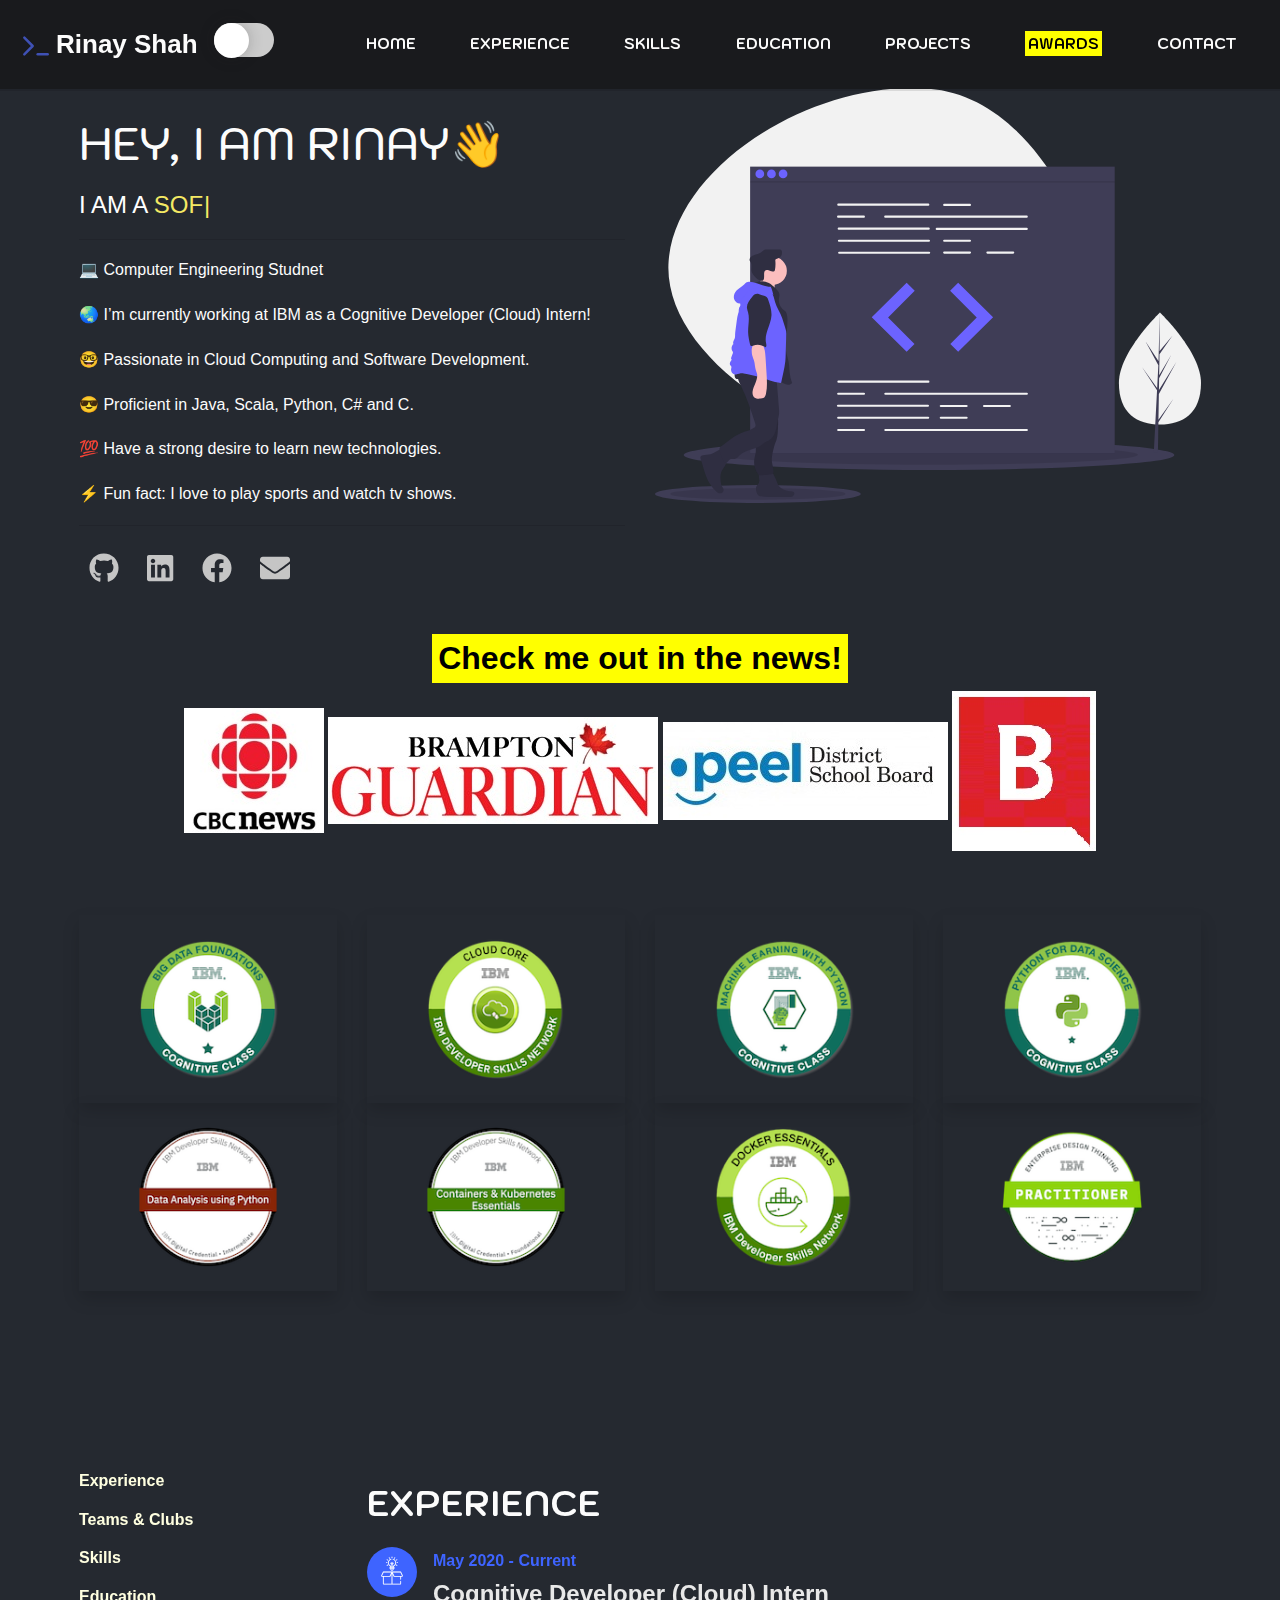
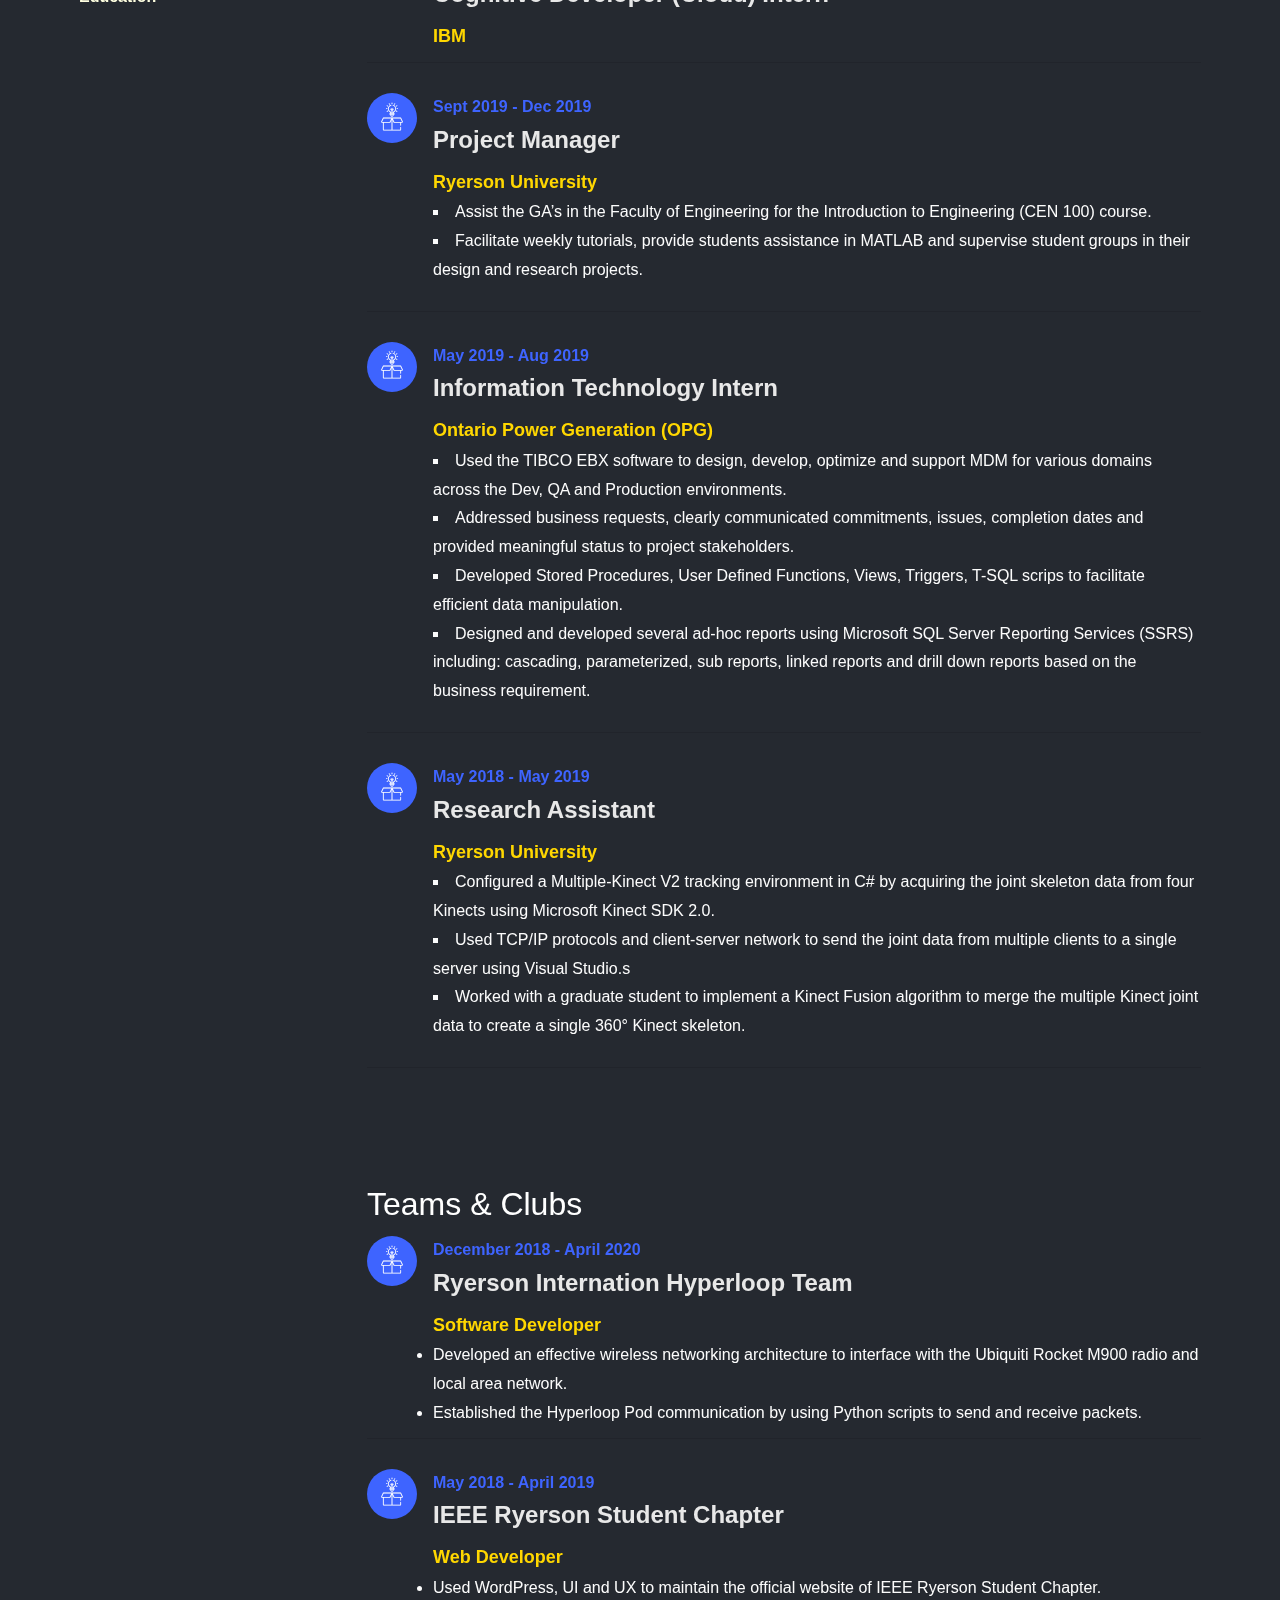
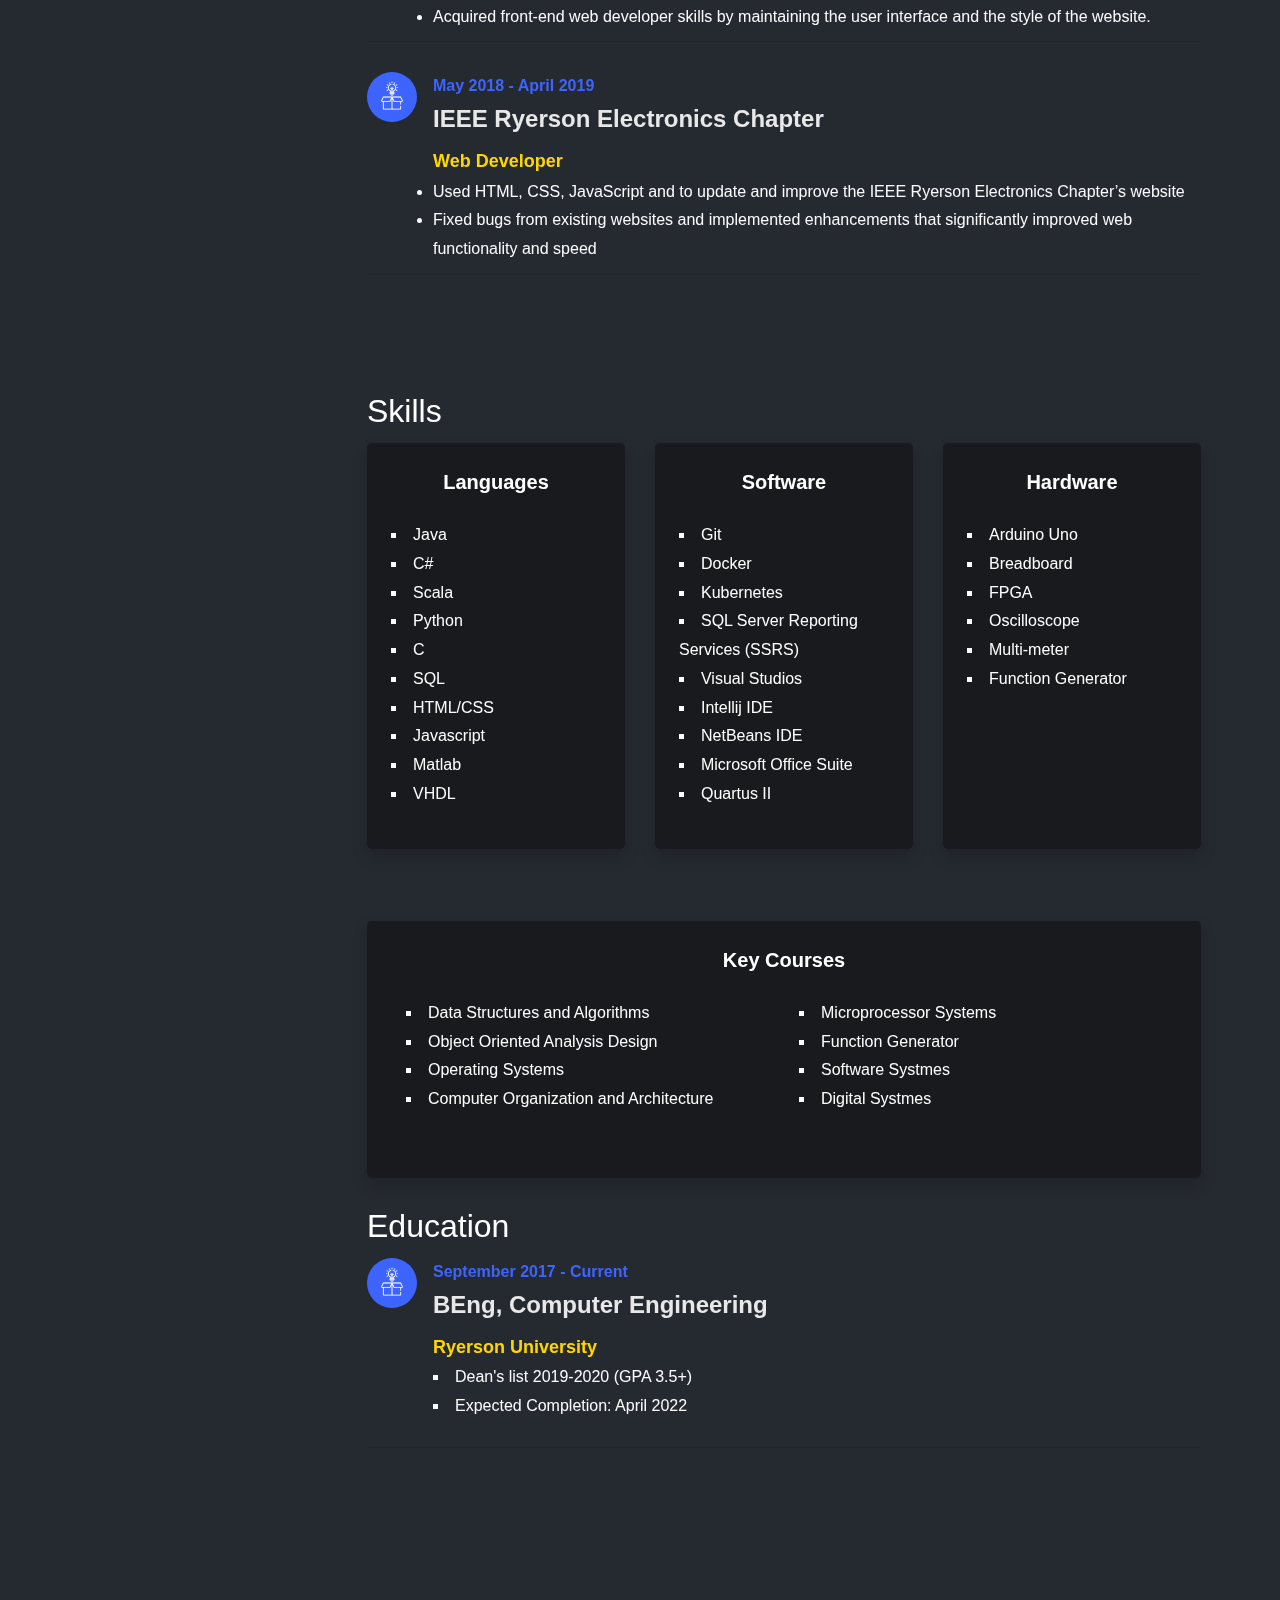
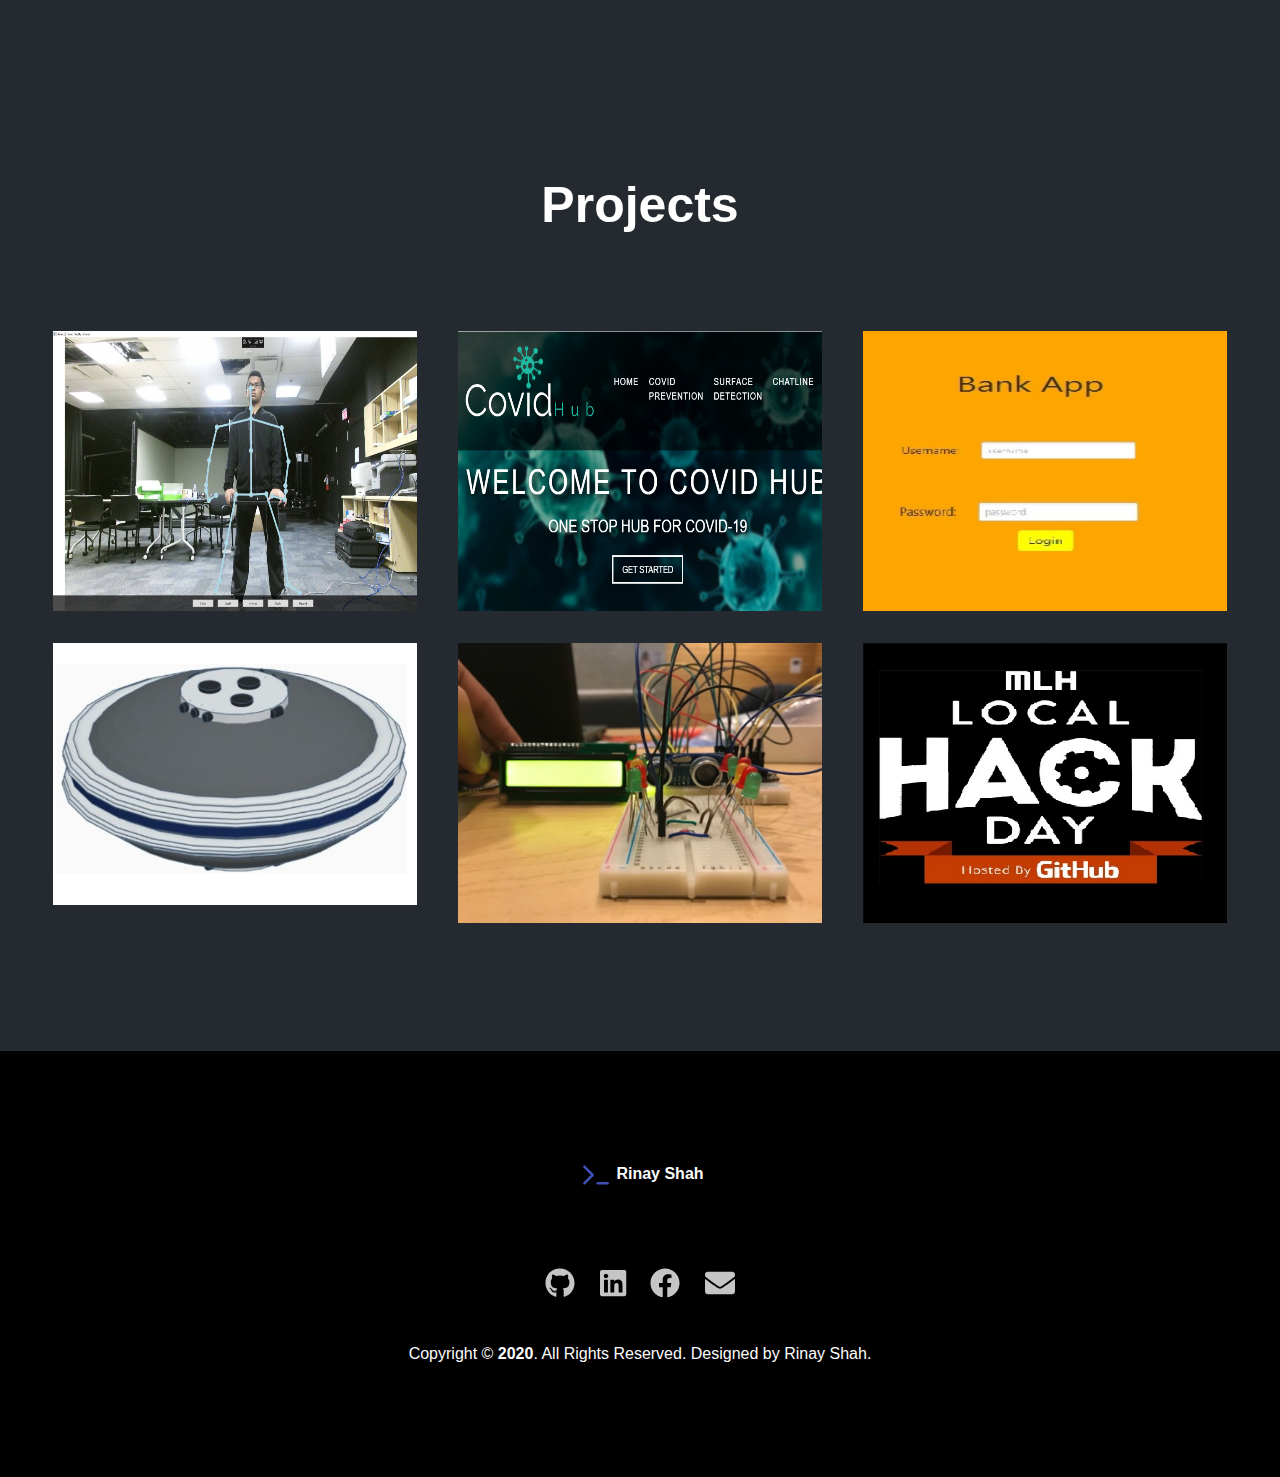
==== index.html @ b10c015f "Updated icon" ====
<!DOCTYPE html>
<html lang="en" data-theme="dark">

<head>
    <meta charset="UTF-8">
    <meta name="viewport" content="width=device-width, initial-scale=1.0">
    <meta http-equiv="X-UA-Compatible" content="ie=edge">
    <meta property="og:title" content="Rinay Shah"/>
    <meta property="og:type" content="website"/>
    <meta property="og:url" content="https://www.rinayshah.me"/>
    <meta property="og:description"
        content="a webpage to showcase my experience, education, skill-set, projects, certificates, achievements and recommendations." />
    <meta name="robots" content="index, follow">
    <link href="images/r-icon.jpg" rel="icon">
  	<link href="images/r-icon.jpg" rel="apple-touch-icon">
    <link rel="apple-touch-icon" sizes="180x180" href="/apple-touch-icon.png">
    <link rel="icon" type="image/png" sizes="32x32" href="/favicon-32x32.png">
    <link rel="icon" type="image/png" sizes="16x16" href="/favicon-16x16.png">
<!--   For opening with light theme <meta name="theme-color" content="#fff" /> -->
    <link rel="canonical" href="https://rinayshah.me" />
    <title>Rinay Shah | Full-Stack Developer</title>

    <link href="https://fonts.googleapis.com/css?family=Poppins:100,200,300,400,500,600,700,800,900" rel="stylesheet">

    <link rel="stylesheet" href="css/open-iconic-bootstrap.min.css">
    <link rel="stylesheet" href="css/animate.css">
    
    <link rel="stylesheet" href="css/owl.carousel.min.css">
    <link rel="stylesheet" href="css/owl.theme.default.min.css">
    <link rel="stylesheet" href="css/magnific-popup.css">

    <link rel="stylesheet" href="css/aos.css">

    <link rel="stylesheet" href="css/ionicons.min.css">
    
    <link rel="stylesheet" href="css/flaticon.css">
    <link rel="stylesheet" href="css/icomoon.css">
	<link rel="stylesheet" href="css/style.css">
    <link rel="stylesheet" href="./css/variables.css">
    <link rel="stylesheet" href="./css/global.css">
    <link href="https://fonts.googleapis.com/css2?family=Kodchasan&display=swap" rel="stylesheet">
    <link rel="manifest" href="./manifest.json">

    <!--  Bootstrap css file  -->
    <link rel="stylesheet" href="./css/bootstrap.min.css">

    <!--  font awesome icons  -->
    <link rel="stylesheet" href="./css/all.min.css">

    <!--  Magnific Popup css file  -->
    <link rel="stylesheet" href="./dependencies/magnific-popup/dist/magnific-popup.css">

    <!--  Owl-carousel css file  -->
    <link rel="stylesheet" href="./dependencies/owl-carousel/css/owl.carousel.min.css">
    <link rel="stylesheet" href="./dependencies/owl-carousel/css/owl.theme.default.min.css">

    <!--  custom css file  -->
    <link rel="stylesheet" href="./css/style.css">

    <!--  Responsive css file  -->
    <link rel="stylesheet" href="./css/responsive.css">

</head>

<body id="body">

    <!--  ======================= Start Header Area ============================== -->
    <header class="header_area">
        <div class="main-menu">
            <nav class="navbar navbar-expand-lg navbar-light fixed-top" id="top-nav-fixed">
                <a class="navbar-brand" href="#"><svg xmlns="http://www.w3.org/2000/svg"
                        class="icon icon-tabler icon-tabler-prompt" width="40" height="40" viewBox="0 0 24 24"
                        stroke-width="1.5" stroke="#3F51B5" fill="none" stroke-linecap="round" stroke-linejoin="round">
                        <path stroke="none" d="M0 0h24v24H0z" />
                        <polyline points="5 7 10 12 5 17" />
                        <line x1="13" y1="17" x2="19" y2="17" />
                    </svg><b>Rinay Shah</b>
                </a>
                <label id="switch" class="switch">
                    <input type="checkbox" onchange="toggleTheme()" id="slider">
                    <span class="slider round"></span>
                </label>
                <button class="navbar-toggler" type="button" data-toggle="collapse" data-target="#navbarNav"
                    aria-controls="navbarNav" aria-expanded="false" aria-label="Toggle navigation">
                    <span><i class="fas fa-stream"></i></span>
                </button>
                <div class="collapse navbar-collapse" id="navbarNav">
                    <div class="mr-auto"></div>
                    <ul class="navbar-nav">
                        <li class="nav-item">
                            <a class="nav-link" href="index.html">Home<span class="sr-only">(current)</span></a>
                        </li>
                        <li class="nav-item">
                            <a class="nav-link" href="#experience">Experience</a>
                        </li>
                        <li class="nav-item">
                            <a class="nav-link" href="#skills">Skills</a>
                        </li>
                        <li class="nav-item">
                            <a class="nav-link" href="#education">Education</a>
                        </li>
                        <li class="nav-item">
                            <a class="nav-link" href=#projects>Projects</a>
                        </li>
                        <li class="nav-item">
                            <a class="nav-link" href="awards.html"><mark>Awards</mark></a>
                        </li>
                        <li class="nav-item">
                            <a class="nav-link" href=#contact>Contact</a>
                        </li>

                    </ul>
                </div>
            </nav>
        </div>
    </header>
    <!--  ======================= End Header Area ============================== -->

    <!--  ======================= Start Main Area ================================ -->
    <main class="site-main">

        <!--  ======================= Start Banner Area =======================  -->
        <section class="site-banner">
            <div class="container">
                <div class="row">
                    <div class="col-lg-6 col-md-12 site-title">
                        <h3 class="title-text text-uppercase">Hey, I am Rinay👋</h3>
                        <h4 class="firstsubheading text-uppercase">I am a <span id="subheading"></span></h4>
                        <hr>
                        <p>💻 Computer Engineering Studnet</p>
                        <p>🌏 I’m currently working at IBM as a Cognitive Developer (Cloud) Intern!</p>
                        <p>🤓 Passionate in Cloud Computing and Software Development.</p>
                        <p>😎 Proficient in Java, Scala, Python, C# and C.</p>
                        <p>💯 Have a strong desire to learn new technologies.</p>
                        <p>⚡ Fun fact: I love to play sports and watch tv shows.</p>
                        <hr>
                        <div class="social">
                            <a target="_blank" href="https://github.com/RinayShah" class="social-link"><i
                                    class="fab fa-github"></i></a>
                            <a target="_blank" href="https://linkedin.com/in/rinays" class="social-link"><i
                                    class="fab fa-linkedin"></i></a>
                            <a target="_blank" href="https://www.facebook.com/rinay.shah" class="social-link"><i
                            class="fab fa-facebook"></i></a>
                            <a href="mailto:rinay.shah@ryerson.ca" class="social-link"><i class="fas fa-envelope"></i></a>
                        </div>
                    </div>
                    <div class="col-lg-6 col-md-12 banner-image">
                        <img src="./img/banner/1.svg" alt="banner-img" class="img-fluid" id="banner-img">
                    </div>
                </div>
            </div>
        </section>
        <!--  ======================= End Banner Area =======================  -->
        <div class="container">
			<div class="row">
				<div class="col-md-12 section-heading text-center"><br>	 
 					<div class="example">
        				<h2><b><mark>Check me out in the news!</mark></b></h2>

		        		<a target="_blank" href = "http://www.cbc.ca/news/canada/toronto/brampton-students-nasa-prize-international-competition-1.4052581/"><img class="image3" src = "images/cbc.jpg" alt = "CBC logo"></a>
     
				        <a target="_blank" href = "https://www.bramptonguardian.com/news-story/7223843-nasa-contest-recognizes-peel-students-for-space-settlement-design/"><img class="image1" src = "images/brampton.jpg" alt = "Brampton Guardian Logo"></a>
				            
				        <a target="_blank" href = "http://www.peelschools.org/media/spotlightonschools/Pages/Article.aspx?art-id=1781"><img class="image1"src = "images/peel.jpg" alt = "PDSB Logo"></a>

				        <a target="_blank" href = "http://bramptonist.com/these-5-brampton-students-wowed-nasa-with-their-plan-for-life-on-mars"><img class="image3" src = "images/bramptonist.jpg" alt = "Bramptonist Logo"></a>
				</div>
			</div>
	    </div>
    </div>

	<section class="ftco-section ftco-partner">
    	<div class="container">
    		<div class="row">
    			<div class="col-md-6 col-lg-3 d-flex">
					<div class="align-self-stretch box text-center p-4 shadow">
						<div class="col-sm">
							<a href="https://www.youracclaim.com/badges/f782a8fe-8372-4849-9ef6-ecb562131b00/public_url" target="_blank" class="partner"><img src="images/big-data-foundations-level-1.png" class="img-fluid" alt="Badges"></a>
						</div>
					</div>
				</div>
				<div class="col-md-6 col-lg-3 d-flex">
					<div class="align-self-stretch box text-center p-4 shadow">
						<div class="col-sm">
							<a href="https://www.youracclaim.com/badges/4c18fce6-b76f-4ec9-83bf-2f51ef9496bc/public_url" target="_blank" class="partner"><img src="images/cloud-core.png" class="img-fluid" alt="Badges"></a>
						</div>
					</div>
				</div>
				<div class="col-md-6 col-lg-3 d-flex">
					<div class="align-self-stretch box text-center p-4 shadow">
						<div class="col-sm">
							<a href="https://www.youracclaim.com/badges/dfa21fad-3d8a-49be-958b-3258be73b6ac/public_url" target="_blank" class="partner"><img src="images/machine-learning-with-python-level-1.png" class="img-fluid" alt="Badges"></a>
						</div>
					</div>
				</div>
				<div class="col-md-6 col-lg-3 d-flex">
					<div class="align-self-stretch box text-center p-4 shadow">
						<div class="col-sm">
							<a href="https://www.youracclaim.com/badges/dcd28390-c896-41f4-b255-2e0af64c3dbb/public_url" target="_blank" class="partner"><img src="images/python-for-data-science.png" class="img-fluid" alt="Badges"></a>
						</div>
					</div>
				</div>
				<div class="col-md-6 col-lg-3 d-flex">
					<div class="align-self-stretch box text-center p-4 shadow">
						<div class="col-sm">
							<a href="https://www.youracclaim.com/badges/6821e049-db65-4532-b28b-351f3e967e31/public_url" target="_blank" class="partner"><img src="images/data-analysis-using-python.png" class="img-fluid" alt="Badges"></a>
						</div>
					</div>
				</div>
				<div class="col-md-6 col-lg-3 d-flex">
					<div class="align-self-stretch box text-center p-4 shadow">
						<div class="col-sm">
							<a href="https://www.youracclaim.com/badges/36823f54-6fdb-4195-bca6-9e6713c1b42c/public_url" target="_blank" class="partner"><img src="images/containers-kubernetes-essentials.png" class="img-fluid" alt="Badges"></a>
						</div>
					</div>
				</div>
				<div class="col-md-6 col-lg-3 d-flex">
					<div class="align-self-stretch box text-center p-4 shadow">
						<div class="col-sm">
							<a href="https://www.youracclaim.com/badges/e62bae27-a827-4bf4-9927-773d96131cea/public_url" target="_blank" class="partner"><img src="images/docker-essentials-a-developer-introduction.png" class="img-fluid" alt="Badges"></a>
						</div>
					</div>
				</div>
				<div class="col-md-6 col-lg-3 d-flex">
					<div class="align-self-stretch box text-center p-4 shadow">
						<div class="col-sm">
							<a href="https://www.youracclaim.com/badges/8b967875-7072-4afd-a7fd-e7fe89c90eb4/public_url" target="_blank" class="partner"><img src="images/enterprise-design-thinking-practitioner.png" class="img-fluid" alt="Badges"></a>
						</div>
					</div>
				</div>
    		</div>
    	</div>
    </section>
<section class="ftco-section ftco-no-pb " id="experience">
		<div class="container">
			<div class="row">
				<div class="col-md-3">
					<nav id="navi">
						<ul>
							<li><a href="#page-1">Experience</a></li>
							<li><a href="#page-2">Teams & Clubs</a></li>
							<li><a href="#skills">Skills</a></li>
							<li><a href="#education">Education</a></li>
						</ul>
					</nav>
				</div>
				<div class="col-md-9">
					<div id="page-1" class="page one">
						<h3 class="text-uppercase title-text" style="font-size: 35px;">Experience</h3>
						<div class="resume-wrap d-flex">
							<div class="icon d-flex align-items-center justify-content-center">
								<span class="flaticon-ideas"></span>
							</div>
							<div class="text pl-3">
								<span class="date">May 2020 - Current</span>
								<h2 class="positiontwo">Cognitive Developer (Cloud) Intern</h2>
								<span class="position">IBM</span>
							</div>
						</div>
						<div class="resume-wrap d-flex">
							<div class="icon d-flex align-items-center justify-content-center">
								<span class="flaticon-ideas"></span>
							</div>
							<div class="text pl-3">
								<span class="date">Sept 2019 - Dec 2019</span>
								<h2 class="positiontwo">Project Manager</h2>
								<span class="position">Ryerson University</span>
								<ul>
									<li>Assist the GA’s in the Faculty of Engineering for the Introduction to Engineering
										(CEN 100) course.</li>
									<li>Facilitate weekly tutorials, provide students assistance in MATLAB and supervise
										student groups in their design and research projects.</li>
								</ul>
							</div>
						</div>
						<div class="resume-wrap d-flex">
							<div class="icon d-flex align-items-center justify-content-center">
								<span class="flaticon-ideas"></span>
							</div>
							<div class="text pl-3">
								<span class="date">May 2019 - Aug 2019</span>
								<h2 class="positiontwo">Information Technology Intern</h2>
								<span class="position">Ontario Power Generation (OPG)</span>
								<ul>
									<li>Used the TIBCO EBX software to design, develop, optimize and support MDM for
										various domains across the Dev, QA and Production environments.</li>
									<li>Addressed business requests, clearly communicated commitments, issues,
										completion dates and provided meaningful status to project stakeholders.</li>
									<li>Developed Stored Procedures, User Defined Functions, Views, Triggers, T-SQL
										scrips to facilitate efficient data manipulation.</li>
									<li>Designed and developed several ad-hoc reports using Microsoft SQL Server Reporting
										Services (SSRS) including: cascading, parameterized, sub reports, linked reports and
										drill down reports based on the business requirement.</li>
								</ul>
							</div>
						</div>
						<div class="resume-wrap d-flex">
							<div class="icon d-flex align-items-center justify-content-center">
								<span class="flaticon-ideas"></span>
							</div>
							<div class="text pl-3">
								<span class="date">May 2018 - May 2019</span>
								<h2 class="positiontwo">Research Assistant</h2>
								<span class="position">Ryerson University</span>
								<ul>
									<li>Configured a Multiple-Kinect V2 tracking environment in C# by acquiring the joint
										skeleton data from four Kinects using Microsoft Kinect SDK 2.0.</li>
									<li>Used TCP/IP protocols and client-server network to send the joint data from
										multiple clients to a single server using Visual Studio.s</li>
									<li>Worked with a graduate student to implement a Kinect Fusion algorithm to merge
										the multiple Kinect joint data to create a single 360° Kinect skeleton.</li>
								</ul>
							</div>
						</div>
					</div>
					<div id="page-2" class="page two">
						<h2 class="positionthree">Teams & Clubs</h2>
						<div class="resume-wrap d-flex">
							<div class="icon d-flex align-items-center justify-content-center">
								<span class="flaticon-ideas"></span>
							</div>
							<div class="text pl-3">
								<span class="date">December 2018 - April 2020</span>
								<h2 class="positiontwo">Ryerson Internation Hyperloop Team</h2>
								<span class="position">Software Developer</span>
								<li>Developed an effective wireless networking architecture to interface with the
								Ubiquiti Rocket M900 radio and local area network.</li>
								<li>Established the Hyperloop Pod communication by using Python scripts to send and
								receive packets.</li>

							</div>
						</div>
						<div class="resume-wrap d-flex">
							<div class="icon d-flex align-items-center justify-content-center">
								<span class="flaticon-ideas"></span>
							</div>
							<div class="text pl-3">
								<span class="date">May 2018 - April 2019</span>
								<h2 class="positiontwo">IEEE Ryerson Student Chapter</h2>
								<span class="position">Web Developer</span>
								<li>Used WordPress, UI and UX to maintain the official website of IEEE Ryerson Student Chapter.</li>
								<li>Acquired front-end web developer skills by maintaining the user interface and the style of the website.</li>
							</div>
						</div>
						<div class="resume-wrap d-flex">
							<div class="icon d-flex align-items-center justify-content-center">
								<span class="flaticon-ideas"></span>
							</div>
							<div class="text pl-3">
								<span class="date">May 2018 - April 2019</span>
								<h2 class="positiontwo">IEEE Ryerson Electronics Chapter</h2>
								<span class="position">Web Developer</span>
								<li>Used HTML, CSS, JavaScript and to update and improve the IEEE Ryerson Electronics Chapter’s website</li>
								<li>Fixed bugs from existing websites and implemented enhancements that significantly improved web functionality and speed</li>
							</div>
						</div>
					</div>
					<div id="skills" class="page four">
						<h2 class="positionthree">Skills</h2>
						<div class="row mb-5">
							<div class="col-lg-4 mb-4">
								<div class="bg-white rounded-lg shadow p-4">
									<h2 class="h5 font-weight-bold text-center mb-4">Languages</h2>
									<ul>
										<li>Java</li>
										<li>C#</li>
										<li>Scala</li>
										<li>Python</li>
										<li>C</li>
										<li>SQL</li>
										<li>HTML/CSS</li>										
										<li>Javascript</li>
										<li>Matlab</li>
										<li>VHDL</li>
									</ul>
								</div>
							</div>
							<div class="col-lg-4 mb-4">
								<div class="bg-white rounded-lg shadow p-4">
									<h2 class="h5 font-weight-bold text-center mb-4">Software</h2>
									<ul>
						                <li>Git</li>
						                <li>Docker</li>
						                <li>Kubernetes</li>
						                <li>SQL Server Reporting Services (SSRS)</li>
						                <li>Visual Studios</li>
						                <li>Intellij IDE</li>
						                <li>NetBeans IDE</li>
						                <li>Microsoft Office Suite</li>
						                <li>Quartus II</li>
									</ul>
								</div>
							</div>
							<div class="col-lg-4 mb-4">
								<div class="bg-white rounded-lg shadow p-4">
									<h2 class="h5 font-weight-bold text-center mb-4">Hardware</h2>
									<ul>
						                <li>Arduino Uno</li>
										<li>Breadboard</li>
										<li>FPGA</li>
										<li>Oscilloscope</li>
										<li>Multi-meter</li>
										<li>Function Generator</li>
									</ul>
									<br><br><br><br>
								</div>
							</div>
						</div>
						<div class="mb-4">
							<div class="bg-white rounded-lg shadow p-4">
								<h2 class="h5 font-weight-bold text-center mb-4">Key Courses</h2>
								<div style="display:flex;">
									<div class="col-lg-6 mb-4">
										<ul>
											<li>Data Structures and Algorithms</li>
											<li>Object Oriented Analysis Design</li>
											<li>Operating Systems</li>
											<li>Computer Organization and Architecture</li>
										</ul>
									</div>
									<div class="col-lg-6 mb-4">
										<ul>
											<li>Microprocessor Systems</li>
											<li>Function Generator</li>
											<li>Software Systmes</li>
											<li>Digital Systmes</li>
										</ul>
									</div>
								</div>
							</div>
						</div>
					</div>
					<div id="education" class="page five">
						<h2 class="positionthree">Education</h2>
						<div class="resume-wrap d-flex">
							<div class="icon d-flex align-items-center justify-content-center">
								<span class="flaticon-ideas"></span>
							</div>
							<div class="text pl-3">
								<span class="date">September 2017 - Current</span>
								<h2 class="positiontwo">BEng, Computer Engineering</h2>
								<span class="position">Ryerson University</span>
								<ul>
									<li>Dean's list 2019-2020 (GPA 3.5+)</li>
									<li>Expected Completion: April 2022</li>
								</ul>
							</div>
						</div>
					</div>
			</section>



    <section class="ftco-section" id="projects">
    	<div class="container-fluid px-md-5">
    		<div class="row justify-content-center py-5 mt-5">
          <div class="col-md-12 heading-section text-center" >
            <h2 class="mb-4">Projects</h2>
            <p></p>
          </div>
        </div>
    		<div class="row">
			<div class="container_img">
			  <div class="content_img">
			    <a href="https://github.com/RinayShah/Kinect-Client-Server-Stream" target="_blank">
			      <div class="content_img-overlay"></div>
			      <img class="content_img-image" src="images/Kinect.jpg" style="width:400px; height:280px;">
			      <div class="content_img-details fadeIn-top">
			        <h3 class="content_img-title">Multi-Kinect Skeleton Tracking</h3>
			        <p class="content_img-text">Client-Server Network for Multiple Kinect 2.0</p>
			      </div>
			    </a>
			  </div>
			</div>

			<div class="container_img">
			  <div class="content_img">
			    <a href="https://github.com/RinayShah/CovidHub" target="_blank">
			      <div class="content_img-overlay"></div>
			      <img class="content_img-image" src="images/CovidHub.png" style="width:400px; height:280px;">
			      <div class="content_img-details fadeIn-top">
			        <h3 class="content_img-title">CovidHub</h3>
			        <p class="content_img-text">CovidHub is a web dashboard, designed to be the one stop solution for all your COVID-19 concerns.</p>
			      </div>
			    </a>
			  </div>
			</div>

			<div class="container_img">
			  <div class="content_img">
			    <a href="https://github.com/RinayShah/Bank-App" target="_blank">
			      <div class="content_img-overlay"></div>
			      <img class="content_img-image" src="images/BankApp.jpg" style="width:400px; height:280px;">
			      <div class="content_img-details fadeIn-top">
			        <h3 class="content_img-title">Bank App</h3>
			        <p class="content_img-text">Used Java to create a Bank application and Java FX for GUI.</p>
			      </div>
			    </a>
			  </div>
			</div>
			<div class="container_img">
			  <div class="content_img">
			    <a href="https://docs.google.com/document/d/1cXlvJvAi23H9nrWYC6W0YgZPSjiPBSLDlXtZQ3tpjLo/edit?usp=sharing" target="_blank" style="width:400px; height:280px;">
			      <div class="content_img-overlay"></div>
			      <img class="content_img-image" src="images/ship.jpg">
			      <div class="content_img-details fadeIn-top">
			        <h3 class="content_img-title">NASA Space Settlement Contest</h3>
			        <p class="content_img-text">My team and I placed 2nd in the world and were the only team in Canada to win.</p>
			      </div>
			    </a>
			  </div>
			</div>
			<div class="container_img">
			  <div class="content_img">
			    <a href="https://github.com/RinayShah/IoT-Smart-City-Hackathon" target="_blank">
			      <div class="content_img-overlay"></div>
			      <img class="content_img-image" src="images/IoTHackathon.jpg" style="width:400px; height:280px;">
			      <div class="content_img-details fadeIn-top">
			        <h3 class="content_img-title">Smart City Street Light System</h3>
			        <p class="content_img-text">My group and I won 3rd place for the IEEE IoT Hackathon</p>
			      </div>
			    </a>
			  </div>
			</div>
			<div class="container_img">
			  <div class="content_img">
			    <a href="https://github.com/RinayShah/ImitateHandWriting" target="_blank">
			      <div class="content_img-overlay"></div>
			      <img class="content_img-image" src="images/hackthon.jpg" style="width:400px; height:280px;">
			      <div class="content_img-details fadeIn-top">
			        <h3 class="content_img-title">Handwriting Software</h3>
			        <p class="content_img-text">Once synchronized the computer imitates the user’s handwriting with every key typed.</p>
			      </div>
			    </a>
			  </div>
			</div>
		</div>
    </section>

	    <footer id = "contact" class="footer-area">
        <div class="container">
            <div class="">
                <div class="site-logo text-center py-4">
                    <svg xmlns="http://www.w3.org/2000/svg" class="icon icon-tabler icon-tabler-prompt" width="40"
                        height="40" viewBox="0 0 24 24" stroke-width="1.5" stroke="#3F51B5" fill="none"
                        stroke-linecap="round" stroke-linejoin="round">
                        <path stroke="none" d="M0 0h24v24H0z" />
                        <polyline points="5 7 10 12 5 17" />
                        <line x1="13" y1="17" x2="19" y2="17" />
                    </svg><b>Rinay Shah</b>
                </div>
                <div class="text-center">
                    <h5 class="text-uppercase">Connect with me on</h5>
                    <a target="_blank" href="https://github.com/RinayShah" class="social social-link"><i
                            class="fab fa-github"></i></a>
                    <a target="_blank" href="https://www.linkedin.com/in/rinayshah" class="social social-link"><i
                            class="fab fa-linkedin"></i></a>
                    <a target="_blank" href="https://www.facebook.com/rinay.shah" class="social social-link"><i
                            class="fab fa-facebook"></i></a>
                    <a href="mailto:rinay.shah@ryerson.ca" class="social social-link"><i class="fas fa-envelope"></i></a>
                </div>
                <br>
                <div class="container">
					<div class="copyrights text-center">
						Copyright &copy; <strong>2020</strong>. All Rights Reserved. Designed by Rinay Shah.
					</div>
				</div>
			</br>
            </div>
        </div>
    </footer>

	<!-- loader -->
	<div id="ftco-loader" class="show fullscreen"><svg class="circular" width="48px" height="48px">
			<circle class="path-bg" cx="24" cy="24" r="22" fill="none" stroke-width="4" stroke="#eeeeee" />
			<circle class="path" cx="24" cy="24" r="22" fill="none" stroke-width="4" stroke-miterlimit="10"
				stroke="#F96D00" /></svg></div>

	<!-- back to top arrow -->
	    <button onclick="scrollToTop()" id="scroll-btn" title="Go to top"><i class="fas fa-arrow-up"></i></button>

    <script>
        const images = ["./img/banner/1.svg", "./img/banner/2.svg", "./img/banner/3.svg", "./img/banner/4.svg", "./img/banner/5.svg", "./img/banner/6.svg", "./img/banner/7.svg", "./img/banner/8.svg"];
        let i = 0;
        const renew = setInterval(function () {
            if (images.length == i) {
                i = 0;
            }
            else {
                document.getElementById("banner-img").src = images[i];
                i++;
            }
        }, 4000);

        let theme = localStorage.getItem("portfolio-theme") ? localStorage.getItem("portfolio-theme") : 'dark';
        document.addEventListener('DOMContentLoaded', () => {
            if (theme == 'light') {
                document.getElementById("body").classList.remove('dark');
            }
            else {
                document.getElementById("body").classList.add('dark');
            }
        });

        function toggleTheme() {
            if (theme == 'light') {
                document.getElementById("body").classList.add('dark');
                theme = 'dark';
                localStorage.setItem("portfolio-theme", 'dark');
            }
            else {
                document.getElementById("body").classList.remove('dark');
                theme = 'light';
                localStorage.setItem("portfolio-theme", 'light');
            }
        }
    </script>

    <script src="./dependencies/Typewriter/typewriter.min.js"></script>

    <script>
        var typewriter = new Typewriter('#subheading', {
            strings: ['Software Developer', 'Computer Engineer', 'Hackathon Enthusiast'],
            autoStart: true,
            loop: true,
        });
    </script>

    <!--  Jquery js file  -->
    <script src="./js/jquery.3.4.1.js"></script>

    <!--  Bootstrap js file  -->
    <script src="./js/bootstrap.min.js"></script>

    <script src="./js/all.min.js"></script>

    <!--  isotope js library  -->
    <script src="./dependencies/isotope/isotope.min.js"></script>

    <!--  Magnific popup script file  -->
    <script src="./dependencies/magnific-popup/dist/jquery.magnific-popup.js"></script>

    <!--  Owl-carousel js file  -->
    <script src="./dependencies/owl-carousel/js/owl.carousel.min.js"></script>

    <!--  custom js file  -->
    <script src="./js/main.js"></script>


	<script src="js/jquery.min.js"></script><!-- Animate on scroll library -->
	<script src="js/jquery-migrate-3.0.1.min.js"></script><!-- update jquery -->
	<script src="js/popper.min.js"></script><!-- tooltips and popovers -->
	<script src="js/bootstrap.min.js">
	</script><!-- Animate on scroll library -->
	<script src="js/jquery.easing.1.3.js"></script><!-- Animate on scroll library -->
	<script src="js/jquery.waypoints.min.js"></script><!-- Animate on scroll library -->
	<script src="js/jquery.stellar.min.js"></script><!-- Animate on scroll library -->
	<script src="js/owl.carousel.min.js"></script><!-- Animate on scroll library -->
	<script src="js/jquery.magnific-popup.min.js"></script><!-- Animate on scroll library -->
	<script src="js/aos.js">
	</script> <!-- Animate on scroll library -->
	<script src="js/jquery.animateNumber.min.js"></script><!-- Animate on scroll library -->
	<script src="js/scrollax.min.js"></script><!-- Animate on scroll library -->
	<script src="js/main.js"></script>
</body>

</html>
---- css/flaticon.css ----
/*
  	Flaticon icon font: Flaticon
  	Creation date: 04/01/2019 13:45
  	*/


@font-face {
  font-family: "Flaticon";
  src: url("../fonts/flaticon/font/Flaticon.eot");
  src: url("../fonts/flaticon/font/Flaticon.eot?#iefix") format("embedded-opentype"),
       url("../fonts/flaticon/font/Flaticon.woff") format("woff"),
       url("../fonts/flaticon/font/Flaticon.ttf") format("truetype"),
       url("../fonts/flaticon/font/Flaticon.svg#Flaticon") format("svg");
  font-weight: normal;
  font-style: normal;
}

@media screen and (-webkit-min-device-pixel-ratio:0) {
  @font-face {
    font-family: "Flaticon";
    src: url("../fonts/flaticon/font/Flaticon.svg#Flaticon") format("svg");
  }
}

[class^="flaticon-"]:before, [class*=" flaticon-"]:before,
[class^="flaticon-"]:after, [class*=" flaticon-"]:after {   
  font-family: Flaticon;
  font-style: normal;
  font-weight: normal;
  font-variant: normal;
  text-transform: none;
  line-height: 1;

  /* Better Font Rendering =========== */
  -webkit-font-smoothing: antialiased;
  -moz-osx-font-smoothing: grayscale;
}

.flaticon-ideas:before { content: "\f100"; }
.flaticon-flasks:before { content: "\f101"; }
.flaticon-analysis:before { content: "\f102"; }
.flaticon-ux-design:before { content: "\f103"; }
.flaticon-web-design:before { content: "\f104"; }
.flaticon-idea:before { content: "\f105"; }
.flaticon-innovation:before { content: "\f106"; }
---- css/icomoon.css ----
@font-face {
  font-family: 'icomoon';
  src:  url('../fonts/icomoon/icomoon.eot?6tt51o');
  src:  url('../fonts/icomoon/icomoon.eot?6tt51o#iefix') format('embedded-opentype'),
    url('../fonts/icomoon/icomoon.ttf?6tt51o') format('truetype'),
    url('../fonts/icomoon/icomoon.woff?6tt51o') format('woff'),
    url('../fonts/icomoon/icomoon.svg?6tt51o#icomoon') format('svg');
  font-weight: normal;
  font-style: normal;
}

[class^="icon-"], [class*=" icon-"] {
  /* use !important to prevent issues with browser extensions that change fonts */
  font-family: 'icomoon' !important;
  speak: none;
  font-style: normal;
  font-weight: normal;
  font-variant: normal;
  text-transform: none;
  line-height: 1;

  /* Better Font Rendering =========== */
  -webkit-font-smoothing: antialiased;
  -moz-osx-font-smoothing: grayscale;
}

.icon-asterisk:before {
  content: "\f069";
}
.icon-plus:before {
  content: "\f067";
}
.icon-question:before {
  content: "\f128";
}
.icon-minus:before {
  content: "\f068";
}
.icon-glass:before {
  content: "\f000";
}
.icon-music:before {
  content: "\f001";
}
.icon-search:before {
  content: "\f002";
}
.icon-envelope-o:before {
  content: "\f003";
}
.icon-heart:before {
  content: "\f004";
}
.icon-star:before {
  content: "\f005";
}
.icon-star-o:before {
  content: "\f006";
}
.icon-user:before {
  content: "\f007";
}
.icon-film:before {
  content: "\f008";
}
.icon-th-large:before {
  content: "\f009";
}
.icon-th:before {
  content: "\f00a";
}
.icon-th-list:before {
  content: "\f00b";
}
.icon-check:before {
  content: "\f00c";
}
.icon-close:before {
  content: "\f00d";
}
.icon-remove:before {
  content: "\f00d";
}
.icon-times:before {
  content: "\f00d";
}
.icon-search-plus:before {
  content: "\f00e";
}
.icon-search-minus:before {
  content: "\f010";
}
.icon-power-off:before {
  content: "\f011";
}
.icon-signal:before {
  content: "\f012";
}
.icon-cog:before {
  content: "\f013";
}
.icon-gear:before {
  content: "\f013";
}
.icon-trash-o:before {
  content: "\f014";
}
.icon-home:before {
  content: "\f015";
}
.icon-file-o:before {
  content: "\f016";
}
.icon-clock-o:before {
  content: "\f017";
}
.icon-road:before {
  content: "\f018";
}
.icon-download:before {
  content: "\f019";
}
.icon-arrow-circle-o-down:before {
  content: "\f01a";
}
.icon-arrow-circle-o-up:before {
  content: "\f01b";
}
.icon-inbox:before {
  content: "\f01c";
}
.icon-play-circle-o:before {
  content: "\f01d";
}
.icon-repeat:before {
  content: "\f01e";
}
.icon-rotate-right:before {
  content: "\f01e";
}
.icon-refresh:before {
  content: "\f021";
}
.icon-list-alt:before {
  content: "\f022";
}
.icon-lock:before {
  content: "\f023";
}
.icon-flag:before {
  content: "\f024";
}
.icon-headphones:before {
  content: "\f025";
}
.icon-volume-off:before {
  content: "\f026";
}
.icon-volume-down:before {
  content: "\f027";
}
.icon-volume-up:before {
  content: "\f028";
}
.icon-qrcode:before {
  content: "\f029";
}
.icon-barcode:before {
  content: "\f02a";
}
.icon-tag:before {
  content: "\f02b";
}
.icon-tags:before {
  content: "\f02c";
}
.icon-book:before {
  content: "\f02d";
}
.icon-bookmark:before {
  content: "\f02e";
}
.icon-print:before {
  content: "\f02f";
}
.icon-camera:before {
  content: "\f030";
}
.icon-font:before {
  content: "\f031";
}
.icon-bold:before {
  content: "\f032";
}
.icon-italic:before {
  content: "\f033";
}
.icon-text-height:before {
  content: "\f034";
}
.icon-text-width:before {
  content: "\f035";
}
.icon-align-left:before {
  content: "\f036";
}
.icon-align-center:before {
  content: "\f037";
}
.icon-align-right:before {
  content: "\f038";
}
.icon-align-justify:before {
  content: "\f039";
}
.icon-list:before {
  content: "\f03a";
}
.icon-dedent:before {
  content: "\f03b";
}
.icon-outdent:before {
  content: "\f03b";
}
.icon-indent:before {
  content: "\f03c";
}
.icon-video-camera:before {
  content: "\f03d";
}
.icon-image:before {
  content: "\f03e";
}
.icon-photo:before {
  content: "\f03e";
}
.icon-picture-o:before {
  content: "\f03e";
}
.icon-pencil:before {
  content: "\f040";
}
.icon-map-marker:before {
  content: "\f041";
}
.icon-adjust:before {
  content: "\f042";
}
.icon-tint:before {
  content: "\f043";
}
.icon-edit:before {
  content: "\f044";
}
.icon-pencil-square-o:before {
  content: "\f044";
}
.icon-share-square-o:before {
  content: "\f045";
}
.icon-check-square-o:before {
  content: "\f046";
}
.icon-arrows:before {
  content: "\f047";
}
.icon-step-backward:before {
  content: "\f048";
}
.icon-fast-backward:before {
  content: "\f049";
}
.icon-backward:before {
  content: "\f04a";
}
.icon-play:before {
  content: "\f04b";
}
.icon-pause:before {
  content: "\f04c";
}
.icon-stop:before {
  content: "\f04d";
}
.icon-forward:before {
  content: "\f04e";
}
.icon-fast-forward:before {
  content: "\f050";
}
.icon-step-forward:before {
  content: "\f051";
}
.icon-eject:before {
  content: "\f052";
}
.icon-chevron-left:before {
  content: "\f053";
}
.icon-chevron-right:before {
  content: "\f054";
}
.icon-plus-circle:before {
  content: "\f055";
}
.icon-minus-circle:before {
  content: "\f056";
}
.icon-times-circle:before {
  content: "\f057";
}
.icon-check-circle:before {
  content: "\f058";
}
.icon-question-circle:before {
  content: "\f059";
}
.icon-info-circle:before {
  content: "\f05a";
}
.icon-crosshairs:before {
  content: "\f05b";
}
.icon-times-circle-o:before {
  content: "\f05c";
}
.icon-check-circle-o:before {
  content: "\f05d";
}
.icon-ban:before {
  content: "\f05e";
}
.icon-arrow-left:before {
  content: "\f060";
}
.icon-arrow-right:before {
  content: "\f061";
}
.icon-arrow-up:before {
  content: "\f062";
}
.icon-arrow-down:before {
  content: "\f063";
}
.icon-mail-forward:before {
  content: "\f064";
}
.icon-share:before {
  content: "\f064";
}
.icon-expand:before {
  content: "\f065";
}
.icon-compress:before {
  content: "\f066";
}
.icon-exclamation-circle:before {
  content: "\f06a";
}
.icon-gift:before {
  content: "\f06b";
}
.icon-leaf:before {
  content: "\f06c";
}
.icon-fire:before {
  content: "\f06d";
}
.icon-eye:before {
  content: "\f06e";
}
.icon-eye-slash:before {
  content: "\f070";
}
.icon-exclamation-triangle:before {
  content: "\f071";
}
.icon-warning:before {
  content: "\f071";
}
.icon-plane:before {
  content: "\f072";
}
.icon-calendar:before {
  content: "\f073";
}
.icon-random:before {
  content: "\f074";
}
.icon-comment:before {
  content: "\f075";
}
.icon-magnet:before {
  content: "\f076";
}
.icon-chevron-up:before {
  content: "\f077";
}
.icon-chevron-down:before {
  content: "\f078";
}
.icon-retweet:before {
  content: "\f079";
}
.icon-shopping-cart:before {
  content: "\f07a";
}
.icon-folder:before {
  content: "\f07b";
}
.icon-folder-open:before {
  content: "\f07c";
}
.icon-arrows-v:before {
  content: "\f07d";
}
.icon-arrows-h:before {
  content: "\f07e";
}
.icon-bar-chart:before {
  content: "\f080";
}
.icon-bar-chart-o:before {
  content: "\f080";
}
.icon-twitter-square:before {
  content: "\f081";
}
.icon-facebook-square:before {
  content: "\f082";
}
.icon-camera-retro:before {
  content: "\f083";
}
.icon-key:before {
  content: "\f084";
}
.icon-cogs:before {
  content: "\f085";
}
.icon-gears:before {
  content: "\f085";
}
.icon-comments:before {
  content: "\f086";
}
.icon-thumbs-o-up:before {
  content: "\f087";
}
.icon-thumbs-o-down:before {
  content: "\f088";
}
.icon-star-half:before {
  content: "\f089";
}
.icon-heart-o:before {
  content: "\f08a";
}
.icon-sign-out:before {
  content: "\f08b";
}
.icon-linkedin-square:before {
  content: "\f08c";
}
.icon-thumb-tack:before {
  content: "\f08d";
}
.icon-external-link:before {
  content: "\f08e";
}
.icon-sign-in:before {
  content: "\f090";
}
.icon-trophy:before {
  content: "\f091";
}
.icon-github-square:before {
  content: "\f092";
}
.icon-upload:before {
  content: "\f093";
}
.icon-lemon-o:before {
  content: "\f094";
}
.icon-phone:before {
  content: "\f095";
}
.icon-square-o:before {
  content: "\f096";
}
.icon-bookmark-o:before {
  content: "\f097";
}
.icon-phone-square:before {
  content: "\f098";
}
.icon-twitter:before {
  content: "\f099";
}
.icon-facebook:before {
  content: "\f09a";
}
.icon-facebook-f:before {
  content: "\f09a";
}
.icon-github:before {
  content: "\f09b";
}
.icon-unlock:before {
  content: "\f09c";
}
.icon-credit-card:before {
  content: "\f09d";
}
.icon-feed:before {
  content: "\f09e";
}
.icon-rss:before {
  content: "\f09e";
}
.icon-hdd-o:before {
  content: "\f0a0";
}
.icon-bullhorn:before {
  content: "\f0a1";
}
.icon-bell-o:before {
  content: "\f0a2";
}
.icon-certificate:before {
  content: "\f0a3";
}
.icon-hand-o-right:before {
  content: "\f0a4";
}
.icon-hand-o-left:before {
  content: "\f0a5";
}
.icon-hand-o-up:before {
  content: "\f0a6";
}
.icon-hand-o-down:before {
  content: "\f0a7";
}
.icon-arrow-circle-left:before {
  content: "\f0a8";
}
.icon-arrow-circle-right:before {
  content: "\f0a9";
}
.icon-arrow-circle-up:before {
  content: "\f0aa";
}
.icon-arrow-circle-down:before {
  content: "\f0ab";
}
.icon-globe:before {
  content: "\f0ac";
}
.icon-wrench:before {
  content: "\f0ad";
}
.icon-tasks:before {
  content: "\f0ae";
}
.icon-filter:before {
  content: "\f0b0";
}
.icon-briefcase:before {
  content: "\f0b1";
}
.icon-arrows-alt:before {
  content: "\f0b2";
}
.icon-group:before {
  content: "\f0c0";
}
.icon-users:before {
  content: "\f0c0";
}
.icon-chain:before {
  content: "\f0c1";
}
.icon-link:before {
  content: "\f0c1";
}
.icon-cloud:before {
  content: "\f0c2";
}
.icon-flask:before {
  content: "\f0c3";
}
.icon-cut:before {
  content: "\f0c4";
}
.icon-scissors:before {
  content: "\f0c4";
}
.icon-copy:before {
  content: "\f0c5";
}
.icon-files-o:before {
  content: "\f0c5";
}
.icon-paperclip:before {
  content: "\f0c6";
}
.icon-floppy-o:before {
  content: "\f0c7";
}
.icon-save:before {
  content: "\f0c7";
}
.icon-square:before {
  content: "\f0c8";
}
.icon-bars:before {
  content: "\f0c9";
}
.icon-navicon:before {
  content: "\f0c9";
}
.icon-reorder:before {
  content: "\f0c9";
}
.icon-list-ul:before {
  content: "\f0ca";
}
.icon-list-ol:before {
  content: "\f0cb";
}
.icon-strikethrough:before {
  content: "\f0cc";
}
.icon-underline:before {
  content: "\f0cd";
}
.icon-table:before {
  content: "\f0ce";
}
.icon-magic:before {
  content: "\f0d0";
}
.icon-truck:before {
  content: "\f0d1";
}
.icon-pinterest:before {
  content: "\f0d2";
}
.icon-pinterest-square:before {
  content: "\f0d3";
}
.icon-google-plus-square:before {
  content: "\f0d4";
}
.icon-google-plus:before {
  content: "\f0d5";
}
.icon-money:before {
  content: "\f0d6";
}
.icon-caret-down:before {
  content: "\f0d7";
}
.icon-caret-up:before {
  content: "\f0d8";
}
.icon-caret-left:before {
  content: "\f0d9";
}
.icon-caret-right:before {
  content: "\f0da";
}
.icon-columns:before {
  content: "\f0db";
}
.icon-sort:before {
  content: "\f0dc";
}
.icon-unsorted:before {
  content: "\f0dc";
}
.icon-sort-desc:before {
  content: "\f0dd";
}
.icon-sort-down:before {
  content: "\f0dd";
}
.icon-sort-asc:before {
  content: "\f0de";
}
.icon-sort-up:before {
  content: "\f0de";
}
.icon-envelope:before {
  content: "\f0e0";
}
.icon-linkedin:before {
  content: "\f0e1";
}
.icon-rotate-left:before {
  content: "\f0e2";
}
.icon-undo:before {
  content: "\f0e2";
}
.icon-gavel:before {
  content: "\f0e3";
}
.icon-legal:before {
  content: "\f0e3";
}
.icon-dashboard:before {
  content: "\f0e4";
}
.icon-tachometer:before {
  content: "\f0e4";
}
.icon-comment-o:before {
  content: "\f0e5";
}
.icon-comments-o:before {
  content: "\f0e6";
}
.icon-bolt:before {
  content: "\f0e7";
}
.icon-flash:before {
  content: "\f0e7";
}
.icon-sitemap:before {
  content: "\f0e8";
}
.icon-umbrella:before {
  content: "\f0e9";
}
.icon-clipboard:before {
  content: "\f0ea";
}
.icon-paste:before {
  content: "\f0ea";
}
.icon-lightbulb-o:before {
  content: "\f0eb";
}
.icon-exchange:before {
  content: "\f0ec";
}
.icon-cloud-download:before {
  content: "\f0ed";
}
.icon-cloud-upload:before {
  content: "\f0ee";
}
.icon-user-md:before {
  content: "\f0f0";
}
.icon-stethoscope:before {
  content: "\f0f1";
}
.icon-suitcase:before {
  content: "\f0f2";
}
.icon-bell:before {
  content: "\f0f3";
}
.icon-coffee:before {
  content: "\f0f4";
}
.icon-cutlery:before {
  content: "\f0f5";
}
.icon-file-text-o:before {
  content: "\f0f6";
}
.icon-building-o:before {
  content: "\f0f7";
}
.icon-hospital-o:before {
  content: "\f0f8";
}
.icon-ambulance:before {
  content: "\f0f9";
}
.icon-medkit:before {
  content: "\f0fa";
}
.icon-fighter-jet:before {
  content: "\f0fb";
}
.icon-beer:before {
  content: "\f0fc";
}
.icon-h-square:before {
  content: "\f0fd";
}
.icon-plus-square:before {
  content: "\f0fe";
}
.icon-angle-double-left:before {
  content: "\f100";
}
.icon-angle-double-right:before {
  content: "\f101";
}
.icon-angle-double-up:before {
  content: "\f102";
}
.icon-angle-double-down:before {
  content: "\f103";
}
.icon-angle-left:before {
  content: "\f104";
}
.icon-angle-right:before {
  content: "\f105";
}
.icon-angle-up:before {
  content: "\f106";
}
.icon-angle-down:before {
  content: "\f107";
}
.icon-desktop:before {
  content: "\f108";
}
.icon-laptop:before {
  content: "\f109";
}
.icon-tablet:before {
  content: "\f10a";
}
.icon-mobile:before {
  content: "\f10b";
}
.icon-mobile-phone:before {
  content: "\f10b";
}
.icon-circle-o:before {
  content: "\f10c";
}
.icon-quote-left:before {
  content: "\f10d";
}
.icon-quote-right:before {
  content: "\f10e";
}
.icon-spinner:before {
  content: "\f110";
}
.icon-circle:before {
  content: "\f111";
}
.icon-mail-reply:before {
  content: "\f112";
}
.icon-reply:before {
  content: "\f112";
}
.icon-github-alt:before {
  content: "\f113";
}
.icon-folder-o:before {
  content: "\f114";
}
.icon-folder-open-o:before {
  content: "\f115";
}
.icon-smile-o:before {
  content: "\f118";
}
.icon-frown-o:before {
  content: "\f119";
}
.icon-meh-o:before {
  content: "\f11a";
}
.icon-gamepad:before {
  content: "\f11b";
}
.icon-keyboard-o:before {
  content: "\f11c";
}
.icon-flag-o:before {
  content: "\f11d";
}
.icon-flag-checkered:before {
  content: "\f11e";
}
.icon-terminal:before {
  content: "\f120";
}
.icon-code:before {
  content: "\f121";
}
.icon-mail-reply-all:before {
  content: "\f122";
}
.icon-reply-all:before {
  content: "\f122";
}
.icon-star-half-empty:before {
  content: "\f123";
}
.icon-star-half-full:before {
  content: "\f123";
}
.icon-star-half-o:before {
  content: "\f123";
}
.icon-location-arrow:before {
  content: "\f124";
}
.icon-crop:before {
  content: "\f125";
}
.icon-code-fork:before {
  content: "\f126";
}
.icon-chain-broken:before {
  content: "\f127";
}
.icon-unlink:before {
  content: "\f127";
}
.icon-info:before {
  content: "\f129";
}
.icon-exclamation:before {
  content: "\f12a";
}
.icon-superscript:before {
  content: "\f12b";
}
.icon-subscript:before {
  content: "\f12c";
}
.icon-eraser:before {
  content: "\f12d";
}
.icon-puzzle-piece:before {
  content: "\f12e";
}
.icon-microphone:before {
  content: "\f130";
}
.icon-microphone-slash:before {
  content: "\f131";
}
.icon-shield:before {
  content: "\f132";
}
.icon-calendar-o:before {
  content: "\f133";
}
.icon-fire-extinguisher:before {
  content: "\f134";
}
.icon-rocket:before {
  content: "\f135";
}
.icon-maxcdn:before {
  content: "\f136";
}
.icon-chevron-circle-left:before {
  content: "\f137";
}
.icon-chevron-circle-right:before {
  content: "\f138";
}
.icon-chevron-circle-up:before {
  content: "\f139";
}
.icon-chevron-circle-down:before {
  content: "\f13a";
}
.icon-html5:before {
  content: "\f13b";
}
.icon-css3:before {
  content: "\f13c";
}
.icon-anchor:before {
  content: "\f13d";
}
.icon-unlock-alt:before {
  content: "\f13e";
}
.icon-bullseye:before {
  content: "\f140";
}
.icon-ellipsis-h:before {
  content: "\f141";
}
.icon-ellipsis-v:before {
  content: "\f142";
}
.icon-rss-square:before {
  content: "\f143";
}
.icon-play-circle:before {
  content: "\f144";
}
.icon-ticket:before {
  content: "\f145";
}
.icon-minus-square:before {
  content: "\f146";
}
.icon-minus-square-o:before {
  content: "\f147";
}
.icon-level-up:before {
  content: "\f148";
}
.icon-level-down:before {
  content: "\f149";
}
.icon-check-square:before {
  content: "\f14a";
}
.icon-pencil-square:before {
  content: "\f14b";
}
.icon-external-link-square:before {
  content: "\f14c";
}
.icon-share-square:before {
  content: "\f14d";
}
.icon-compass:before {
  content: "\f14e";
}
.icon-caret-square-o-down:before {
  content: "\f150";
}
.icon-toggle-down:before {
  content: "\f150";
}
.icon-caret-square-o-up:before {
  content: "\f151";
}
.icon-toggle-up:before {
  content: "\f151";
}
.icon-caret-square-o-right:before {
  content: "\f152";
}
.icon-toggle-right:before {
  content: "\f152";
}
.icon-eur:before {
  content: "\f153";
}
.icon-euro:before {
  content: "\f153";
}
.icon-gbp:before {
  content: "\f154";
}
.icon-dollar:before {
  content: "\f155";
}
.icon-usd:before {
  content: "\f155";
}
.icon-inr:before {
  content: "\f156";
}
.icon-rupee:before {
  content: "\f156";
}
.icon-cny:before {
  content: "\f157";
}
.icon-jpy:before {
  content: "\f157";
}
.icon-rmb:before {
  content: "\f157";
}
.icon-yen:before {
  content: "\f157";
}
.icon-rouble:before {
  content: "\f158";
}
.icon-rub:before {
  content: "\f158";
}
.icon-ruble:before {
  content: "\f158";
}
.icon-krw:before {
  content: "\f159";
}
.icon-won:before {
  content: "\f159";
}
.icon-bitcoin:before {
  content: "\f15a";
}
.icon-btc:before {
  content: "\f15a";
}
.icon-file:before {
  content: "\f15b";
}
.icon-file-text:before {
  content: "\f15c";
}
.icon-sort-alpha-asc:before {
  content: "\f15d";
}
.icon-sort-alpha-desc:before {
  content: "\f15e";
}
.icon-sort-amount-asc:before {
  content: "\f160";
}
.icon-sort-amount-desc:before {
  content: "\f161";
}
.icon-sort-numeric-asc:before {
  content: "\f162";
}
.icon-sort-numeric-desc:before {
  content: "\f163";
}
.icon-thumbs-up:before {
  content: "\f164";
}
.icon-thumbs-down:before {
  content: "\f165";
}
.icon-youtube-square:before {
  content: "\f166";
}
.icon-youtube:before {
  content: "\f167";
}
.icon-xing:before {
  content: "\f168";
}
.icon-xing-square:before {
  content: "\f169";
}
.icon-youtube-play:before {
  content: "\f16a";
}
.icon-dropbox:before {
  content: "\f16b";
}
.icon-stack-overflow:before {
  content: "\f16c";
}
.icon-instagram:before {
  content: "\f16d";
}
.icon-flickr:before {
  content: "\f16e";
}
.icon-adn:before {
  content: "\f170";
}
.icon-bitbucket:before {
  content: "\f171";
}
.icon-bitbucket-square:before {
  content: "\f172";
}
.icon-tumblr:before {
  content: "\f173";
}
.icon-tumblr-square:before {
  content: "\f174";
}
.icon-long-arrow-down:before {
  content: "\f175";
}
.icon-long-arrow-up:before {
  content: "\f176";
}
.icon-long-arrow-left:before {
  content: "\f177";
}
.icon-long-arrow-right:before {
  content: "\f178";
}
.icon-apple:before {
  content: "\f179";
}
.icon-windows:before {
  content: "\f17a";
}
.icon-android:before {
  content: "\f17b";
}
.icon-linux:before {
  content: "\f17c";
}
.icon-dribbble:before {
  content: "\f17d";
}
.icon-skype:before {
  content: "\f17e";
}
.icon-foursquare:before {
  content: "\f180";
}
.icon-trello:before {
  content: "\f181";
}
.icon-female:before {
  content: "\f182";
}
.icon-male:before {
  content: "\f183";
}
.icon-gittip:before {
  content: "\f184";
}
.icon-gratipay:before {
  content: "\f184";
}
.icon-sun-o:before {
  content: "\f185";
}
.icon-moon-o:before {
  content: "\f186";
}
.icon-archive:before {
  content: "\f187";
}
.icon-bug:before {
  content: "\f188";
}
.icon-vk:before {
  content: "\f189";
}
.icon-weibo:before {
  content: "\f18a";
}
.icon-renren:before {
  content: "\f18b";
}
.icon-pagelines:before {
  content: "\f18c";
}
.icon-stack-exchange:before {
  content: "\f18d";
}
.icon-arrow-circle-o-right:before {
  content: "\f18e";
}
.icon-arrow-circle-o-left:before {
  content: "\f190";
}
.icon-caret-square-o-left:before {
  content: "\f191";
}
.icon-toggle-left:before {
  content: "\f191";
}
.icon-dot-circle-o:before {
  content: "\f192";
}
.icon-wheelchair:before {
  content: "\f193";
}
.icon-vimeo-square:before {
  content: "\f194";
}
.icon-try:before {
  content: "\f195";
}
.icon-turkish-lira:before {
  content: "\f195";
}
.icon-plus-square-o:before {
  content: "\f196";
}
.icon-space-shuttle:before {
  content: "\f197";
}
.icon-slack:before {
  content: "\f198";
}
.icon-envelope-square:before {
  content: "\f199";
}
.icon-wordpress:before {
  content: "\f19a";
}
.icon-openid:before {
  content: "\f19b";
}
.icon-bank:before {
  content: "\f19c";
}
.icon-institution:before {
  content: "\f19c";
}
.icon-university:before {
  content: "\f19c";
}
.icon-graduation-cap:before {
  content: "\f19d";
}
.icon-mortar-board:before {
  content: "\f19d";
}
.icon-yahoo:before {
  content: "\f19e";
}
.icon-google:before {
  content: "\f1a0";
}
.icon-reddit:before {
  content: "\f1a1";
}
.icon-reddit-square:before {
  content: "\f1a2";
}
.icon-stumbleupon-circle:before {
  content: "\f1a3";
}
.icon-stumbleupon:before {
  content: "\f1a4";
}
.icon-delicious:before {
  content: "\f1a5";
}
.icon-digg:before {
  content: "\f1a6";
}
.icon-pied-piper-pp:before {
  content: "\f1a7";
}
.icon-pied-piper-alt:before {
  content: "\f1a8";
}
.icon-drupal:before {
  content: "\f1a9";
}
.icon-joomla:before {
  content: "\f1aa";
}
.icon-language:before {
  content: "\f1ab";
}
.icon-fax:before {
  content: "\f1ac";
}
.icon-building:before {
  content: "\f1ad";
}
.icon-child:before {
  content: "\f1ae";
}
.icon-paw:before {
  content: "\f1b0";
}
.icon-spoon:before {
  content: "\f1b1";
}
.icon-cube:before {
  content: "\f1b2";
}
.icon-cubes:before {
  content: "\f1b3";
}
.icon-behance:before {
  content: "\f1b4";
}
.icon-behance-square:before {
  content: "\f1b5";
}
.icon-steam:before {
  content: "\f1b6";
}
.icon-steam-square:before {
  content: "\f1b7";
}
.icon-recycle:before {
  content: "\f1b8";
}
.icon-automobile:before {
  content: "\f1b9";
}
.icon-car:before {
  content: "\f1b9";
}
.icon-cab:before {
  content: "\f1ba";
}
.icon-taxi:before {
  content: "\f1ba";
}
.icon-tree:before {
  content: "\f1bb";
}
.icon-spotify:before {
  content: "\f1bc";
}
.icon-deviantart:before {
  content: "\f1bd";
}
.icon-soundcloud:before {
  content: "\f1be";
}
.icon-database:before {
  content: "\f1c0";
}
.icon-file-pdf-o:before {
  content: "\f1c1";
}
.icon-file-word-o:before {
  content: "\f1c2";
}
.icon-file-excel-o:before {
  content: "\f1c3";
}
.icon-file-powerpoint-o:before {
  content: "\f1c4";
}
.icon-file-image-o:before {
  content: "\f1c5";
}
.icon-file-photo-o:before {
  content: "\f1c5";
}
.icon-file-picture-o:before {
  content: "\f1c5";
}
.icon-file-archive-o:before {
  content: "\f1c6";
}
.icon-file-zip-o:before {
  content: "\f1c6";
}
.icon-file-audio-o:before {
  content: "\f1c7";
}
.icon-file-sound-o:before {
  content: "\f1c7";
}
.icon-file-movie-o:before {
  content: "\f1c8";
}
.icon-file-video-o:before {
  content: "\f1c8";
}
.icon-file-code-o:before {
  content: "\f1c9";
}
.icon-vine:before {
  content: "\f1ca";
}
.icon-codepen:before {
  content: "\f1cb";
}
.icon-jsfiddle:before {
  content: "\f1cc";
}
.icon-life-bouy:before {
  content: "\f1cd";
}
.icon-life-buoy:before {
  content: "\f1cd";
}
.icon-life-ring:before {
  content: "\f1cd";
}
.icon-life-saver:before {
  content: "\f1cd";
}
.icon-support:before {
  content: "\f1cd";
}
.icon-circle-o-notch:before {
  content: "\f1ce";
}
.icon-ra:before {
  content: "\f1d0";
}
.icon-rebel:before {
  content: "\f1d0";
}
.icon-resistance:before {
  content: "\f1d0";
}
.icon-empire:before {
  content: "\f1d1";
}
.icon-ge:before {
  content: "\f1d1";
}
.icon-git-square:before {
  content: "\f1d2";
}
.icon-git:before {
  content: "\f1d3";
}
.icon-hacker-news:before {
  content: "\f1d4";
}
.icon-y-combinator-square:before {
  content: "\f1d4";
}
.icon-yc-square:before {
  content: "\f1d4";
}
.icon-tencent-weibo:before {
  content: "\f1d5";
}
.icon-qq:before {
  content: "\f1d6";
}
.icon-wechat:before {
  content: "\f1d7";
}
.icon-weixin:before {
  content: "\f1d7";
}
.icon-paper-plane:before {
  content: "\f1d8";
}
.icon-send:before {
  content: "\f1d8";
}
.icon-paper-plane-o:before {
  content: "\f1d9";
}
.icon-send-o:before {
  content: "\f1d9";
}
.icon-history:before {
  content: "\f1da";
}
.icon-circle-thin:before {
  content: "\f1db";
}
.icon-header:before {
  content: "\f1dc";
}
.icon-paragraph:before {
  content: "\f1dd";
}
.icon-sliders:before {
  content: "\f1de";
}
.icon-share-alt:before {
  content: "\f1e0";
}
.icon-share-alt-square:before {
  content: "\f1e1";
}
.icon-bomb:before {
  content: "\f1e2";
}
.icon-futbol-o:before {
  content: "\f1e3";
}
.icon-soccer-ball-o:before {
  content: "\f1e3";
}
.icon-tty:before {
  content: "\f1e4";
}
.icon-binoculars:before {
  content: "\f1e5";
}
.icon-plug:before {
  content: "\f1e6";
}
.icon-slideshare:before {
  content: "\f1e7";
}
.icon-twitch:before {
  content: "\f1e8";
}
.icon-yelp:before {
  content: "\f1e9";
}
.icon-newspaper-o:before {
  content: "\f1ea";
}
.icon-wifi:before {
  content: "\f1eb";
}
.icon-calculator:before {
  content: "\f1ec";
}
.icon-paypal:before {
  content: "\f1ed";
}
.icon-google-wallet:before {
  content: "\f1ee";
}
.icon-cc-visa:before {
  content: "\f1f0";
}
.icon-cc-mastercard:before {
  content: "\f1f1";
}
.icon-cc-discover:before {
  content: "\f1f2";
}
.icon-cc-amex:before {
  content: "\f1f3";
}
.icon-cc-paypal:before {
  content: "\f1f4";
}
.icon-cc-stripe:before {
  content: "\f1f5";
}
.icon-bell-slash:before {
  content: "\f1f6";
}
.icon-bell-slash-o:before {
  content: "\f1f7";
}
.icon-trash:before {
  content: "\f1f8";
}
.icon-copyright:before {
  content: "\f1f9";
}
.icon-at:before {
  content: "\f1fa";
}
.icon-eyedropper:before {
  content: "\f1fb";
}
.icon-paint-brush:before {
  content: "\f1fc";
}
.icon-birthday-cake:before {
  content: "\f1fd";
}
.icon-area-chart:before {
  content: "\f1fe";
}
.icon-pie-chart:before {
  content: "\f200";
}
.icon-line-chart:before {
  content: "\f201";
}
.icon-lastfm:before {
  content: "\f202";
}
.icon-lastfm-square:before {
  content: "\f203";
}
.icon-toggle-off:before {
  content: "\f204";
}
.icon-toggle-on:before {
  content: "\f205";
}
.icon-bicycle:before {
  content: "\f206";
}
.icon-bus:before {
  content: "\f207";
}
.icon-ioxhost:before {
  content: "\f208";
}
.icon-angellist:before {
  content: "\f209";
}
.icon-cc:before {
  content: "\f20a";
}
.icon-ils:before {
  content: "\f20b";
}
.icon-shekel:before {
  content: "\f20b";
}
.icon-sheqel:before {
  content: "\f20b";
}
.icon-meanpath:before {
  content: "\f20c";
}
.icon-buysellads:before {
  content: "\f20d";
}
.icon-connectdevelop:before {
  content: "\f20e";
}
.icon-dashcube:before {
  content: "\f210";
}
.icon-forumbee:before {
  content: "\f211";
}
.icon-leanpub:before {
  content: "\f212";
}
.icon-sellsy:before {
  content: "\f213";
}
.icon-shirtsinbulk:before {
  content: "\f214";
}
.icon-simplybuilt:before {
  content: "\f215";
}
.icon-skyatlas:before {
  content: "\f216";
}
.icon-cart-plus:before {
  content: "\f217";
}
.icon-cart-arrow-down:before {
  content: "\f218";
}
.icon-diamond:before {
  content: "\f219";
}
.icon-ship:before {
  content: "\f21a";
}
.icon-user-secret:before {
  content: "\f21b";
}
.icon-motorcycle:before {
  content: "\f21c";
}
.icon-street-view:before {
  content: "\f21d";
}
.icon-heartbeat:before {
  content: "\f21e";
}
.icon-venus:before {
  content: "\f221";
}
.icon-mars:before {
  content: "\f222";
}
.icon-mercury:before {
  content: "\f223";
}
.icon-intersex:before {
  content: "\f224";
}
.icon-transgender:before {
  content: "\f224";
}
.icon-transgender-alt:before {
  content: "\f225";
}
.icon-venus-double:before {
  content: "\f226";
}
.icon-mars-double:before {
  content: "\f227";
}
.icon-venus-mars:before {
  content: "\f228";
}
.icon-mars-stroke:before {
  content: "\f229";
}
.icon-mars-stroke-v:before {
  content: "\f22a";
}
.icon-mars-stroke-h:before {
  content: "\f22b";
}
.icon-neuter:before {
  content: "\f22c";
}
.icon-genderless:before {
  content: "\f22d";
}
.icon-facebook-official:before {
  content: "\f230";
}
.icon-pinterest-p:before {
  content: "\f231";
}
.icon-whatsapp:before {
  content: "\f232";
}
.icon-server:before {
  content: "\f233";
}
.icon-user-plus:before {
  content: "\f234";
}
.icon-user-times:before {
  content: "\f235";
}
.icon-bed:before {
  content: "\f236";
}
.icon-hotel:before {
  content: "\f236";
}
.icon-viacoin:before {
  content: "\f237";
}
.icon-train:before {
  content: "\f238";
}
.icon-subway:before {
  content: "\f239";
}
.icon-medium:before {
  content: "\f23a";
}
.icon-y-combinator:before {
  content: "\f23b";
}
.icon-yc:before {
  content: "\f23b";
}
.icon-optin-monster:before {
  content: "\f23c";
}
.icon-opencart:before {
  content: "\f23d";
}
.icon-expeditedssl:before {
  content: "\f23e";
}
.icon-battery:before {
  content: "\f240";
}
.icon-battery-4:before {
  content: "\f240";
}
.icon-battery-full:before {
  content: "\f240";
}
.icon-battery-3:before {
  content: "\f241";
}
.icon-battery-three-quarters:before {
  content: "\f241";
}
.icon-battery-2:before {
  content: "\f242";
}
.icon-battery-half:before {
  content: "\f242";
}
.icon-battery-1:before {
  content: "\f243";
}
.icon-battery-quarter:before {
  content: "\f243";
}
.icon-battery-0:before {
  content: "\f244";
}
.icon-battery-empty:before {
  content: "\f244";
}
.icon-mouse-pointer:before {
  content: "\f245";
}
.icon-i-cursor:before {
  content: "\f246";
}
.icon-object-group:before {
  content: "\f247";
}
.icon-object-ungroup:before {
  content: "\f248";
}
.icon-sticky-note:before {
  content: "\f249";
}
.icon-sticky-note-o:before {
  content: "\f24a";
}
.icon-cc-jcb:before {
  content: "\f24b";
}
.icon-cc-diners-club:before {
  content: "\f24c";
}
.icon-clone:before {
  content: "\f24d";
}
.icon-balance-scale:before {
  content: "\f24e";
}
.icon-hourglass-o:before {
  content: "\f250";
}
.icon-hourglass-1:before {
  content: "\f251";
}
.icon-hourglass-start:before {
  content: "\f251";
}
.icon-hourglass-2:before {
  content: "\f252";
}
.icon-hourglass-half:before {
  content: "\f252";
}
.icon-hourglass-3:before {
  content: "\f253";
}
.icon-hourglass-end:before {
  content: "\f253";
}
.icon-hourglass:before {
  content: "\f254";
}
.icon-hand-grab-o:before {
  content: "\f255";
}
.icon-hand-rock-o:before {
  content: "\f255";
}
.icon-hand-paper-o:before {
  content: "\f256";
}
.icon-hand-stop-o:before {
  content: "\f256";
}
.icon-hand-scissors-o:before {
  content: "\f257";
}
.icon-hand-lizard-o:before {
  content: "\f258";
}
.icon-hand-spock-o:before {
  content: "\f259";
}
.icon-hand-pointer-o:before {
  content: "\f25a";
}
.icon-hand-peace-o:before {
  content: "\f25b";
}
.icon-trademark:before {
  content: "\f25c";
}
.icon-registered:before {
  content: "\f25d";
}
.icon-creative-commons:before {
  content: "\f25e";
}
.icon-gg:before {
  content: "\f260";
}
.icon-gg-circle:before {
  content: "\f261";
}
.icon-tripadvisor:before {
  content: "\f262";
}
.icon-odnoklassniki:before {
  content: "\f263";
}
.icon-odnoklassniki-square:before {
  content: "\f264";
}
.icon-get-pocket:before {
  content: "\f265";
}
.icon-wikipedia-w:before {
  content: "\f266";
}
.icon-safari:before {
  content: "\f267";
}
.icon-chrome:before {
  content: "\f268";
}
.icon-firefox:before {
  content: "\f269";
}
.icon-opera:before {
  content: "\f26a";
}
.icon-internet-explorer:before {
  content: "\f26b";
}
.icon-television:before {
  content: "\f26c";
}
.icon-tv:before {
  content: "\f26c";
}
.icon-contao:before {
  content: "\f26d";
}
.icon-500px:before {
  content: "\f26e";
}
.icon-amazon:before {
  content: "\f270";
}
.icon-calendar-plus-o:before {
  content: "\f271";
}
.icon-calendar-minus-o:before {
  content: "\f272";
}
.icon-calendar-times-o:before {
  content: "\f273";
}
.icon-calendar-check-o:before {
  content: "\f274";
}
.icon-industry:before {
  content: "\f275";
}
.icon-map-pin:before {
  content: "\f276";
}
.icon-map-signs:before {
  content: "\f277";
}
.icon-map-o:before {
  content: "\f278";
}
.icon-map:before {
  content: "\f279";
}
.icon-commenting:before {
  content: "\f27a";
}
.icon-commenting-o:before {
  content: "\f27b";
}
.icon-houzz:before {
  content: "\f27c";
}
.icon-vimeo:before {
  content: "\f27d";
}
.icon-black-tie:before {
  content: "\f27e";
}
.icon-fonticons:before {
  content: "\f280";
}
.icon-reddit-alien:before {
  content: "\f281";
}
.icon-edge:before {
  content: "\f282";
}
.icon-credit-card-alt:before {
  content: "\f283";
}
.icon-codiepie:before {
  content: "\f284";
}
.icon-modx:before {
  content: "\f285";
}
.icon-fort-awesome:before {
  content: "\f286";
}
.icon-usb:before {
  content: "\f287";
}
.icon-product-hunt:before {
  content: "\f288";
}
.icon-mixcloud:before {
  content: "\f289";
}
.icon-scribd:before {
  content: "\f28a";
}
.icon-pause-circle:before {
  content: "\f28b";
}
.icon-pause-circle-o:before {
  content: "\f28c";
}
.icon-stop-circle:before {
  content: "\f28d";
}
.icon-stop-circle-o:before {
  content: "\f28e";
}
.icon-shopping-bag:before {
  content: "\f290";
}
.icon-shopping-basket:before {
  content: "\f291";
}
.icon-hashtag:before {
  content: "\f292";
}
.icon-bluetooth:before {
  content: "\f293";
}
.icon-bluetooth-b:before {
  content: "\f294";
}
.icon-percent:before {
  content: "\f295";
}
.icon-gitlab:before {
  content: "\f296";
}
.icon-wpbeginner:before {
  content: "\f297";
}
.icon-wpforms:before {
  content: "\f298";
}
.icon-envira:before {
  content: "\f299";
}
.icon-universal-access:before {
  content: "\f29a";
}
.icon-wheelchair-alt:before {
  content: "\f29b";
}
.icon-question-circle-o:before {
  content: "\f29c";
}
.icon-blind:before {
  content: "\f29d";
}
.icon-audio-description:before {
  content: "\f29e";
}
.icon-volume-control-phone:before {
  content: "\f2a0";
}
.icon-braille:before {
  content: "\f2a1";
}
.icon-assistive-listening-systems:before {
  content: "\f2a2";
}
.icon-american-sign-language-interpreting:before {
  content: "\f2a3";
}
.icon-asl-interpreting:before {
  content: "\f2a3";
}
.icon-deaf:before {
  content: "\f2a4";
}
.icon-deafness:before {
  content: "\f2a4";
}
.icon-hard-of-hearing:before {
  content: "\f2a4";
}
.icon-glide:before {
  content: "\f2a5";
}
.icon-glide-g:before {
  content: "\f2a6";
}
.icon-sign-language:before {
  content: "\f2a7";
}
.icon-signing:before {
  content: "\f2a7";
}
.icon-low-vision:before {
  content: "\f2a8";
}
.icon-viadeo:before {
  content: "\f2a9";
}
.icon-viadeo-square:before {
  content: "\f2aa";
}
.icon-snapchat:before {
  content: "\f2ab";
}
.icon-snapchat-ghost:before {
  content: "\f2ac";
}
.icon-snapchat-square:before {
  content: "\f2ad";
}
.icon-pied-piper:before {
  content: "\f2ae";
}
.icon-first-order:before {
  content: "\f2b0";
}
.icon-yoast:before {
  content: "\f2b1";
}
.icon-themeisle:before {
  content: "\f2b2";
}
.icon-google-plus-circle:before {
  content: "\f2b3";
}
.icon-google-plus-official:before {
  content: "\f2b3";
}
.icon-fa:before {
  content: "\f2b4";
}
.icon-font-awesome:before {
  content: "\f2b4";
}
.icon-handshake-o:before {
  content: "\f2b5";
}
.icon-envelope-open:before {
  content: "\f2b6";
}
.icon-envelope-open-o:before {
  content: "\f2b7";
}
.icon-linode:before {
  content: "\f2b8";
}
.icon-address-book:before {
  content: "\f2b9";
}
.icon-address-book-o:before {
  content: "\f2ba";
}
.icon-address-card:before {
  content: "\f2bb";
}
.icon-vcard:before {
  content: "\f2bb";
}
.icon-address-card-o:before {
  content: "\f2bc";
}
.icon-vcard-o:before {
  content: "\f2bc";
}
.icon-user-circle:before {
  content: "\f2bd";
}
.icon-user-circle-o:before {
  content: "\f2be";
}
.icon-user-o:before {
  content: "\f2c0";
}
.icon-id-badge:before {
  content: "\f2c1";
}
.icon-drivers-license:before {
  content: "\f2c2";
}
.icon-id-card:before {
  content: "\f2c2";
}
.icon-drivers-license-o:before {
  content: "\f2c3";
}
.icon-id-card-o:before {
  content: "\f2c3";
}
.icon-quora:before {
  content: "\f2c4";
}
.icon-free-code-camp:before {
  content: "\f2c5";
}
.icon-telegram:before {
  content: "\f2c6";
}
.icon-thermometer:before {
  content: "\f2c7";
}
.icon-thermometer-4:before {
  content: "\f2c7";
}
.icon-thermometer-full:before {
  content: "\f2c7";
}
.icon-thermometer-3:before {
  content: "\f2c8";
}
.icon-thermometer-three-quarters:before {
  content: "\f2c8";
}
.icon-thermometer-2:before {
  content: "\f2c9";
}
.icon-thermometer-half:before {
  content: "\f2c9";
}
.icon-thermometer-1:before {
  content: "\f2ca";
}
.icon-thermometer-quarter:before {
  content: "\f2ca";
}
.icon-thermometer-0:before {
  content: "\f2cb";
}
.icon-thermometer-empty:before {
  content: "\f2cb";
}
.icon-shower:before {
  content: "\f2cc";
}
.icon-bath:before {
  content: "\f2cd";
}
.icon-bathtub:before {
  content: "\f2cd";
}
.icon-s15:before {
  content: "\f2cd";
}
.icon-podcast:before {
  content: "\f2ce";
}
.icon-window-maximize:before {
  content: "\f2d0";
}
.icon-window-minimize:before {
  content: "\f2d1";
}
.icon-window-restore:before {
  content: "\f2d2";
}
.icon-times-rectangle:before {
  content: "\f2d3";
}
.icon-window-close:before {
  content: "\f2d3";
}
.icon-times-rectangle-o:before {
  content: "\f2d4";
}
.icon-window-close-o:before {
  content: "\f2d4";
}
.icon-bandcamp:before {
  content: "\f2d5";
}
.icon-grav:before {
  content: "\f2d6";
}
.icon-etsy:before {
  content: "\f2d7";
}
.icon-imdb:before {
  content: "\f2d8";
}
.icon-ravelry:before {
  content: "\f2d9";
}
.icon-eercast:before {
  content: "\f2da";
}
.icon-microchip:before {
  content: "\f2db";
}
.icon-snowflake-o:before {
  content: "\f2dc";
}
.icon-superpowers:before {
  content: "\f2dd";
}
.icon-wpexplorer:before {
  content: "\f2de";
}
.icon-meetup:before {
  content: "\f2e0";
}
.icon-3d_rotation:before {
  content: "\e84d";
}
.icon-ac_unit:before {
  content: "\eb3b";
}
.icon-alarm:before {
  content: "\e855";
}
.icon-access_alarms:before {
  content: "\e191";
}
.icon-schedule:before {
  content: "\e8b5";
}
.icon-accessibility:before {
  content: "\e84e";
}
.icon-accessible:before {
  content: "\e914";
}
.icon-account_balance:before {
  content: "\e84f";
}
.icon-account_balance_wallet:before {
  content: "\e850";
}
.icon-account_box:before {
  content: "\e851";
}
.icon-account_circle:before {
  content: "\e853";
}
.icon-adb:before {
  content: "\e60e";
}
.icon-add:before {
  content: "\e145";
}
.icon-add_a_photo:before {
  content: "\e439";
}
.icon-alarm_add:before {
  content: "\e856";
}
.icon-add_alert:before {
  content: "\e003";
}
.icon-add_box:before {
  content: "\e146";
}
.icon-add_circle:before {
  content: "\e147";
}
.icon-control_point:before {
  content: "\e3ba";
}
.icon-add_location:before {
  content: "\e567";
}
.icon-add_shopping_cart:before {
  content: "\e854";
}
.icon-queue:before {
  content: "\e03c";
}
.icon-add_to_queue:before {
  content: "\e05c";
}
.icon-adjust2:before {
  content: "\e39e";
}
.icon-airline_seat_flat:before {
  content: "\e630";
}
.icon-airline_seat_flat_angled:before {
  content: "\e631";
}
.icon-airline_seat_individual_suite:before {
  content: "\e632";
}
.icon-airline_seat_legroom_extra:before {
  content: "\e633";
}
.icon-airline_seat_legroom_normal:before {
  content: "\e634";
}
.icon-airline_seat_legroom_reduced:before {
  content: "\e635";
}
.icon-airline_seat_recline_extra:before {
  content: "\e636";
}
.icon-airline_seat_recline_normal:before {
  content: "\e637";
}
.icon-flight:before {
  content: "\e539";
}
.icon-airplanemode_inactive:before {
  content: "\e194";
}
.icon-airplay:before {
  content: "\e055";
}
.icon-airport_shuttle:before {
  content: "\eb3c";
}
.icon-alarm_off:before {
  content: "\e857";
}
.icon-alarm_on:before {
  content: "\e858";
}
.icon-album:before {
  content: "\e019";
}
.icon-all_inclusive:before {
  content: "\eb3d";
}
.icon-all_out:before {
  content: "\e90b";
}
.icon-android2:before {
  content: "\e859";
}
.icon-announcement:before {
  content: "\e85a";
}
.icon-apps:before {
  content: "\e5c3";
}
.icon-archive2:before {
  content: "\e149";
}
.icon-arrow_back:before {
  content: "\e5c4";
}
.icon-arrow_downward:before {
  content: "\e5db";
}
.icon-arrow_drop_down:before {
  content: "\e5c5";
}
.icon-arrow_drop_down_circle:before {
  content: "\e5c6";
}
.icon-arrow_drop_up:before {
  content: "\e5c7";
}
.icon-arrow_forward:before {
  content: "\e5c8";
}
.icon-arrow_upward:before {
  content: "\e5d8";
}
.icon-art_track:before {
  content: "\e060";
}
.icon-aspect_ratio:before {
  content: "\e85b";
}
.icon-poll:before {
  content: "\e801";
}
.icon-assignment:before {
  content: "\e85d";
}
.icon-assignment_ind:before {
  content: "\e85e";
}
.icon-assignment_late:before {
  content: "\e85f";
}
.icon-assignment_return:before {
  content: "\e860";
}
.icon-assignment_returned:before {
  content: "\e861";
}
.icon-assignment_turned_in:before {
  content: "\e862";
}
.icon-assistant:before {
  content: "\e39f";
}
.icon-flag2:before {
  content: "\e153";
}
.icon-attach_file:before {
  content: "\e226";
}
.icon-attach_money:before {
  content: "\e227";
}
.icon-attachment:before {
  content: "\e2bc";
}
.icon-audiotrack:before {
  content: "\e3a1";
}
.icon-autorenew:before {
  content: "\e863";
}
.icon-av_timer:before {
  content: "\e01b";
}
.icon-backspace:before {
  content: "\e14a";
}
.icon-cloud_upload:before {
  content: "\e2c3";
}
.icon-battery_alert:before {
  content: "\e19c";
}
.icon-battery_charging_full:before {
  content: "\e1a3";
}
.icon-battery_std:before {
  content: "\e1a5";
}
.icon-battery_unknown:before {
  content: "\e1a6";
}
.icon-beach_access:before {
  content: "\eb3e";
}
.icon-beenhere:before {
  content: "\e52d";
}
.icon-block:before {
  content: "\e14b";
}
.icon-bluetooth2:before {
  content: "\e1a7";
}
.icon-bluetooth_searching:before {
  content: "\e1aa";
}
.icon-bluetooth_connected:before {
  content: "\e1a8";
}
.icon-bluetooth_disabled:before {
  content: "\e1a9";
}
.icon-blur_circular:before {
  content: "\e3a2";
}
.icon-blur_linear:before {
  content: "\e3a3";
}
.icon-blur_off:before {
  content: "\e3a4";
}
.icon-blur_on:before {
  content: "\e3a5";
}
.icon-class:before {
  content: "\e86e";
}
.icon-turned_in:before {
  content: "\e8e6";
}
.icon-turned_in_not:before {
  content: "\e8e7";
}
.icon-border_all:before {
  content: "\e228";
}
.icon-border_bottom:before {
  content: "\e229";
}
.icon-border_clear:before {
  content: "\e22a";
}
.icon-border_color:before {
  content: "\e22b";
}
.icon-border_horizontal:before {
  content: "\e22c";
}
.icon-border_inner:before {
  content: "\e22d";
}
.icon-border_left:before {
  content: "\e22e";
}
.icon-border_outer:before {
  content: "\e22f";
}
.icon-border_right:before {
  content: "\e230";
}
.icon-border_style:before {
  content: "\e231";
}
.icon-border_top:before {
  content: "\e232";
}
.icon-border_vertical:before {
  content: "\e233";
}
.icon-branding_watermark:before {
  content: "\e06b";
}
.icon-brightness_1:before {
  content: "\e3a6";
}
.icon-brightness_2:before {
  content: "\e3a7";
}
.icon-brightness_3:before {
  content: "\e3a8";
}
.icon-brightness_4:before {
  content: "\e3a9";
}
.icon-brightness_low:before {
  content: "\e1ad";
}
.icon-brightness_medium:before {
  content: "\e1ae";
}
.icon-brightness_high:before {
  content: "\e1ac";
}
.icon-brightness_auto:before {
  content: "\e1ab";
}
.icon-broken_image:before {
  content: "\e3ad";
}
.icon-brush:before {
  content: "\e3ae";
}
.icon-bubble_chart:before {
  content: "\e6dd";
}
.icon-bug_report:before {
  content: "\e868";
}
.icon-build:before {
  content: "\e869";
}
.icon-burst_mode:before {
  content: "\e43c";
}
.icon-domain:before {
  content: "\e7ee";
}
.icon-business_center:before {
  content: "\eb3f";
}
.icon-cached:before {
  content: "\e86a";
}
.icon-cake:before {
  content: "\e7e9";
}
.icon-phone2:before {
  content: "\e0cd";
}
.icon-call_end:before {
  content: "\e0b1";
}
.icon-call_made:before {
  content: "\e0b2";
}
.icon-merge_type:before {
  content: "\e252";
}
.icon-call_missed:before {
  content: "\e0b4";
}
.icon-call_missed_outgoing:before {
  content: "\e0e4";
}
.icon-call_received:before {
  content: "\e0b5";
}
.icon-call_split:before {
  content: "\e0b6";
}
.icon-call_to_action:before {
  content: "\e06c";
}
.icon-camera2:before {
  content: "\e3af";
}
.icon-photo_camera:before {
  content: "\e412";
}
.icon-camera_enhance:before {
  content: "\e8fc";
}
.icon-camera_front:before {
  content: "\e3b1";
}
.icon-camera_rear:before {
  content: "\e3b2";
}
.icon-camera_roll:before {
  content: "\e3b3";
}
.icon-cancel:before {
  content: "\e5c9";
}
.icon-redeem:before {
  content: "\e8b1";
}
.icon-card_membership:before {
  content: "\e8f7";
}
.icon-card_travel:before {
  content: "\e8f8";
}
.icon-casino:before {
  content: "\eb40";
}
.icon-cast:before {
  content: "\e307";
}
.icon-cast_connected:before {
  content: "\e308";
}
.icon-center_focus_strong:before {
  content: "\e3b4";
}
.icon-center_focus_weak:before {
  content: "\e3b5";
}
.icon-change_history:before {
  content: "\e86b";
}
.icon-chat:before {
  content: "\e0b7";
}
.icon-chat_bubble:before {
  content: "\e0ca";
}
.icon-chat_bubble_outline:before {
  content: "\e0cb";
}
.icon-check2:before {
  content: "\e5ca";
}
.icon-check_box:before {
  content: "\e834";
}
.icon-check_box_outline_blank:before {
  content: "\e835";
}
.icon-check_circle:before {
  content: "\e86c";
}
.icon-navigate_before:before {
  content: "\e408";
}
.icon-navigate_next:before {
  content: "\e409";
}
.icon-child_care:before {
  content: "\eb41";
}
.icon-child_friendly:before {
  content: "\eb42";
}
.icon-chrome_reader_mode:before {
  content: "\e86d";
}
.icon-close2:before {
  content: "\e5cd";
}
.icon-clear_all:before {
  content: "\e0b8";
}
.icon-closed_caption:before {
  content: "\e01c";
}
.icon-wb_cloudy:before {
  content: "\e42d";
}
.icon-cloud_circle:before {
  content: "\e2be";
}
.icon-cloud_done:before {
  content: "\e2bf";
}
.icon-cloud_download:before {
  content: "\e2c0";
}
.icon-cloud_off:before {
  content: "\e2c1";
}
.icon-cloud_queue:before {
  content: "\e2c2";
}
.icon-code2:before {
  content: "\e86f";
}
.icon-photo_library:before {
  content: "\e413";
}
.icon-collections_bookmark:before {
  content: "\e431";
}
.icon-palette:before {
  content: "\e40a";
}
.icon-colorize:before {
  content: "\e3b8";
}
.icon-comment2:before {
  content: "\e0b9";
}
.icon-compare:before {
  content: "\e3b9";
}
.icon-compare_arrows:before {
  content: "\e915";
}
.icon-laptop2:before {
  content: "\e31e";
}
.icon-confirmation_number:before {
  content: "\e638";
}
.icon-contact_mail:before {
  content: "\e0d0";
}
.icon-contact_phone:before {
  content: "\e0cf";
}
.icon-contacts:before {
  content: "\e0ba";
}
.icon-content_copy:before {
  content: "\e14d";
}
.icon-content_cut:before {
  content: "\e14e";
}
.icon-content_paste:before {
  content: "\e14f";
}
.icon-control_point_duplicate:before {
  content: "\e3bb";
}
.icon-copyright2:before {
  content: "\e90c";
}
.icon-mode_edit:before {
  content: "\e254";
}
.icon-create_new_folder:before {
  content: "\e2cc";
}
.icon-payment:before {
  content: "\e8a1";
}
.icon-crop2:before {
  content: "\e3be";
}
.icon-crop_16_9:before {
  content: "\e3bc";
}
.icon-crop_3_2:before {
  content: "\e3bd";
}
.icon-crop_landscape:before {
  content: "\e3c3";
}
.icon-crop_7_5:before {
  content: "\e3c0";
}
.icon-crop_din:before {
  content: "\e3c1";
}
.icon-crop_free:before {
  content: "\e3c2";
}
.icon-crop_original:before {
  content: "\e3c4";
}
.icon-crop_portrait:before {
  content: "\e3c5";
}
.icon-crop_rotate:before {
  content: "\e437";
}
.icon-crop_square:before {
  content: "\e3c6";
}
.icon-dashboard2:before {
  content: "\e871";
}
.icon-data_usage:before {
  content: "\e1af";
}
.icon-date_range:before {
  content: "\e916";
}
.icon-dehaze:before {
  content: "\e3c7";
}
.icon-delete:before {
  content: "\e872";
}
.icon-delete_forever:before {
  content: "\e92b";
}
.icon-delete_sweep:before {
  content: "\e16c";
}
.icon-description:before {
  content: "\e873";
}
.icon-desktop_mac:before {
  content: "\e30b";
}
.icon-desktop_windows:before {
  content: "\e30c";
}
.icon-details:before {
  content: "\e3c8";
}
.icon-developer_board:before {
  content: "\e30d";
}
.icon-developer_mode:before {
  content: "\e1b0";
}
.icon-device_hub:before {
  content: "\e335";
}
.icon-phonelink:before {
  content: "\e326";
}
.icon-devices_other:before {
  content: "\e337";
}
.icon-dialer_sip:before {
  content: "\e0bb";
}
.icon-dialpad:before {
  content: "\e0bc";
}
.icon-directions:before {
  content: "\e52e";
}
.icon-directions_bike:before {
  content: "\e52f";
}
.icon-directions_boat:before {
  content: "\e532";
}
.icon-directions_bus:before {
  content: "\e530";
}
.icon-directions_car:before {
  content: "\e531";
}
.icon-directions_railway:before {
  content: "\e534";
}
.icon-directions_run:before {
  content: "\e566";
}
.icon-directions_transit:before {
  content: "\e535";
}
.icon-directions_walk:before {
  content: "\e536";
}
.icon-disc_full:before {
  content: "\e610";
}
.icon-dns:before {
  content: "\e875";
}
.icon-not_interested:before {
  content: "\e033";
}
.icon-do_not_disturb_alt:before {
  content: "\e611";
}
.icon-do_not_disturb_off:before {
  content: "\e643";
}
.icon-remove_circle:before {
  content: "\e15c";
}
.icon-dock:before {
  content: "\e30e";
}
.icon-done:before {
  content: "\e876";
}
.icon-done_all:before {
  content: "\e877";
}
.icon-donut_large:before {
  content: "\e917";
}
.icon-donut_small:before {
  content: "\e918";
}
.icon-drafts:before {
  content: "\e151";
}
.icon-drag_handle:before {
  content: "\e25d";
}
.icon-time_to_leave:before {
  content: "\e62c";
}
.icon-dvr:before {
  content: "\e1b2";
}
.icon-edit_location:before {
  content: "\e568";
}
.icon-eject2:before {
  content: "\e8fb";
}
.icon-markunread:before {
  content: "\e159";
}
.icon-enhanced_encryption:before {
  content: "\e63f";
}
.icon-equalizer:before {
  content: "\e01d";
}
.icon-error:before {
  content: "\e000";
}
.icon-error_outline:before {
  content: "\e001";
}
.icon-euro_symbol:before {
  content: "\e926";
}
.icon-ev_station:before {
  content: "\e56d";
}
.icon-insert_invitation:before {
  content: "\e24f";
}
.icon-event_available:before {
  content: "\e614";
}
.icon-event_busy:before {
  content: "\e615";
}
.icon-event_note:before {
  content: "\e616";
}
.icon-event_seat:before {
  content: "\e903";
}
.icon-exit_to_app:before {
  content: "\e879";
}
.icon-expand_less:before {
  content: "\e5ce";
}
.icon-expand_more:before {
  content: "\e5cf";
}
.icon-explicit:before {
  content: "\e01e";
}
.icon-explore:before {
  content: "\e87a";
}
.icon-exposure:before {
  content: "\e3ca";
}
.icon-exposure_neg_1:before {
  content: "\e3cb";
}
.icon-exposure_neg_2:before {
  content: "\e3cc";
}
.icon-exposure_plus_1:before {
  content: "\e3cd";
}
.icon-exposure_plus_2:before {
  content: "\e3ce";
}
.icon-exposure_zero:before {
  content: "\e3cf";
}
.icon-extension:before {
  content: "\e87b";
}
.icon-face:before {
  content: "\e87c";
}
.icon-fast_forward:before {
  content: "\e01f";
}
.icon-fast_rewind:before {
  content: "\e020";
}
.icon-favorite:before {
  content: "\e87d";
}
.icon-favorite_border:before {
  content: "\e87e";
}
.icon-featured_play_list:before {
  content: "\e06d";
}
.icon-featured_video:before {
  content: "\e06e";
}
.icon-sms_failed:before {
  content: "\e626";
}
.icon-fiber_dvr:before {
  content: "\e05d";
}
.icon-fiber_manual_record:before {
  content: "\e061";
}
.icon-fiber_new:before {
  content: "\e05e";
}
.icon-fiber_pin:before {
  content: "\e06a";
}
.icon-fiber_smart_record:before {
  content: "\e062";
}
.icon-get_app:before {
  content: "\e884";
}
.icon-file_upload:before {
  content: "\e2c6";
}
.icon-filter2:before {
  content: "\e3d3";
}
.icon-filter_1:before {
  content: "\e3d0";
}
.icon-filter_2:before {
  content: "\e3d1";
}
.icon-filter_3:before {
  content: "\e3d2";
}
.icon-filter_4:before {
  content: "\e3d4";
}
.icon-filter_5:before {
  content: "\e3d5";
}
.icon-filter_6:before {
  content: "\e3d6";
}
.icon-filter_7:before {
  content: "\e3d7";
}
.icon-filter_8:before {
  content: "\e3d8";
}
.icon-filter_9:before {
  content: "\e3d9";
}
.icon-filter_9_plus:before {
  content: "\e3da";
}
.icon-filter_b_and_w:before {
  content: "\e3db";
}
.icon-filter_center_focus:before {
  content: "\e3dc";
}
.icon-filter_drama:before {
  content: "\e3dd";
}
.icon-filter_frames:before {
  content: "\e3de";
}
.icon-terrain:before {
  content: "\e564";
}
.icon-filter_list:before {
  content: "\e152";
}
.icon-filter_none:before {
  content: "\e3e0";
}
.icon-filter_tilt_shift:before {
  content: "\e3e2";
}
.icon-filter_vintage:before {
  content: "\e3e3";
}
.icon-find_in_page:before {
  content: "\e880";
}
.icon-find_replace:before {
  content: "\e881";
}
.icon-fingerprint:before {
  content: "\e90d";
}
.icon-first_page:before {
  content: "\e5dc";
}
.icon-fitness_center:before {
  content: "\eb43";
}
.icon-flare:before {
  content: "\e3e4";
}
.icon-flash_auto:before {
  content: "\e3e5";
}
.icon-flash_off:before {
  content: "\e3e6";
}
.icon-flash_on:before {
  content: "\e3e7";
}
.icon-flight_land:before {
  content: "\e904";
}
.icon-flight_takeoff:before {
  content: "\e905";
}
.icon-flip:before {
  content: "\e3e8";
}
.icon-flip_to_back:before {
  content: "\e882";
}
.icon-flip_to_front:before {
  content: "\e883";
}
.icon-folder2:before {
  content: "\e2c7";
}
.icon-folder_open:before {
  content: "\e2c8";
}
.icon-folder_shared:before {
  content: "\e2c9";
}
.icon-folder_special:before {
  content: "\e617";
}
.icon-font_download:before {
  content: "\e167";
}
.icon-format_align_center:before {
  content: "\e234";
}
.icon-format_align_justify:before {
  content: "\e235";
}
.icon-format_align_left:before {
  content: "\e236";
}
.icon-format_align_right:before {
  content: "\e237";
}
.icon-format_bold:before {
  content: "\e238";
}
.icon-format_clear:before {
  content: "\e239";
}
.icon-format_color_fill:before {
  content: "\e23a";
}
.icon-format_color_reset:before {
  content: "\e23b";
}
.icon-format_color_text:before {
  content: "\e23c";
}
.icon-format_indent_decrease:before {
  content: "\e23d";
}
.icon-format_indent_increase:before {
  content: "\e23e";
}
.icon-format_italic:before {
  content: "\e23f";
}
.icon-format_line_spacing:before {
  content: "\e240";
}
.icon-format_list_bulleted:before {
  content: "\e241";
}
.icon-format_list_numbered:before {
  content: "\e242";
}
.icon-format_paint:before {
  content: "\e243";
}
.icon-format_quote:before {
  content: "\e244";
}
.icon-format_shapes:before {
  content: "\e25e";
}
.icon-format_size:before {
  content: "\e245";
}
.icon-format_strikethrough:before {
  content: "\e246";
}
.icon-format_textdirection_l_to_r:before {
  content: "\e247";
}
.icon-format_textdirection_r_to_l:before {
  content: "\e248";
}
.icon-format_underlined:before {
  content: "\e249";
}
.icon-question_answer:before {
  content: "\e8af";
}
.icon-forward2:before {
  content: "\e154";
}
.icon-forward_10:before {
  content: "\e056";
}
.icon-forward_30:before {
  content: "\e057";
}
.icon-forward_5:before {
  content: "\e058";
}
.icon-free_breakfast:before {
  content: "\eb44";
}
.icon-fullscreen:before {
  content: "\e5d0";
}
.icon-fullscreen_exit:before {
  content: "\e5d1";
}
.icon-functions:before {
  content: "\e24a";
}
.icon-g_translate:before {
  content: "\e927";
}
.icon-games:before {
  content: "\e021";
}
.icon-gavel2:before {
  content: "\e90e";
}
.icon-gesture:before {
  content: "\e155";
}
.icon-gif:before {
  content: "\e908";
}
.icon-goat:before {
  content: "\e900";
}
.icon-golf_course:before {
  content: "\eb45";
}
.icon-my_location:before {
  content: "\e55c";
}
.icon-location_searching:before {
  content: "\e1b7";
}
.icon-location_disabled:before {
  content: "\e1b6";
}
.icon-star2:before {
  content: "\e838";
}
.icon-gradient:before {
  content: "\e3e9";
}
.icon-grain:before {
  content: "\e3ea";
}
.icon-graphic_eq:before {
  content: "\e1b8";
}
.icon-grid_off:before {
  content: "\e3eb";
}
.icon-grid_on:before {
  content: "\e3ec";
}
.icon-people:before {
  content: "\e7fb";
}
.icon-group_add:before {
  content: "\e7f0";
}
.icon-group_work:before {
  content: "\e886";
}
.icon-hd:before {
  content: "\e052";
}
.icon-hdr_off:before {
  content: "\e3ed";
}
.icon-hdr_on:before {
  content: "\e3ee";
}
.icon-hdr_strong:before {
  content: "\e3f1";
}
.icon-hdr_weak:before {
  content: "\e3f2";
}
.icon-headset:before {
  content: "\e310";
}
.icon-headset_mic:before {
  content: "\e311";
}
.icon-healing:before {
  content: "\e3f3";
}
.icon-hearing:before {
  content: "\e023";
}
.icon-help:before {
  content: "\e887";
}
.icon-help_outline:before {
  content: "\e8fd";
}
.icon-high_quality:before {
  content: "\e024";
}
.icon-highlight:before {
  content: "\e25f";
}
.icon-highlight_off:before {
  content: "\e888";
}
.icon-restore:before {
  content: "\e8b3";
}
.icon-home2:before {
  content: "\e88a";
}
.icon-hot_tub:before {
  content: "\eb46";
}
.icon-local_hotel:before {
  content: "\e549";
}
.icon-hourglass_empty:before {
  content: "\e88b";
}
.icon-hourglass_full:before {
  content: "\e88c";
}
.icon-http:before {
  content: "\e902";
}
.icon-lock2:before {
  content: "\e897";
}
.icon-photo2:before {
  content: "\e410";
}
.icon-image_aspect_ratio:before {
  content: "\e3f5";
}
.icon-import_contacts:before {
  content: "\e0e0";
}
.icon-import_export:before {
  content: "\e0c3";
}
.icon-important_devices:before {
  content: "\e912";
}
.icon-inbox2:before {
  content: "\e156";
}
.icon-indeterminate_check_box:before {
  content: "\e909";
}
.icon-info2:before {
  content: "\e88e";
}
.icon-info_outline:before {
  content: "\e88f";
}
.icon-input:before {
  content: "\e890";
}
.icon-insert_comment:before {
  content: "\e24c";
}
.icon-insert_drive_file:before {
  content: "\e24d";
}
.icon-tag_faces:before {
  content: "\e420";
}
.icon-link2:before {
  content: "\e157";
}
.icon-invert_colors:before {
  content: "\e891";
}
.icon-invert_colors_off:before {
  content: "\e0c4";
}
.icon-iso:before {
  content: "\e3f6";
}
.icon-keyboard:before {
  content: "\e312";
}
.icon-keyboard_arrow_down:before {
  content: "\e313";
}
.icon-keyboard_arrow_left:before {
  content: "\e314";
}
.icon-keyboard_arrow_right:before {
  content: "\e315";
}
.icon-keyboard_arrow_up:before {
  content: "\e316";
}
.icon-keyboard_backspace:before {
  content: "\e317";
}
.icon-keyboard_capslock:before {
  content: "\e318";
}
.icon-keyboard_hide:before {
  content: "\e31a";
}
.icon-keyboard_return:before {
  content: "\e31b";
}
.icon-keyboard_tab:before {
  content: "\e31c";
}
.icon-keyboard_voice:before {
  content: "\e31d";
}
.icon-kitchen:before {
  content: "\eb47";
}
.icon-label:before {
  content: "\e892";
}
.icon-label_outline:before {
  content: "\e893";
}
.icon-language2:before {
  content: "\e894";
}
.icon-laptop_chromebook:before {
  content: "\e31f";
}
.icon-laptop_mac:before {
  content: "\e320";
}
.icon-laptop_windows:before {
  content: "\e321";
}
.icon-last_page:before {
  content: "\e5dd";
}
.icon-open_in_new:before {
  content: "\e89e";
}
.icon-layers:before {
  content: "\e53b";
}
.icon-layers_clear:before {
  content: "\e53c";
}
.icon-leak_add:before {
  content: "\e3f8";
}
.icon-leak_remove:before {
  content: "\e3f9";
}
.icon-lens:before {
  content: "\e3fa";
}
.icon-library_books:before {
  content: "\e02f";
}
.icon-library_music:before {
  content: "\e030";
}
.icon-lightbulb_outline:before {
  content: "\e90f";
}
.icon-line_style:before {
  content: "\e919";
}
.icon-line_weight:before {
  content: "\e91a";
}
.icon-linear_scale:before {
  content: "\e260";
}
.icon-linked_camera:before {
  content: "\e438";
}
.icon-list2:before {
  content: "\e896";
}
.icon-live_help:before {
  content: "\e0c6";
}
.icon-live_tv:before {
  content: "\e639";
}
.icon-local_play:before {
  content: "\e553";
}
.icon-local_airport:before {
  content: "\e53d";
}
.icon-local_atm:before {
  content: "\e53e";
}
.icon-local_bar:before {
  content: "\e540";
}
.icon-local_cafe:before {
  content: "\e541";
}
.icon-local_car_wash:before {
  content: "\e542";
}
.icon-local_convenience_store:before {
  content: "\e543";
}
.icon-restaurant_menu:before {
  content: "\e561";
}
.icon-local_drink:before {
  content: "\e544";
}
.icon-local_florist:before {
  content: "\e545";
}
.icon-local_gas_station:before {
  content: "\e546";
}
.icon-shopping_cart:before {
  content: "\e8cc";
}
.icon-local_hospital:before {
  content: "\e548";
}
.icon-local_laundry_service:before {
  content: "\e54a";
}
.icon-local_library:before {
  content: "\e54b";
}
.icon-local_mall:before {
  content: "\e54c";
}
.icon-theaters:before {
  content: "\e8da";
}
.icon-local_offer:before {
  content: "\e54e";
}
.icon-local_parking:before {
  content: "\e54f";
}
.icon-local_pharmacy:before {
  content: "\e550";
}
.icon-local_pizza:before {
  content: "\e552";
}
.icon-print2:before {
  content: "\e8ad";
}
.icon-local_shipping:before {
  content: "\e558";
}
.icon-local_taxi:before {
  content: "\e559";
}
.icon-location_city:before {
  content: "\e7f1";
}
.icon-location_off:before {
  content: "\e0c7";
}
.icon-room:before {
  content: "\e8b4";
}
.icon-lock_open:before {
  content: "\e898";
}
.icon-lock_outline:before {
  content: "\e899";
}
.icon-looks:before {
  content: "\e3fc";
}
.icon-looks_3:before {
  content: "\e3fb";
}
.icon-looks_4:before {
  content: "\e3fd";
}
.icon-looks_5:before {
  content: "\e3fe";
}
.icon-looks_6:before {
  content: "\e3ff";
}
.icon-looks_one:before {
  content: "\e400";
}
.icon-looks_two:before {
  content: "\e401";
}
.icon-sync:before {
  content: "\e627";
}
.icon-loupe:before {
  content: "\e402";
}
.icon-low_priority:before {
  content: "\e16d";
}
.icon-loyalty:before {
  content: "\e89a";
}
.icon-mail_outline:before {
  content: "\e0e1";
}
.icon-map2:before {
  content: "\e55b";
}
.icon-markunread_mailbox:before {
  content: "\e89b";
}
.icon-memory:before {
  content: "\e322";
}
.icon-menu:before {
  content: "\e5d2";
}
.icon-message:before {
  content: "\e0c9";
}
.icon-mic:before {
  content: "\e029";
}
.icon-mic_none:before {
  content: "\e02a";
}
.icon-mic_off:before {
  content: "\e02b";
}
.icon-mms:before {
  content: "\e618";
}
.icon-mode_comment:before {
  content: "\e253";
}
.icon-monetization_on:before {
  content: "\e263";
}
.icon-money_off:before {
  content: "\e25c";
}
.icon-monochrome_photos:before {
  content: "\e403";
}
.icon-mood_bad:before {
  content: "\e7f3";
}
.icon-more:before {
  content: "\e619";
}
.icon-more_horiz:before {
  content: "\e5d3";
}
.icon-more_vert:before {
  content: "\e5d4";
}
.icon-motorcycle2:before {
  content: "\e91b";
}
.icon-mouse:before {
  content: "\e323";
}
.icon-move_to_inbox:before {
  content: "\e168";
}
.icon-movie_creation:before {
  content: "\e404";
}
.icon-movie_filter:before {
  content: "\e43a";
}
.icon-multiline_chart:before {
  content: "\e6df";
}
.icon-music_note:before {
  content: "\e405";
}
.icon-music_video:before {
  content: "\e063";
}
.icon-nature:before {
  content: "\e406";
}
.icon-nature_people:before {
  content: "\e407";
}
.icon-navigation:before {
  content: "\e55d";
}
.icon-near_me:before {
  content: "\e569";
}
.icon-network_cell:before {
  content: "\e1b9";
}
.icon-network_check:before {
  content: "\e640";
}
.icon-network_locked:before {
  content: "\e61a";
}
.icon-network_wifi:before {
  content: "\e1ba";
}
.icon-new_releases:before {
  content: "\e031";
}
.icon-next_week:before {
  content: "\e16a";
}
.icon-nfc:before {
  content: "\e1bb";
}
.icon-no_encryption:before {
  content: "\e641";
}
.icon-signal_cellular_no_sim:before {
  content: "\e1ce";
}
.icon-note:before {
  content: "\e06f";
}
.icon-note_add:before {
  content: "\e89c";
}
.icon-notifications:before {
  content: "\e7f4";
}
.icon-notifications_active:before {
  content: "\e7f7";
}
.icon-notifications_none:before {
  content: "\e7f5";
}
.icon-notifications_off:before {
  content: "\e7f6";
}
.icon-notifications_paused:before {
  content: "\e7f8";
}
.icon-offline_pin:before {
  content: "\e90a";
}
.icon-ondemand_video:before {
  content: "\e63a";
}
.icon-opacity:before {
  content: "\e91c";
}
.icon-open_in_browser:before {
  content: "\e89d";
}
.icon-open_with:before {
  content: "\e89f";
}
.icon-pages:before {
  content: "\e7f9";
}
.icon-pageview:before {
  content: "\e8a0";
}
.icon-pan_tool:before {
  content: "\e925";
}
.icon-panorama:before {
  content: "\e40b";
}
.icon-radio_button_unchecked:before {
  content: "\e836";
}
.icon-panorama_horizontal:before {
  content: "\e40d";
}
.icon-panorama_vertical:before {
  content: "\e40e";
}
.icon-panorama_wide_angle:before {
  content: "\e40f";
}
.icon-party_mode:before {
  content: "\e7fa";
}
.icon-pause2:before {
  content: "\e034";
}
.icon-pause_circle_filled:before {
  content: "\e035";
}
.icon-pause_circle_outline:before {
  content: "\e036";
}
.icon-people_outline:before {
  content: "\e7fc";
}
.icon-perm_camera_mic:before {
  content: "\e8a2";
}
.icon-perm_contact_calendar:before {
  content: "\e8a3";
}
.icon-perm_data_setting:before {
  content: "\e8a4";
}
.icon-perm_device_information:before {
  content: "\e8a5";
}
.icon-person_outline:before {
  content: "\e7ff";
}
.icon-perm_media:before {
  content: "\e8a7";
}
.icon-perm_phone_msg:before {
  content: "\e8a8";
}
.icon-perm_scan_wifi:before {
  content: "\e8a9";
}
.icon-person:before {
  content: "\e7fd";
}
.icon-person_add:before {
  content: "\e7fe";
}
.icon-person_pin:before {
  content: "\e55a";
}
.icon-person_pin_circle:before {
  content: "\e56a";
}
.icon-personal_video:before {
  content: "\e63b";
}
.icon-pets:before {
  content: "\e91d";
}
.icon-phone_android:before {
  content: "\e324";
}
.icon-phone_bluetooth_speaker:before {
  content: "\e61b";
}
.icon-phone_forwarded:before {
  content: "\e61c";
}
.icon-phone_in_talk:before {
  content: "\e61d";
}
.icon-phone_iphone:before {
  content: "\e325";
}
.icon-phone_locked:before {
  content: "\e61e";
}
.icon-phone_missed:before {
  content: "\e61f";
}
.icon-phone_paused:before {
  content: "\e620";
}
.icon-phonelink_erase:before {
  content: "\e0db";
}
.icon-phonelink_lock:before {
  content: "\e0dc";
}
.icon-phonelink_off:before {
  content: "\e327";
}
.icon-phonelink_ring:before {
  content: "\e0dd";
}
.icon-phonelink_setup:before {
  content: "\e0de";
}
.icon-photo_album:before {
  content: "\e411";
}
.icon-photo_filter:before {
  content: "\e43b";
}
.icon-photo_size_select_actual:before {
  content: "\e432";
}
.icon-photo_size_select_large:before {
  content: "\e433";
}
.icon-photo_size_select_small:before {
  content: "\e434";
}
.icon-picture_as_pdf:before {
  content: "\e415";
}
.icon-picture_in_picture:before {
  content: "\e8aa";
}
.icon-picture_in_picture_alt:before {
  content: "\e911";
}
.icon-pie_chart:before {
  content: "\e6c4";
}
.icon-pie_chart_outlined:before {
  content: "\e6c5";
}
.icon-pin_drop:before {
  content: "\e55e";
}
.icon-play_arrow:before {
  content: "\e037";
}
.icon-play_circle_filled:before {
  content: "\e038";
}
.icon-play_circle_outline:before {
  content: "\e039";
}
.icon-play_for_work:before {
  content: "\e906";
}
.icon-playlist_add:before {
  content: "\e03b";
}
.icon-playlist_add_check:before {
  content: "\e065";
}
.icon-playlist_play:before {
  content: "\e05f";
}
.icon-plus_one:before {
  content: "\e800";
}
.icon-polymer:before {
  content: "\e8ab";
}
.icon-pool:before {
  content: "\eb48";
}
.icon-portable_wifi_off:before {
  content: "\e0ce";
}
.icon-portrait:before {
  content: "\e416";
}
.icon-power:before {
  content: "\e63c";
}
.icon-power_input:before {
  content: "\e336";
}
.icon-power_settings_new:before {
  content: "\e8ac";
}
.icon-pregnant_woman:before {
  content: "\e91e";
}
.icon-present_to_all:before {
  content: "\e0df";
}
.icon-priority_high:before {
  content: "\e645";
}
.icon-public:before {
  content: "\e80b";
}
.icon-publish:before {
  content: "\e255";
}
.icon-queue_music:before {
  content: "\e03d";
}
.icon-queue_play_next:before {
  content: "\e066";
}
.icon-radio:before {
  content: "\e03e";
}
.icon-radio_button_checked:before {
  content: "\e837";
}
.icon-rate_review:before {
  content: "\e560";
}
.icon-receipt:before {
  content: "\e8b0";
}
.icon-recent_actors:before {
  content: "\e03f";
}
.icon-record_voice_over:before {
  content: "\e91f";
}
.icon-redo:before {
  content: "\e15a";
}
.icon-refresh2:before {
  content: "\e5d5";
}
.icon-remove2:before {
  content: "\e15b";
}
.icon-remove_circle_outline:before {
  content: "\e15d";
}
.icon-remove_from_queue:before {
  content: "\e067";
}
.icon-visibility:before {
  content: "\e8f4";
}
.icon-remove_shopping_cart:before {
  content: "\e928";
}
.icon-reorder2:before {
  content: "\e8fe";
}
.icon-repeat2:before {
  content: "\e040";
}
.icon-repeat_one:before {
  content: "\e041";
}
.icon-replay:before {
  content: "\e042";
}
.icon-replay_10:before {
  content: "\e059";
}
.icon-replay_30:before {
  content: "\e05a";
}
.icon-replay_5:before {
  content: "\e05b";
}
.icon-reply2:before {
  content: "\e15e";
}
.icon-reply_all:before {
  content: "\e15f";
}
.icon-report:before {
  content: "\e160";
}
.icon-warning2:before {
  content: "\e002";
}
.icon-restaurant:before {
  content: "\e56c";
}
.icon-restore_page:before {
  content: "\e929";
}
.icon-ring_volume:before {
  content: "\e0d1";
}
.icon-room_service:before {
  content: "\eb49";
}
.icon-rotate_90_degrees_ccw:before {
  content: "\e418";
}
.icon-rotate_left:before {
  content: "\e419";
}
.icon-rotate_right:before {
  content: "\e41a";
}
.icon-rounded_corner:before {
  content: "\e920";
}
.icon-router:before {
  content: "\e328";
}
.icon-rowing:before {
  content: "\e921";
}
.icon-rss_feed:before {
  content: "\e0e5";
}
.icon-rv_hookup:before {
  content: "\e642";
}
.icon-satellite:before {
  content: "\e562";
}
.icon-save2:before {
  content: "\e161";
}
.icon-scanner:before {
  content: "\e329";
}
.icon-school:before {
  content: "\e80c";
}
.icon-screen_lock_landscape:before {
  content: "\e1be";
}
.icon-screen_lock_portrait:before {
  content: "\e1bf";
}
.icon-screen_lock_rotation:before {
  content: "\e1c0";
}
.icon-screen_rotation:before {
  content: "\e1c1";
}
.icon-screen_share:before {
  content: "\e0e2";
}
.icon-sd_storage:before {
  content: "\e1c2";
}
.icon-search2:before {
  content: "\e8b6";
}
.icon-security:before {
  content: "\e32a";
}
.icon-select_all:before {
  content: "\e162";
}
.icon-send2:before {
  content: "\e163";
}
.icon-sentiment_dissatisfied:before {
  content: "\e811";
}
.icon-sentiment_neutral:before {
  content: "\e812";
}
.icon-sentiment_satisfied:before {
  content: "\e813";
}
.icon-sentiment_very_dissatisfied:before {
  content: "\e814";
}
.icon-sentiment_very_satisfied:before {
  content: "\e815";
}
.icon-settings:before {
  content: "\e8b8";
}
.icon-settings_applications:before {
  content: "\e8b9";
}
.icon-settings_backup_restore:before {
  content: "\e8ba";
}
.icon-settings_bluetooth:before {
  content: "\e8bb";
}
.icon-settings_brightness:before {
  content: "\e8bd";
}
.icon-settings_cell:before {
  content: "\e8bc";
}
.icon-settings_ethernet:before {
  content: "\e8be";
}
.icon-settings_input_antenna:before {
  content: "\e8bf";
}
.icon-settings_input_composite:before {
  content: "\e8c1";
}
.icon-settings_input_hdmi:before {
  content: "\e8c2";
}
.icon-settings_input_svideo:before {
  content: "\e8c3";
}
.icon-settings_overscan:before {
  content: "\e8c4";
}
.icon-settings_phone:before {
  content: "\e8c5";
}
.icon-settings_power:before {
  content: "\e8c6";
}
.icon-settings_remote:before {
  content: "\e8c7";
}
.icon-settings_system_daydream:before {
  content: "\e1c3";
}
.icon-settings_voice:before {
  content: "\e8c8";
}
.icon-share2:before {
  content: "\e80d";
}
.icon-shop:before {
  content: "\e8c9";
}
.icon-shop_two:before {
  content: "\e8ca";
}
.icon-shopping_basket:before {
  content: "\e8cb";
}
.icon-short_text:before {
  content: "\e261";
}
.icon-show_chart:before {
  content: "\e6e1";
}
.icon-shuffle:before {
  content: "\e043";
}
.icon-signal_cellular_4_bar:before {
  content: "\e1c8";
}
.icon-signal_cellular_connected_no_internet_4_bar:before {
  content: "\e1cd";
}
.icon-signal_cellular_null:before {
  content: "\e1cf";
}
.icon-signal_cellular_off:before {
  content: "\e1d0";
}
.icon-signal_wifi_4_bar:before {
  content: "\e1d8";
}
.icon-signal_wifi_4_bar_lock:before {
  content: "\e1d9";
}
.icon-signal_wifi_off:before {
  content: "\e1da";
}
.icon-sim_card:before {
  content: "\e32b";
}
.icon-sim_card_alert:before {
  content: "\e624";
}
.icon-skip_next:before {
  content: "\e044";
}
.icon-skip_previous:before {
  content: "\e045";
}
.icon-slideshow:before {
  content: "\e41b";
}
.icon-slow_motion_video:before {
  content: "\e068";
}
.icon-stay_primary_portrait:before {
  content: "\e0d6";
}
.icon-smoke_free:before {
  content: "\eb4a";
}
.icon-smoking_rooms:before {
  content: "\eb4b";
}
.icon-textsms:before {
  content: "\e0d8";
}
.icon-snooze:before {
  content: "\e046";
}
.icon-sort2:before {
  content: "\e164";
}
.icon-sort_by_alpha:before {
  content: "\e053";
}
.icon-spa:before {
  content: "\eb4c";
}
.icon-space_bar:before {
  content: "\e256";
}
.icon-speaker:before {
  content: "\e32d";
}
.icon-speaker_group:before {
  content: "\e32e";
}
.icon-speaker_notes:before {
  content: "\e8cd";
}
.icon-speaker_notes_off:before {
  content: "\e92a";
}
.icon-speaker_phone:before {
  content: "\e0d2";
}
.icon-spellcheck:before {
  content: "\e8ce";
}
.icon-star_border:before {
  content: "\e83a";
}
.icon-star_half:before {
  content: "\e839";
}
.icon-stars:before {
  content: "\e8d0";
}
.icon-stay_primary_landscape:before {
  content: "\e0d5";
}
.icon-stop2:before {
  content: "\e047";
}
.icon-stop_screen_share:before {
  content: "\e0e3";
}
.icon-storage:before {
  content: "\e1db";
}
.icon-store_mall_directory:before {
  content: "\e563";
}
.icon-straighten:before {
  content: "\e41c";
}
.icon-streetview:before {
  content: "\e56e";
}
.icon-strikethrough_s:before {
  content: "\e257";
}
.icon-style:before {
  content: "\e41d";
}
.icon-subdirectory_arrow_left:before {
  content: "\e5d9";
}
.icon-subdirectory_arrow_right:before {
  content: "\e5da";
}
.icon-subject:before {
  content: "\e8d2";
}
.icon-subscriptions:before {
  content: "\e064";
}
.icon-subtitles:before {
  content: "\e048";
}
.icon-subway2:before {
  content: "\e56f";
}
.icon-supervisor_account:before {
  content: "\e8d3";
}
.icon-surround_sound:before {
  content: "\e049";
}
.icon-swap_calls:before {
  content: "\e0d7";
}
.icon-swap_horiz:before {
  content: "\e8d4";
}
.icon-swap_vert:before {
  content: "\e8d5";
}
.icon-swap_vertical_circle:before {
  content: "\e8d6";
}
.icon-switch_camera:before {
  content: "\e41e";
}
.icon-switch_video:before {
  content: "\e41f";
}
.icon-sync_disabled:before {
  content: "\e628";
}
.icon-sync_problem:before {
  content: "\e629";
}
.icon-system_update:before {
  content: "\e62a";
}
.icon-system_update_alt:before {
  content: "\e8d7";
}
.icon-tab:before {
  content: "\e8d8";
}
.icon-tab_unselected:before {
  content: "\e8d9";
}
.icon-tablet2:before {
  content: "\e32f";
}
.icon-tablet_android:before {
  content: "\e330";
}
.icon-tablet_mac:before {
  content: "\e331";
}
.icon-tap_and_play:before {
  content: "\e62b";
}
.icon-text_fields:before {
  content: "\e262";
}
.icon-text_format:before {
  content: "\e165";
}
.icon-texture:before {
  content: "\e421";
}
.icon-thumb_down:before {
  content: "\e8db";
}
.icon-thumb_up:before {
  content: "\e8dc";
}
.icon-thumbs_up_down:before {
  content: "\e8dd";
}
.icon-timelapse:before {
  content: "\e422";
}
.icon-timeline:before {
  content: "\e922";
}
.icon-timer:before {
  content: "\e425";
}
.icon-timer_10:before {
  content: "\e423";
}
.icon-timer_3:before {
  content: "\e424";
}
.icon-timer_off:before {
  content: "\e426";
}
.icon-title:before {
  content: "\e264";
}
.icon-toc:before {
  content: "\e8de";
}
.icon-today:before {
  content: "\e8df";
}
.icon-toll:before {
  content: "\e8e0";
}
.icon-tonality:before {
  content: "\e427";
}
.icon-touch_app:before {
  content: "\e913";
}
.icon-toys:before {
  content: "\e332";
}
.icon-track_changes:before {
  content: "\e8e1";
}
.icon-traffic:before {
  content: "\e565";
}
.icon-train2:before {
  content: "\e570";
}
.icon-tram:before {
  content: "\e571";
}
.icon-transfer_within_a_station:before {
  content: "\e572";
}
.icon-transform:before {
  content: "\e428";
}
.icon-translate:before {
  content: "\e8e2";
}
.icon-trending_down:before {
  content: "\e8e3";
}
.icon-trending_flat:before {
  content: "\e8e4";
}
.icon-trending_up:before {
  content: "\e8e5";
}
.icon-tune:before {
  content: "\e429";
}
.icon-tv2:before {
  content: "\e333";
}
.icon-unarchive:before {
  content: "\e169";
}
.icon-undo2:before {
  content: "\e166";
}
.icon-unfold_less:before {
  content: "\e5d6";
}
.icon-unfold_more:before {
  content: "\e5d7";
}
.icon-update:before {
  content: "\e923";
}
.icon-usb2:before {
  content: "\e1e0";
}
.icon-verified_user:before {
  content: "\e8e8";
}
.icon-vertical_align_bottom:before {
  content: "\e258";
}
.icon-vertical_align_center:before {
  content: "\e259";
}
.icon-vertical_align_top:before {
  content: "\e25a";
}
.icon-vibration:before {
  content: "\e62d";
}
.icon-video_call:before {
  content: "\e070";
}
.icon-video_label:before {
  content: "\e071";
}
.icon-video_library:before {
  content: "\e04a";
}
.icon-videocam:before {
  content: "\e04b";
}
.icon-videocam_off:before {
  content: "\e04c";
}
.icon-videogame_asset:before {
  content: "\e338";
}
.icon-view_agenda:before {
  content: "\e8e9";
}
.icon-view_array:before {
  content: "\e8ea";
}
.icon-view_carousel:before {
  content: "\e8eb";
}
.icon-view_column:before {
  content: "\e8ec";
}
.icon-view_comfy:before {
  content: "\e42a";
}
.icon-view_compact:before {
  content: "\e42b";
}
.icon-view_day:before {
  content: "\e8ed";
}
.icon-view_headline:before {
  content: "\e8ee";
}
.icon-view_list:before {
  content: "\e8ef";
}
.icon-view_module:before {
  content: "\e8f0";
}
.icon-view_quilt:before {
  content: "\e8f1";
}
.icon-view_stream:before {
  content: "\e8f2";
}
.icon-view_week:before {
  content: "\e8f3";
}
.icon-vignette:before {
  content: "\e435";
}
.icon-visibility_off:before {
  content: "\e8f5";
}
.icon-voice_chat:before {
  content: "\e62e";
}
.icon-voicemail:before {
  content: "\e0d9";
}
.icon-volume_down:before {
  content: "\e04d";
}
.icon-volume_mute:before {
  content: "\e04e";
}
.icon-volume_off:before {
  content: "\e04f";
}
.icon-volume_up:before {
  content: "\e050";
}
.icon-vpn_key:before {
  content: "\e0da";
}
.icon-vpn_lock:before {
  content: "\e62f";
}
.icon-wallpaper:before {
  content: "\e1bc";
}
.icon-watch:before {
  content: "\e334";
}
.icon-watch_later:before {
  content: "\e924";
}
.icon-wb_auto:before {
  content: "\e42c";
}
.icon-wb_incandescent:before {
  content: "\e42e";
}
.icon-wb_iridescent:before {
  content: "\e436";
}
.icon-wb_sunny:before {
  content: "\e430";
}
.icon-wc:before {
  content: "\e63d";
}
.icon-web:before {
  content: "\e051";
}
.icon-web_asset:before {
  content: "\e069";
}
.icon-weekend:before {
  content: "\e16b";
}
.icon-whatshot:before {
  content: "\e80e";
}
.icon-widgets:before {
  content: "\e1bd";
}
.icon-wifi2:before {
  content: "\e63e";
}
.icon-wifi_lock:before {
  content: "\e1e1";
}
.icon-wifi_tethering:before {
  content: "\e1e2";
}
.icon-work:before {
  content: "\e8f9";
}
.icon-wrap_text:before {
  content: "\e25b";
}
.icon-youtube_searched_for:before {
  content: "\e8fa";
}
.icon-zoom_in:before {
  content: "\e8ff";
}
.icon-zoom_out:before {
  content: "\e901";
}
.icon-zoom_out_map:before {
  content: "\e56b";
}
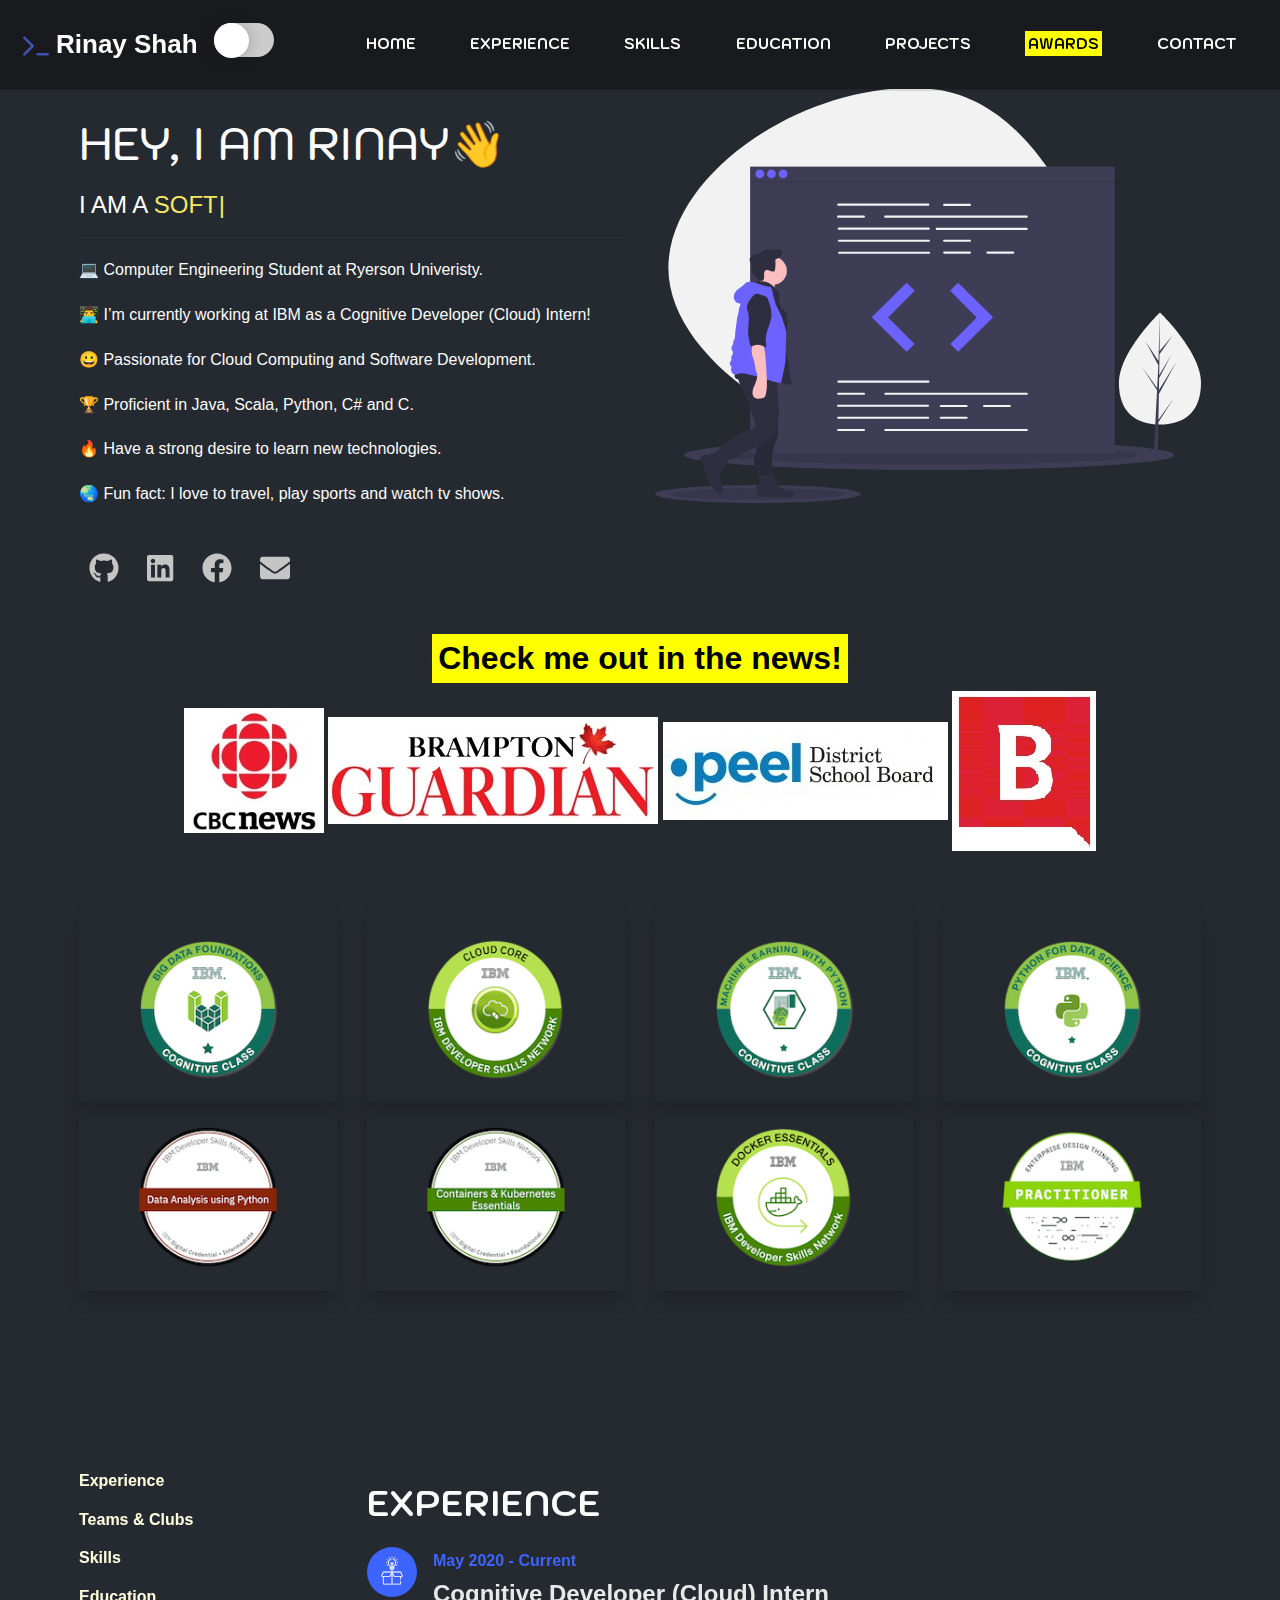
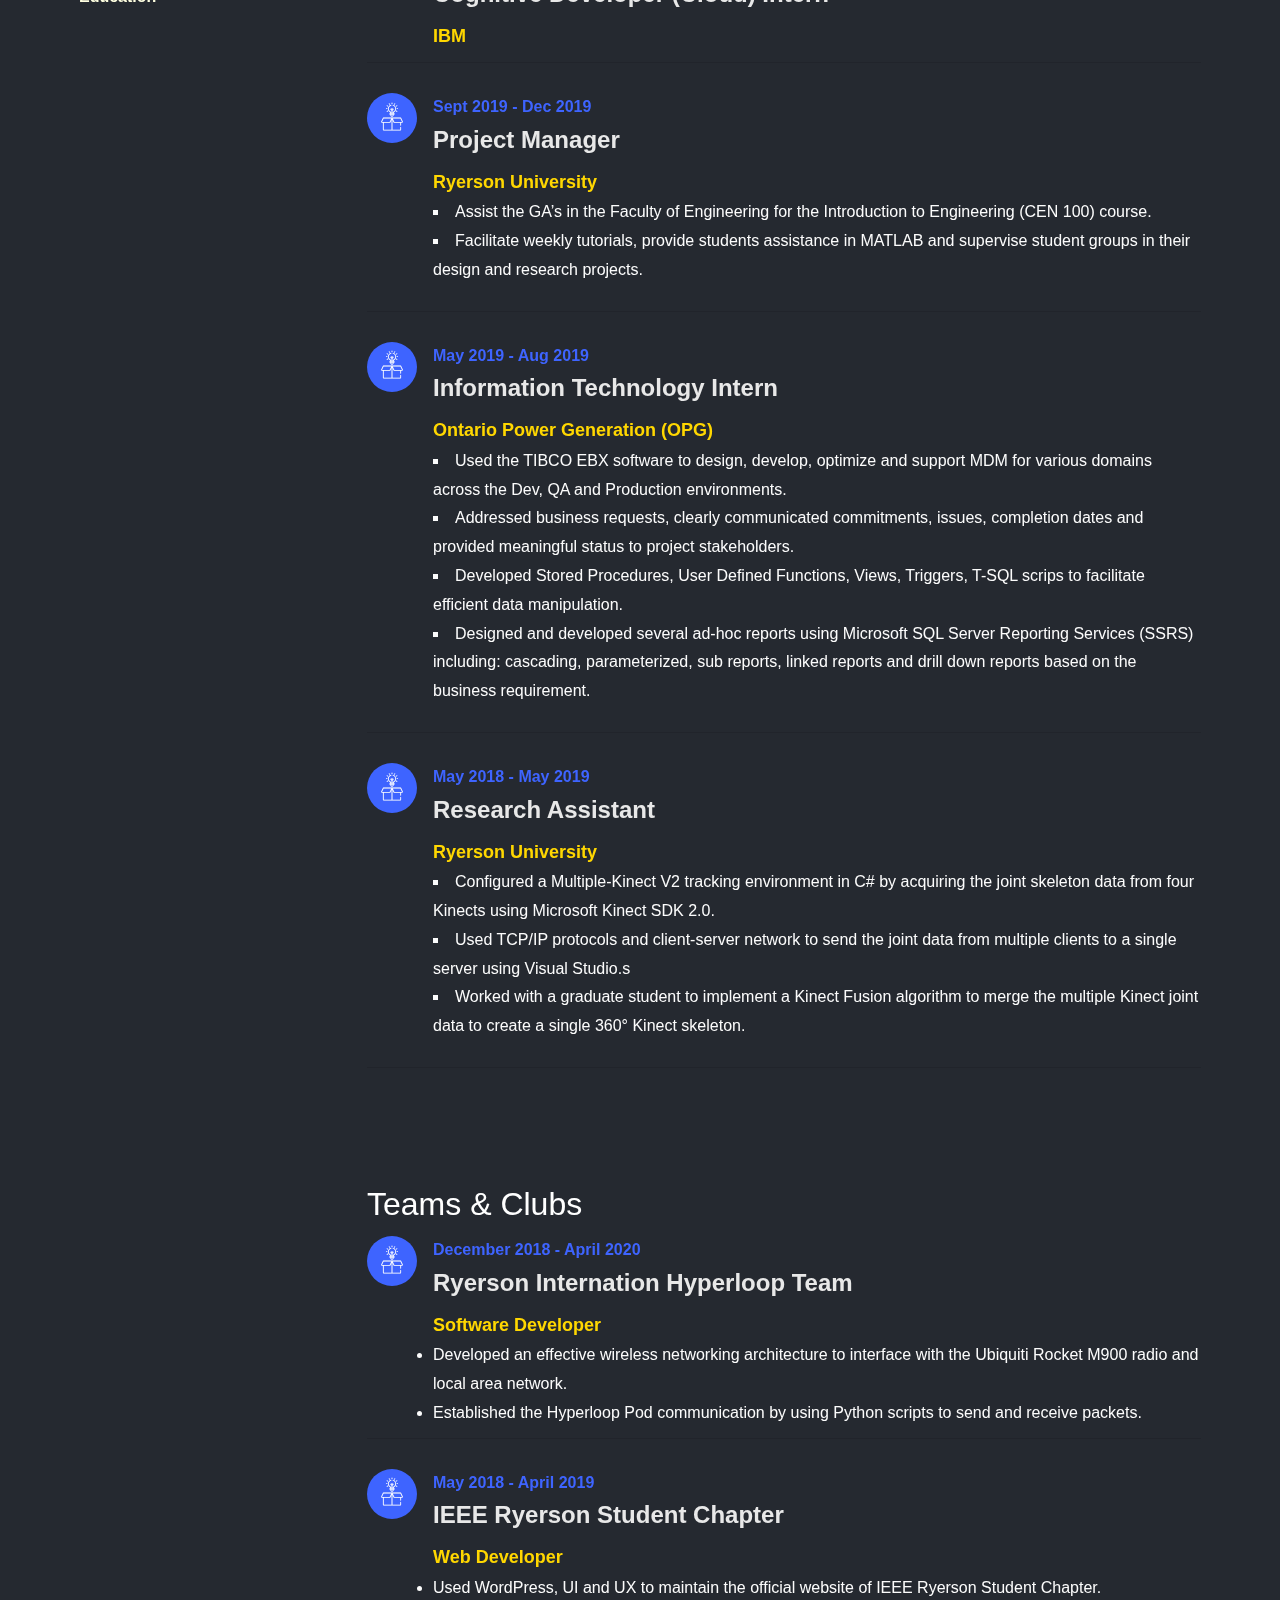
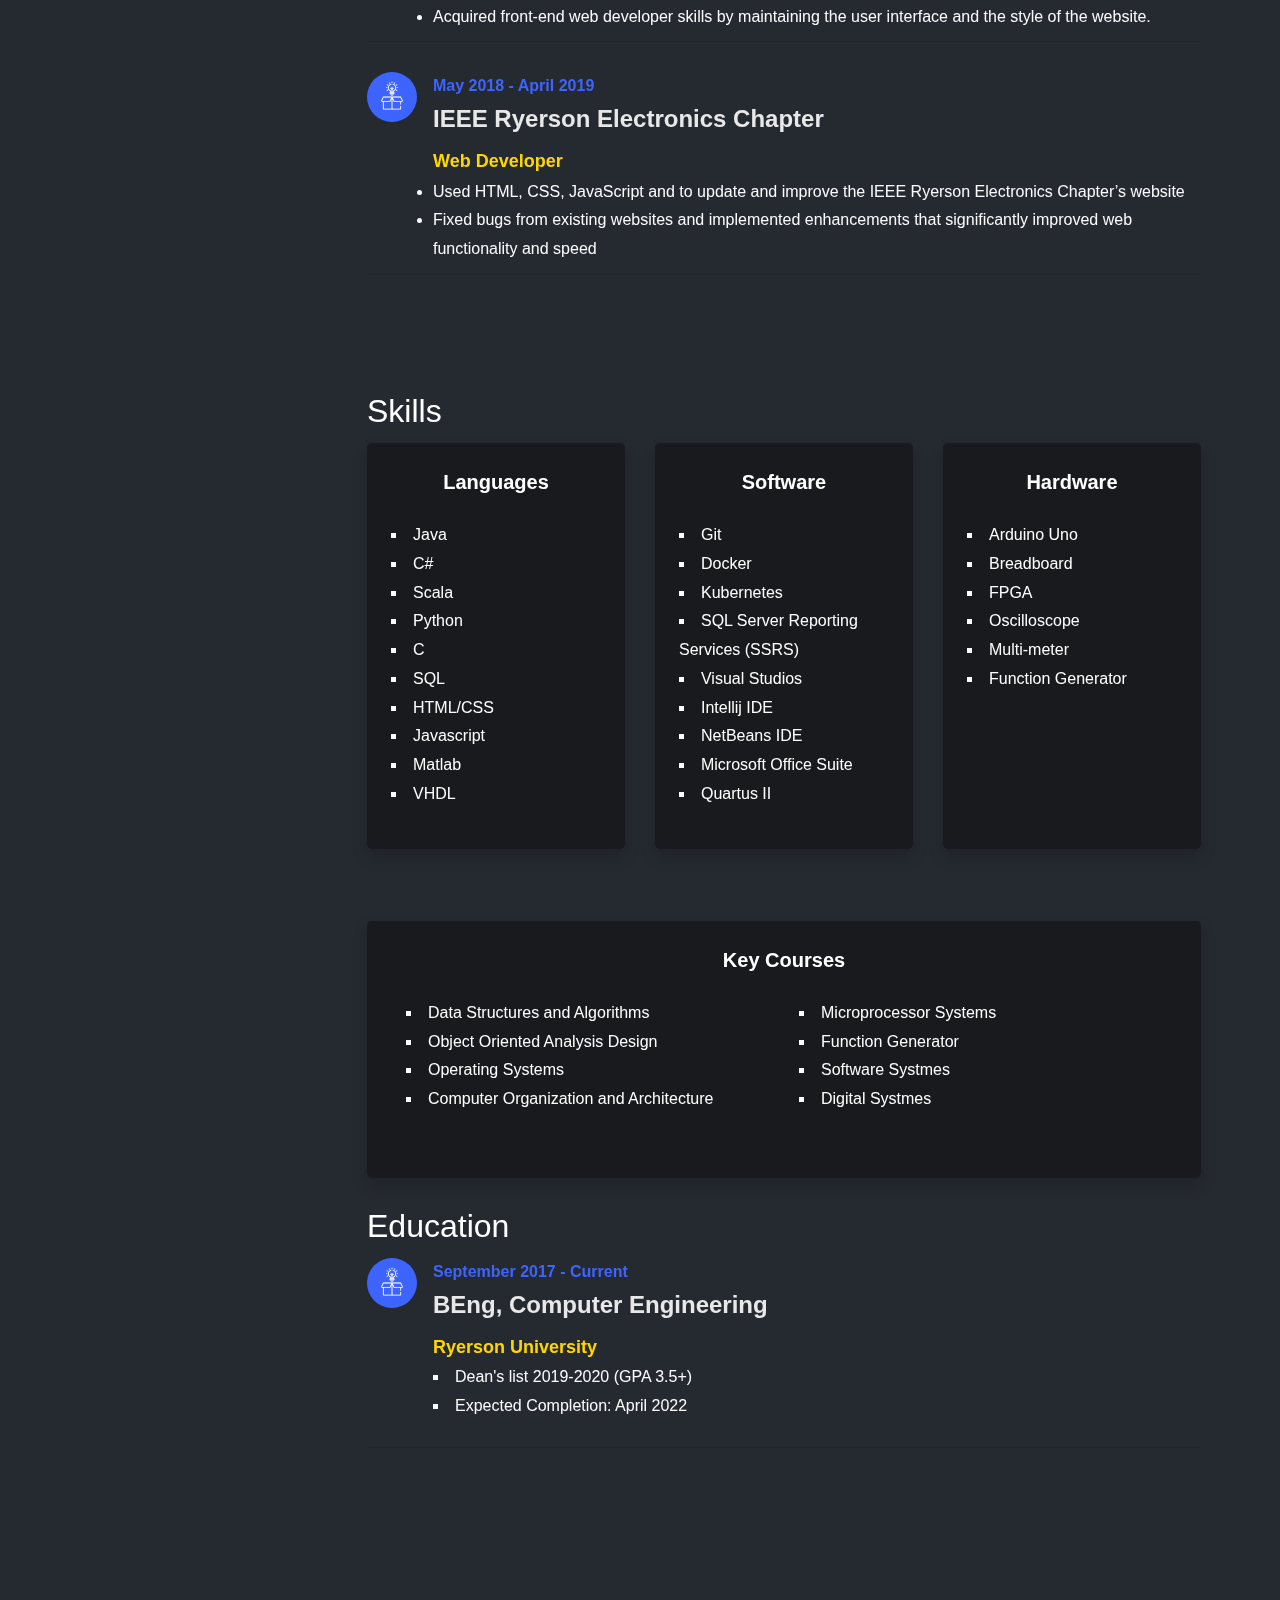
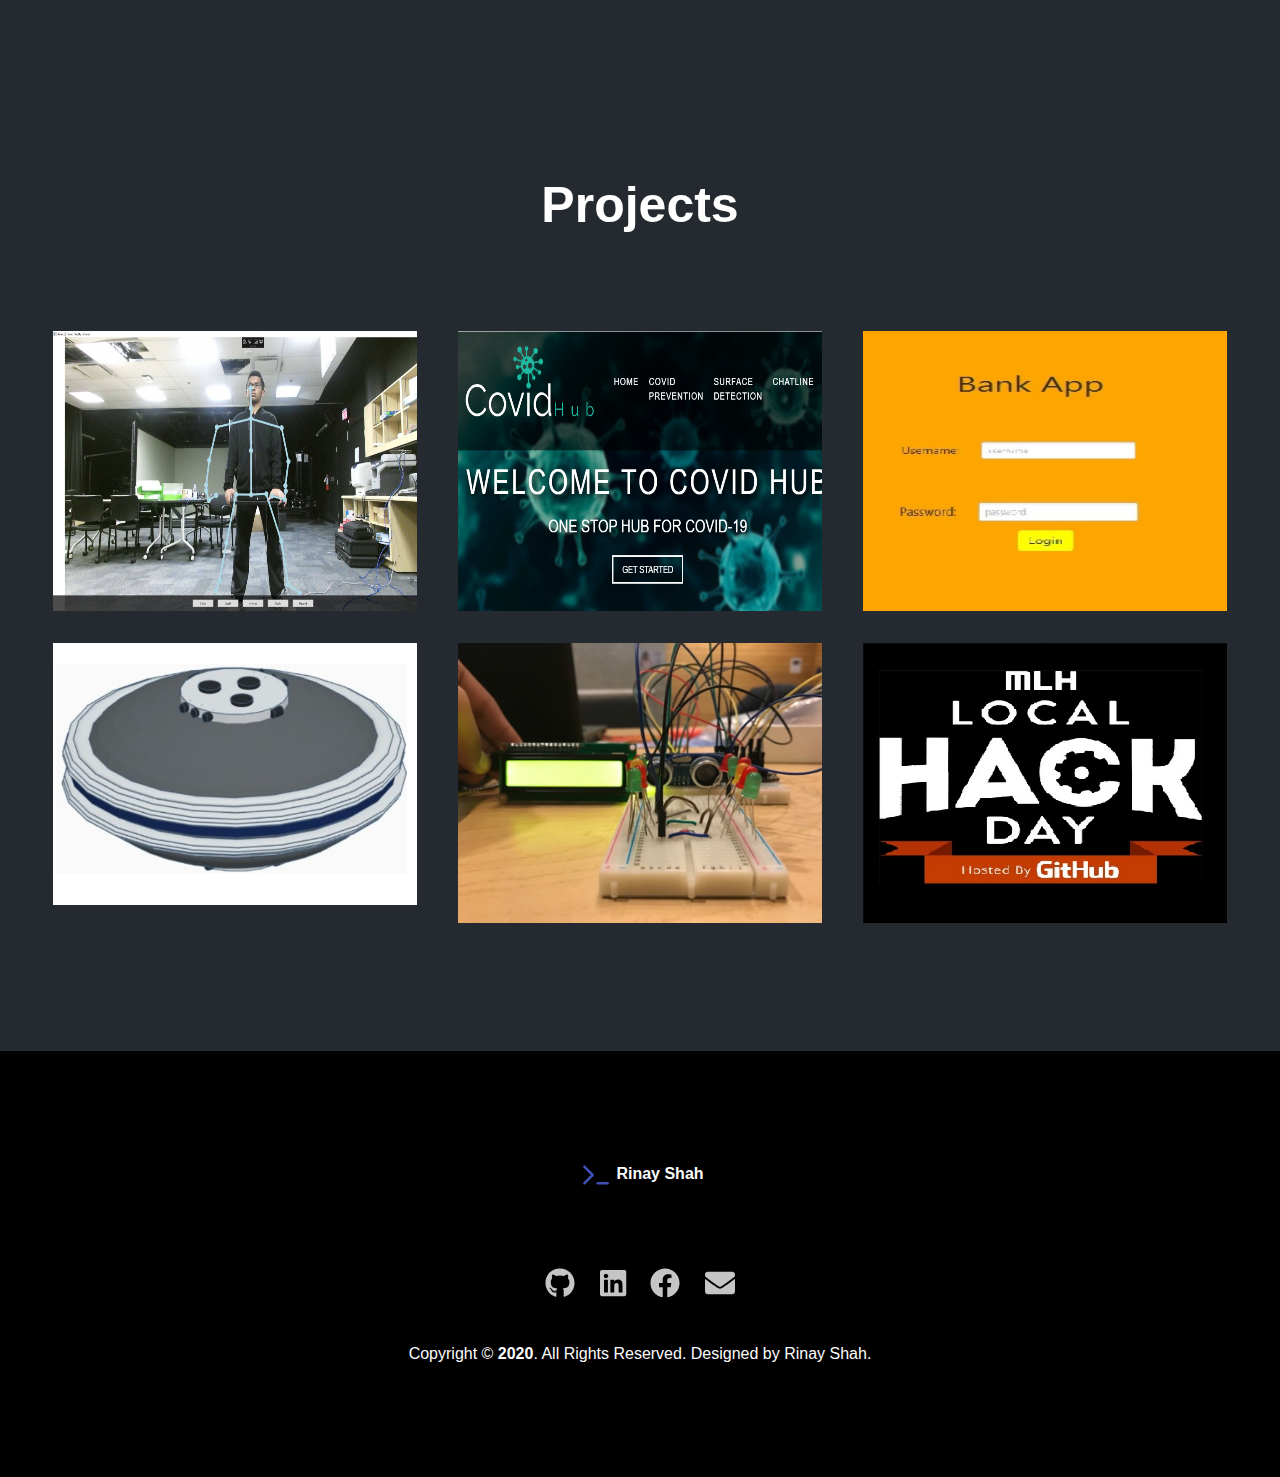
==== commit 0e385202: "Updated nav bar" ====
--- a/index.html
+++ b/index.html
@@ -90,23 +90,23 @@
                         <li class="nav-item">
                             <a class="nav-link" href="index.html">Home<span class="sr-only">(current)</span></a>
                         </li>
-                        <li class="nav-item">
+                        <li class="nav-item" data-toggle="collapse" data-target=".navbar-collapse.show">
                             <a class="nav-link" href="#experience">Experience</a>
                         </li>
-                        <li class="nav-item">
+                        <li class="nav-item" data-toggle="collapse" data-target=".navbar-collapse.show">
                             <a class="nav-link" href="#skills">Skills</a>
                         </li>
-                        <li class="nav-item">
+                        <li class="nav-item" data-toggle="collapse" data-target=".navbar-collapse.show">
                             <a class="nav-link" href="#education">Education</a>
                         </li>
-                        <li class="nav-item">
-                            <a class="nav-link" href=#projects>Projects</a>
+                        <li class="nav-item" data-toggle="collapse" data-target=".navbar-collapse.show">
+                            <a class="nav-link" href="#projects">Projects</a>
                         </li>
-                        <li class="nav-item">
+                        <li class="nav-item" data-toggle="collapse" data-target=".navbar-collapse.show">
                             <a class="nav-link" href="awards.html"><mark>Awards</mark></a>
                         </li>
-                        <li class="nav-item">
-                            <a class="nav-link" href=#contact>Contact</a>
+                        <li class="nav-item" data-toggle="collapse" data-target=".navbar-collapse.show">
+                            <a class="nav-link" href="#contact">Contact</a>
                         </li>
 
                     </ul>
@@ -127,17 +127,17 @@
                         <h3 class="title-text text-uppercase">Hey, I am Rinay👋</h3>
                         <h4 class="firstsubheading text-uppercase">I am a <span id="subheading"></span></h4>
                         <hr>
-                        <p>💻 Computer Engineering Studnet</p>
-                        <p>🌏 I’m currently working at IBM as a Cognitive Developer (Cloud) Intern!</p>
-                        <p>🤓 Passionate in Cloud Computing and Software Development.</p>
-                        <p>😎 Proficient in Java, Scala, Python, C# and C.</p>
-                        <p>💯 Have a strong desire to learn new technologies.</p>
-                        <p>⚡ Fun fact: I love to play sports and watch tv shows.</p>
+                        <p>💻 Computer Engineering Student at Ryerson Univeristy.</p>
+                        <p>👨‍💻  I’m currently working at IBM as a Cognitive Developer (Cloud) Intern!</p>
+                        <p>😀 Passionate for Cloud Computing and Software Development.</p>
+                        <p>🏆 Proficient in Java, Scala, Python, C# and C.</p>
+                        <p>🔥 Have a strong desire to learn new technologies.</p>
+                        <p>🌏 Fun fact: I love to travel, play sports and watch tv shows.</p>
                         <hr>
                         <div class="social">
                             <a target="_blank" href="https://github.com/RinayShah" class="social-link"><i
                                     class="fab fa-github"></i></a>
-                            <a target="_blank" href="https://linkedin.com/in/rinays" class="social-link"><i
+                            <a target="_blank" href="https://linkedin.com/in/rinayshah" class="social-link"><i
                                     class="fab fa-linkedin"></i></a>
                             <a target="_blank" href="https://www.facebook.com/rinay.shah" class="social-link"><i
                             class="fab fa-facebook"></i></a>
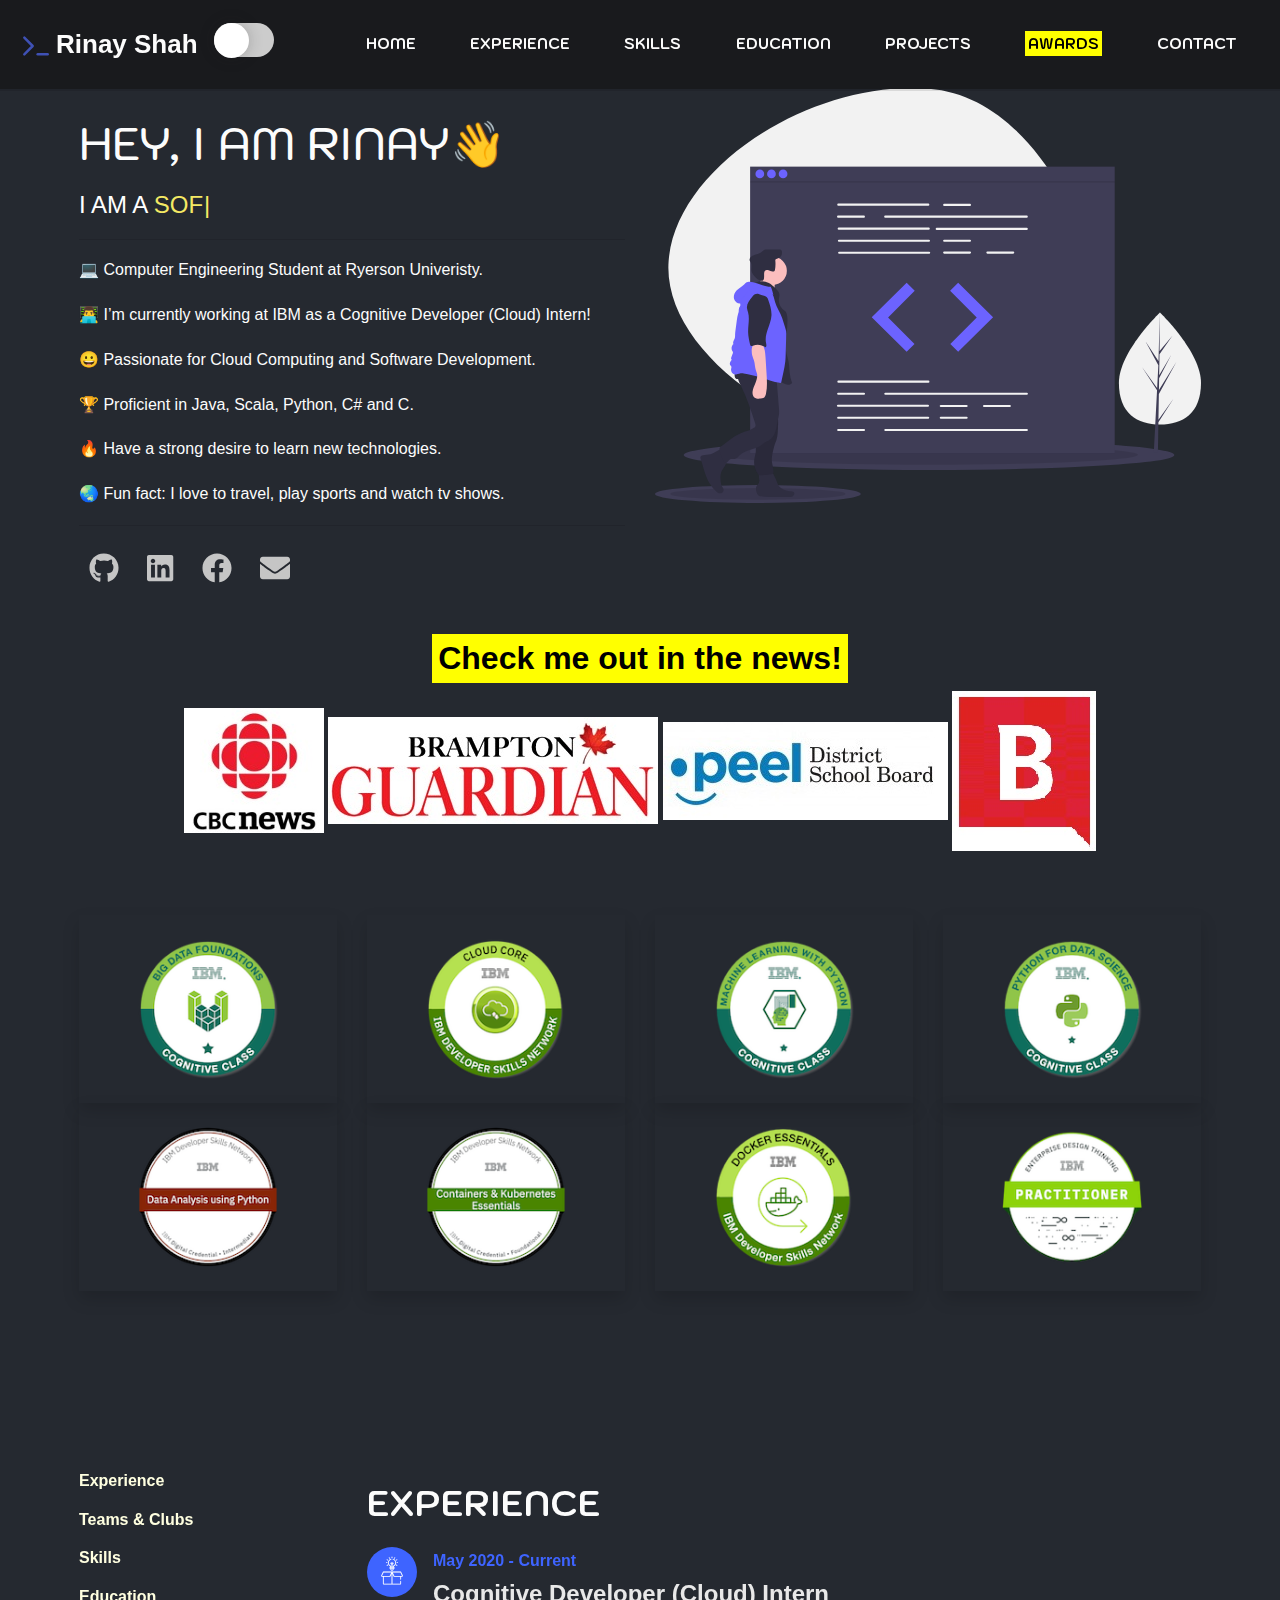
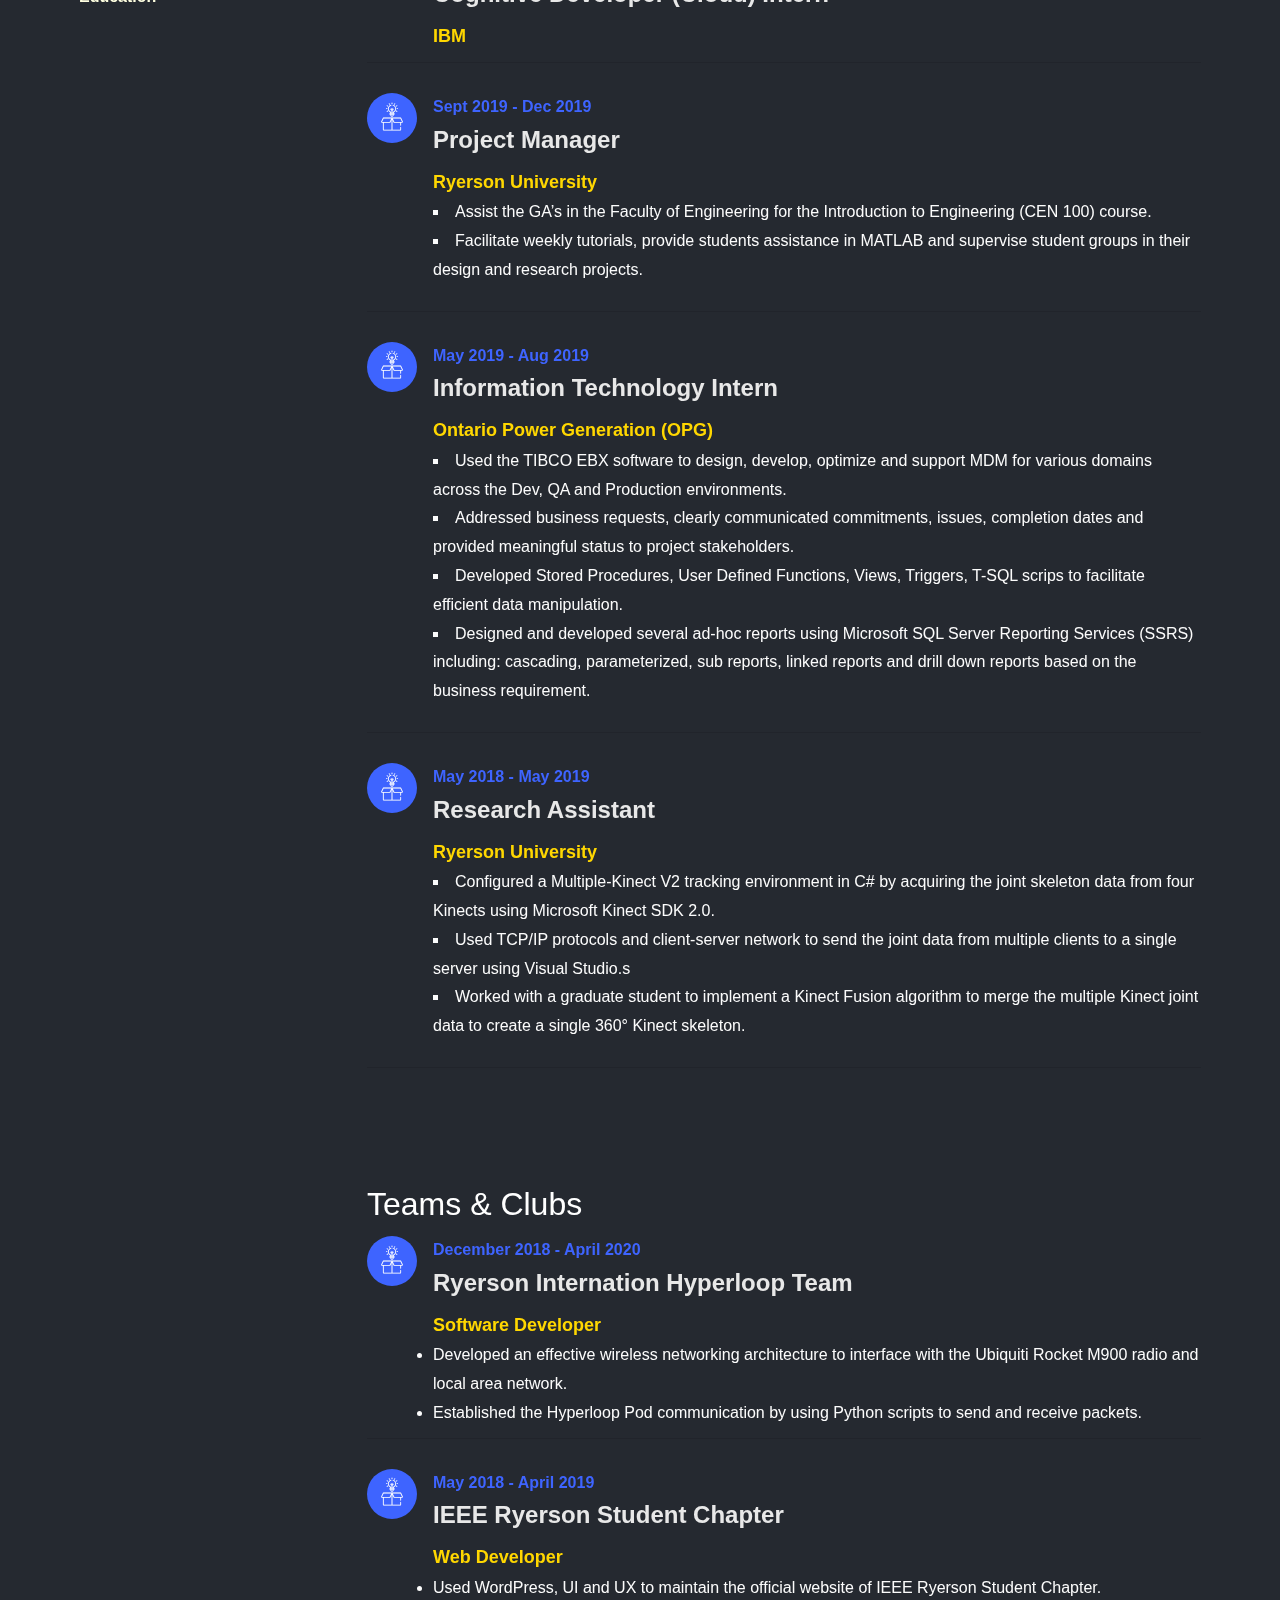
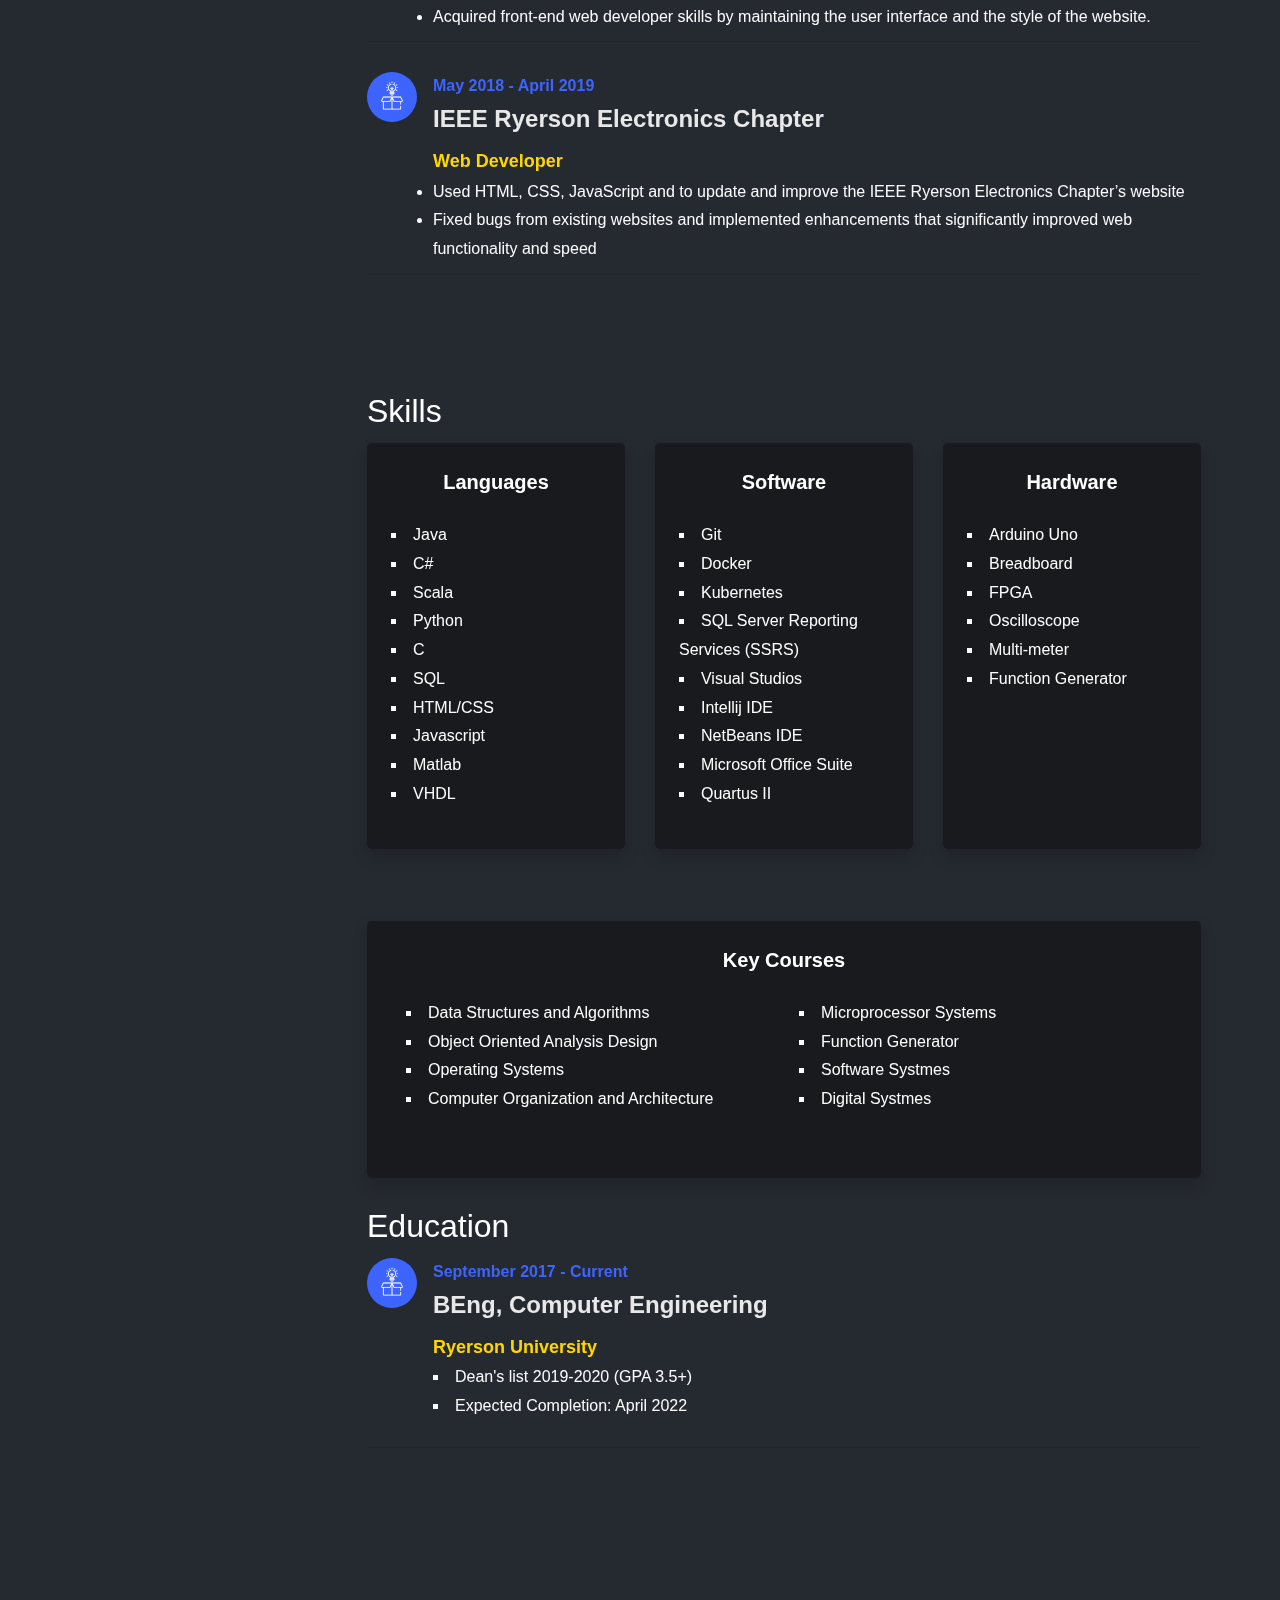
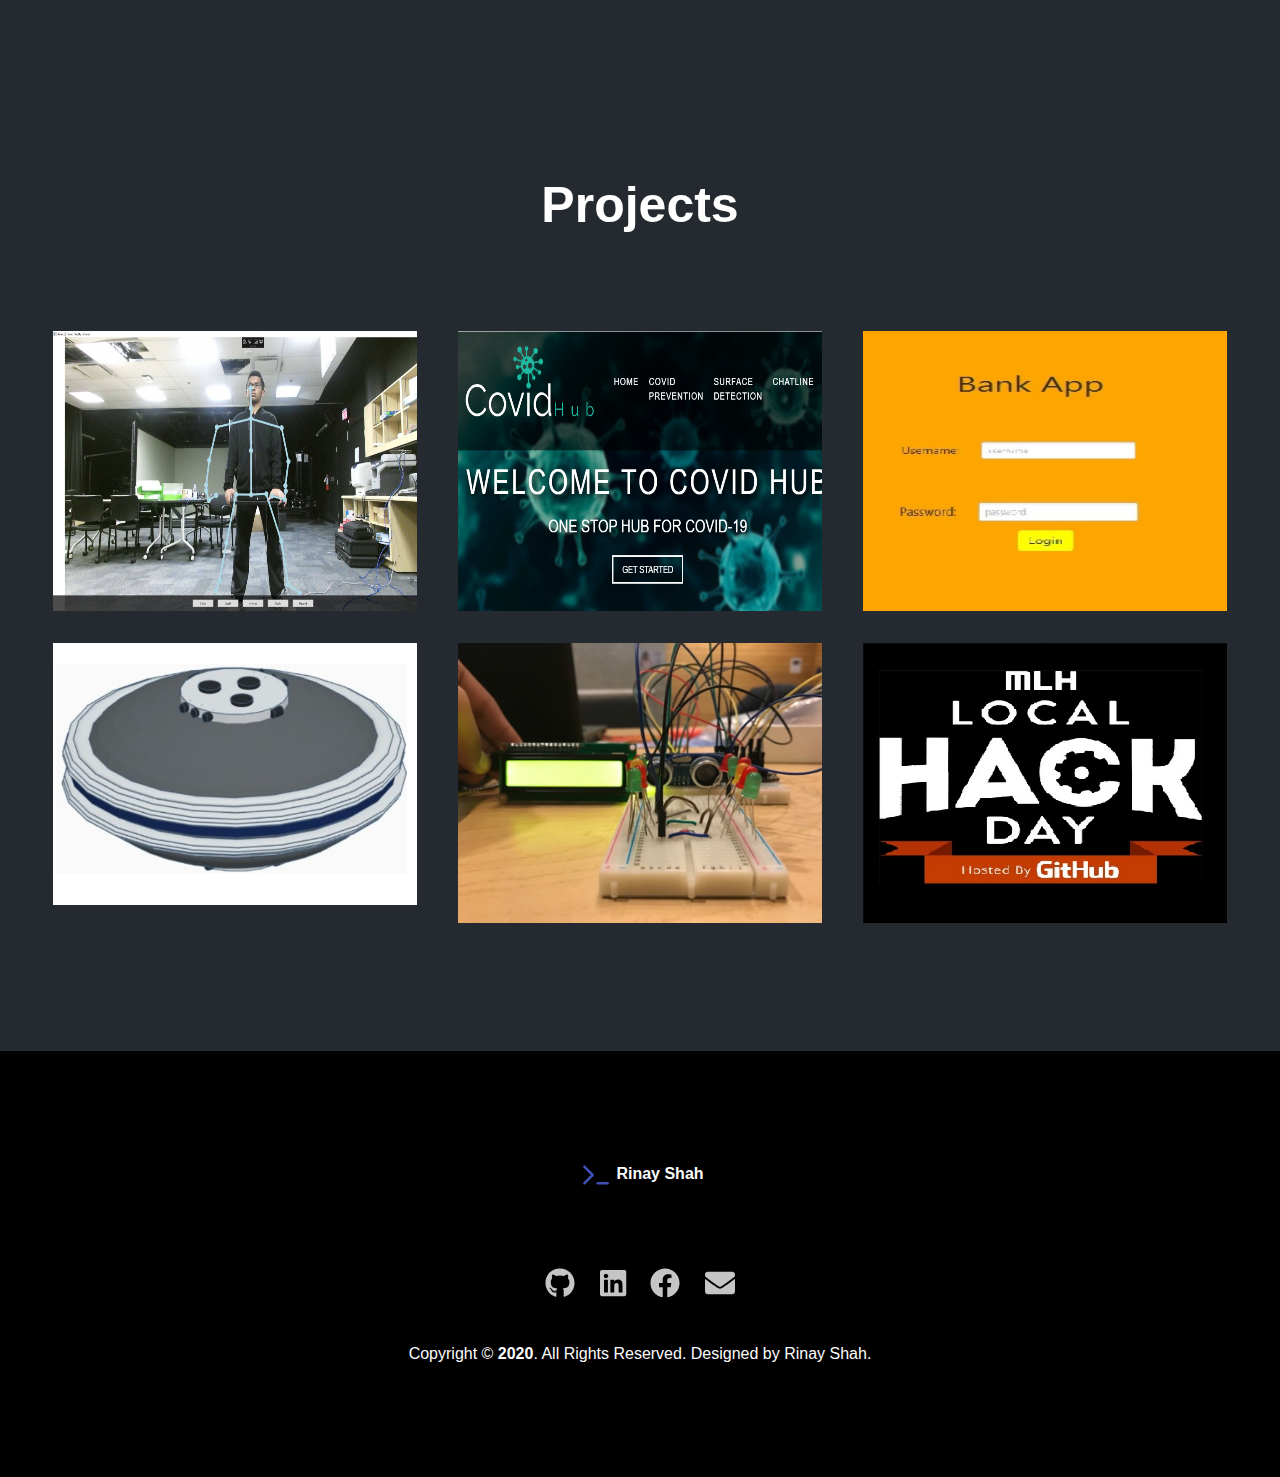
==== commit 716203c0: "icon updated" ====
--- a/index.html
+++ b/index.html
@@ -11,8 +11,8 @@
     <meta property="og:description"
         content="a webpage to showcase my experience, education, skill-set, projects, certificates, achievements and recommendations." />
     <meta name="robots" content="index, follow">
-    <link href="images/r-icon.jpg" rel="icon">
-  	<link href="images/r-icon.jpg" rel="apple-touch-icon">
+    <link href="images/business-man.png" rel="icon">
+  	<link href="images/business-man.png" rel="apple-touch-icon">
     <link rel="apple-touch-icon" sizes="180x180" href="/apple-touch-icon.png">
     <link rel="icon" type="image/png" sizes="32x32" href="/favicon-32x32.png">
     <link rel="icon" type="image/png" sizes="16x16" href="/favicon-16x16.png">
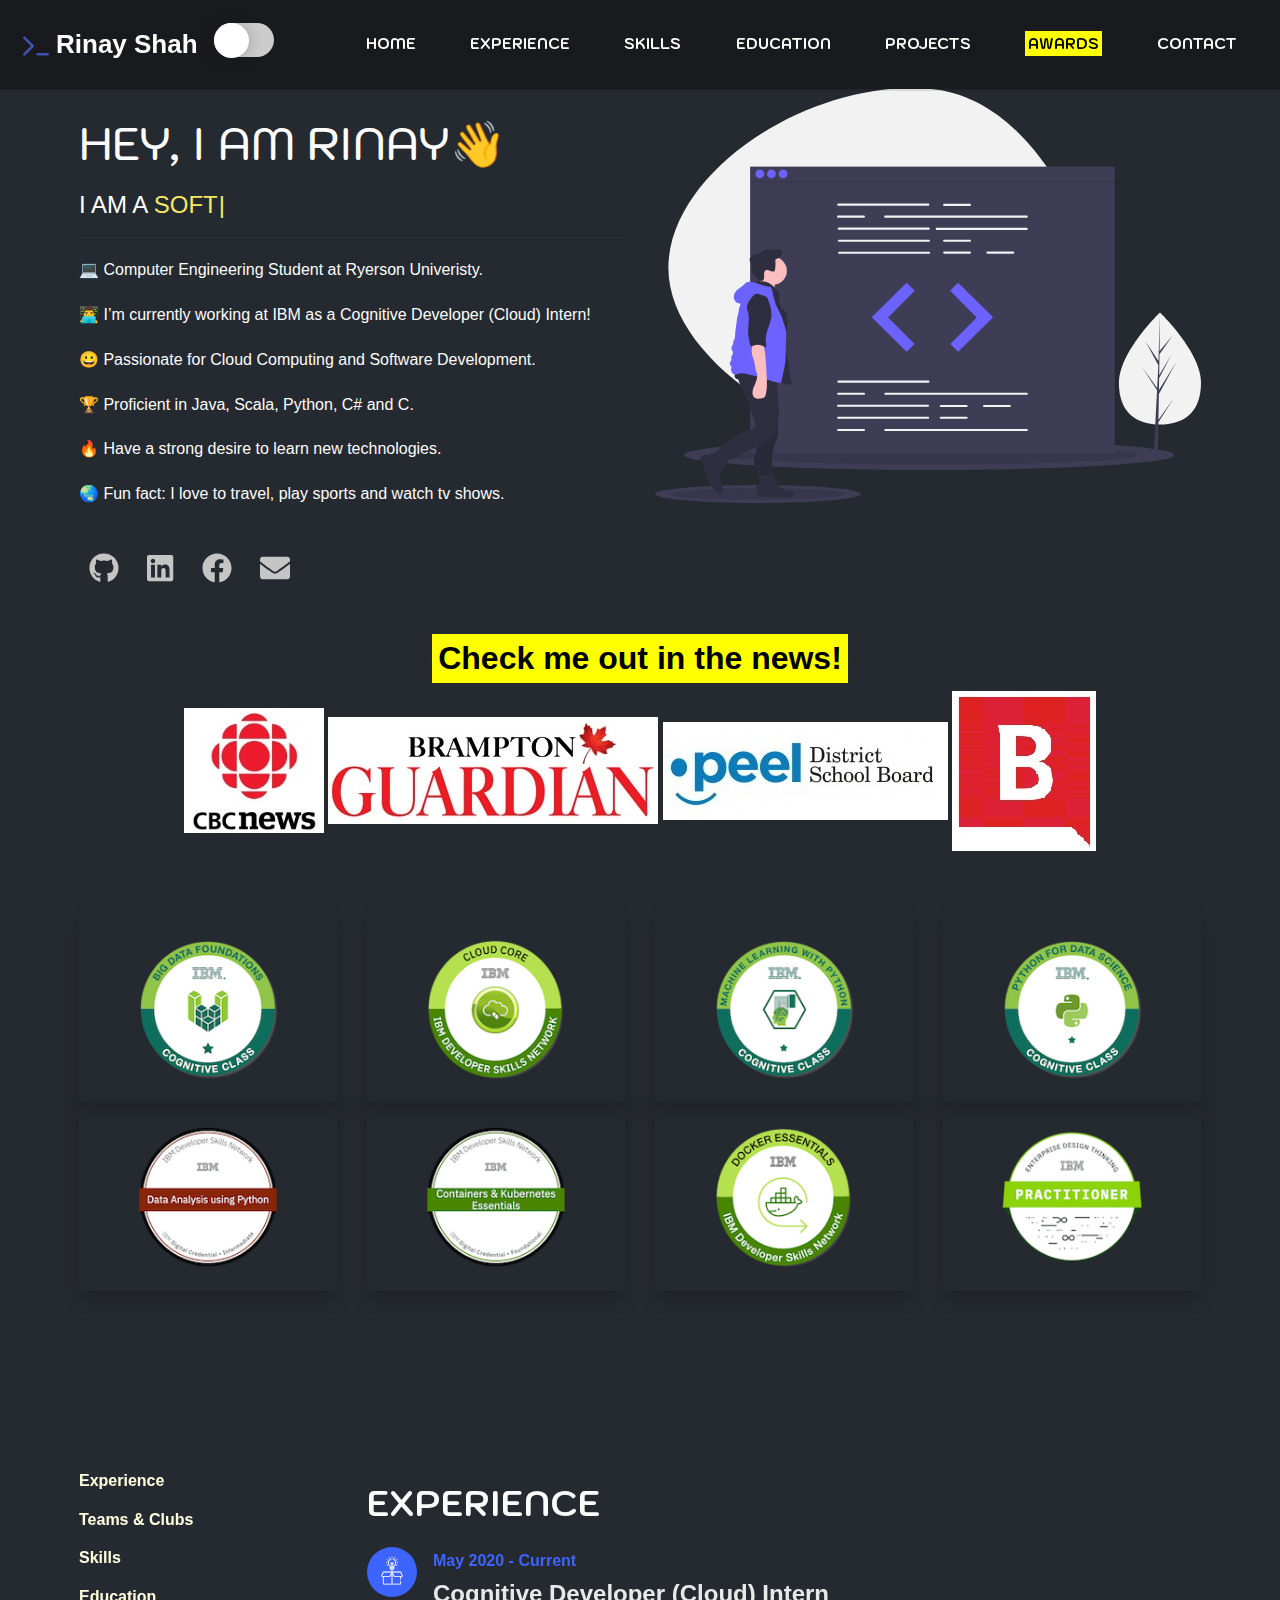
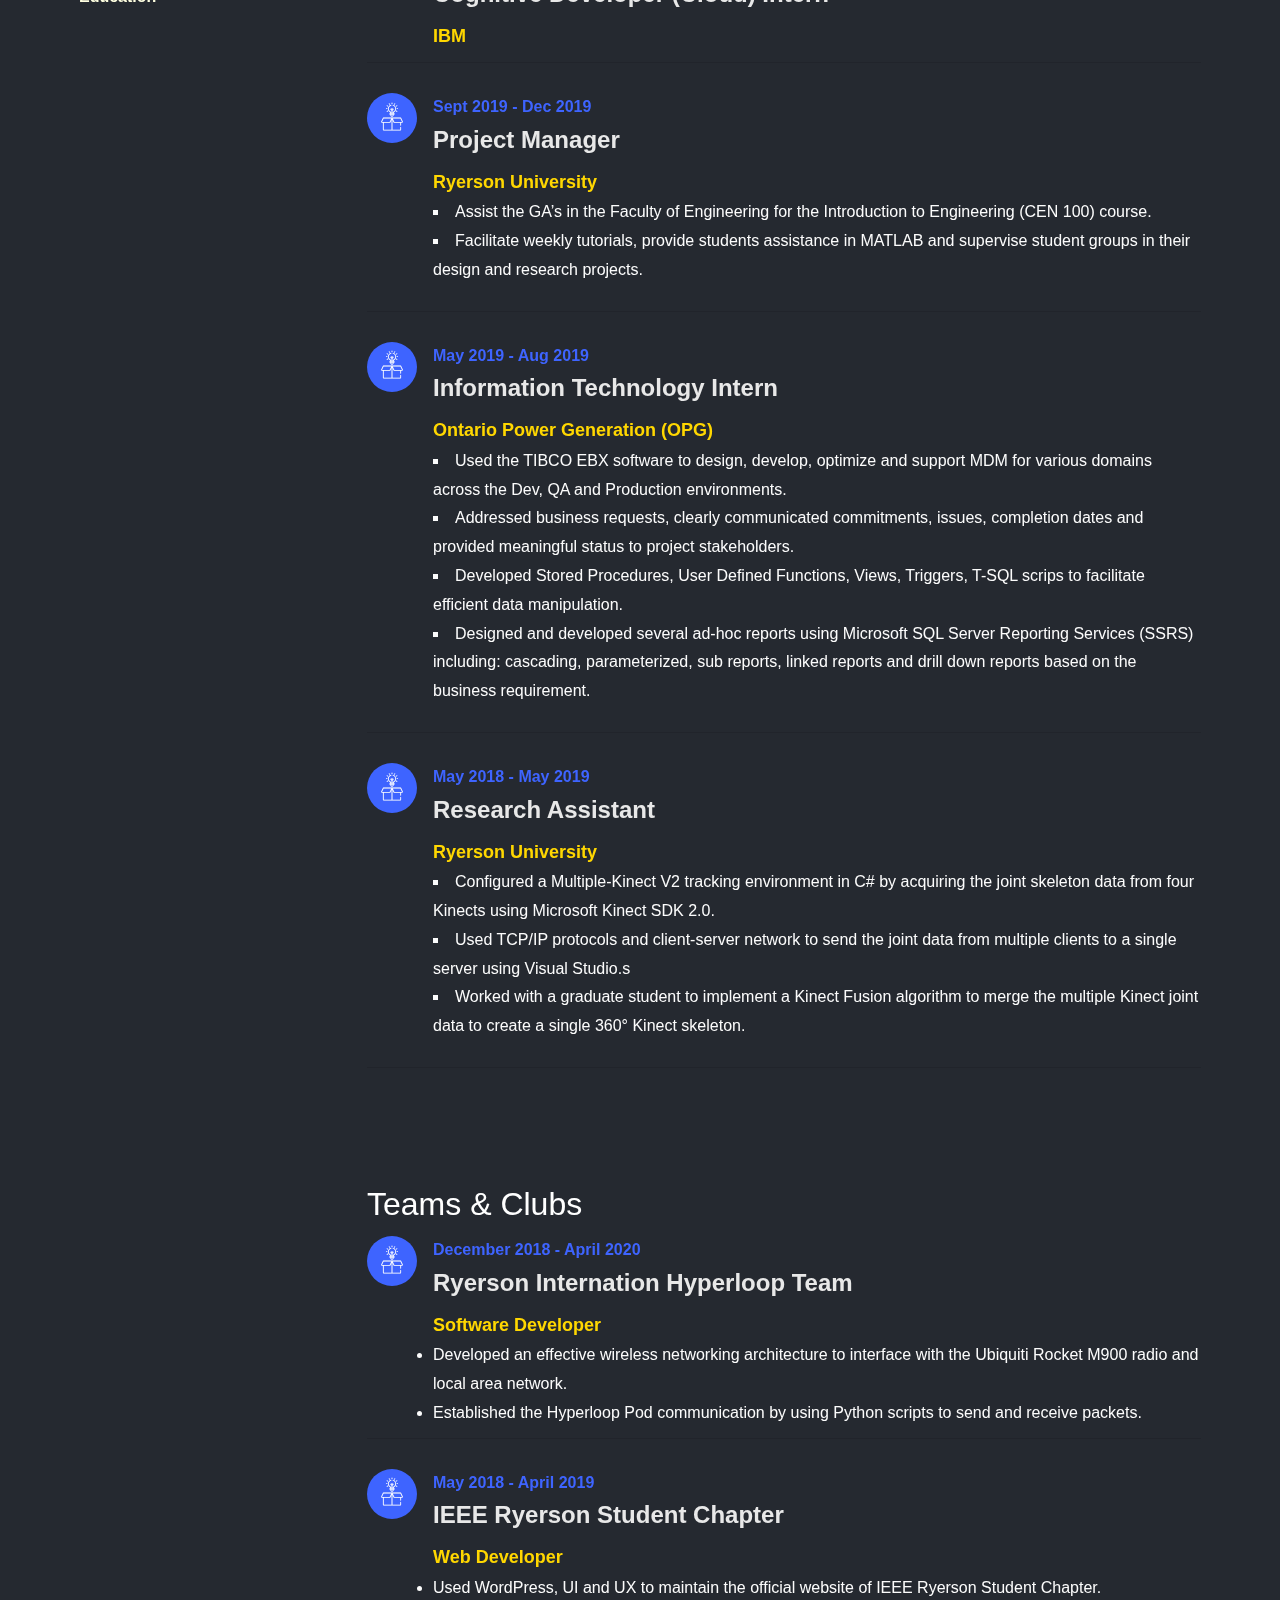
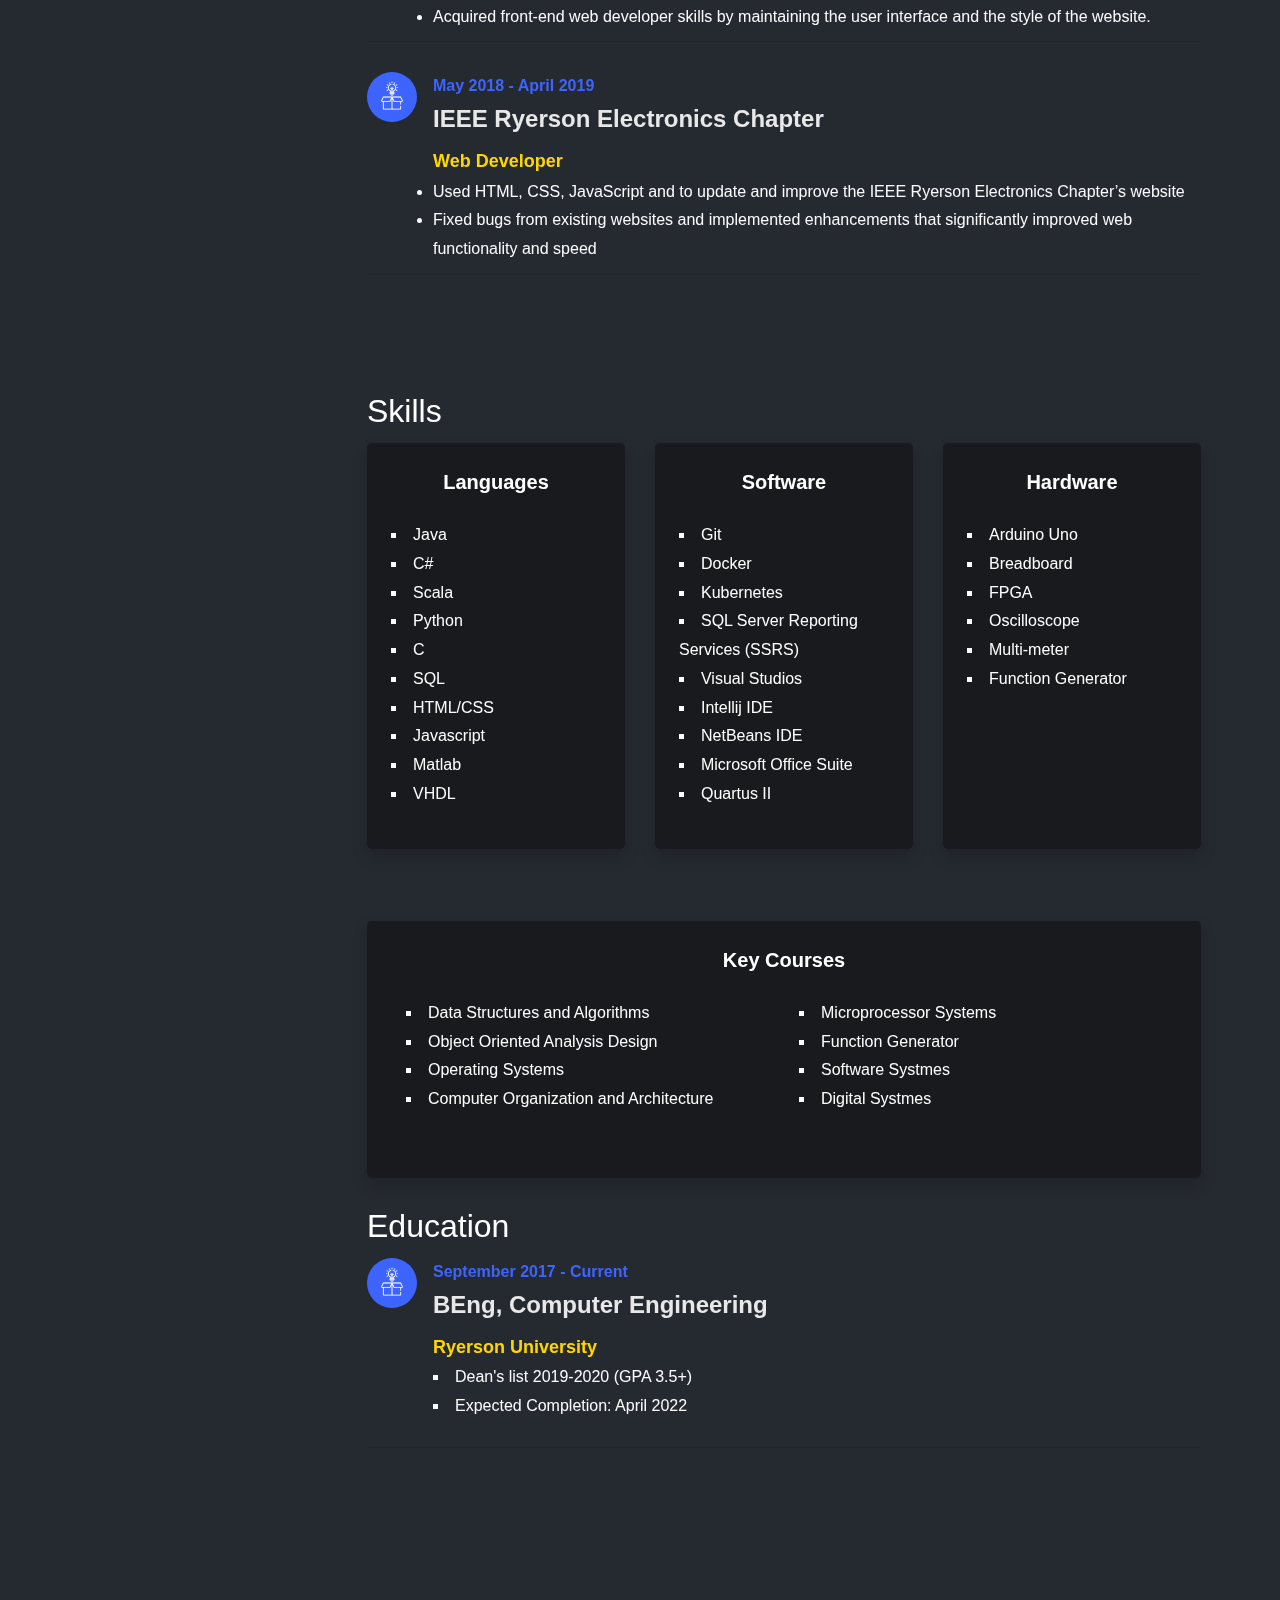
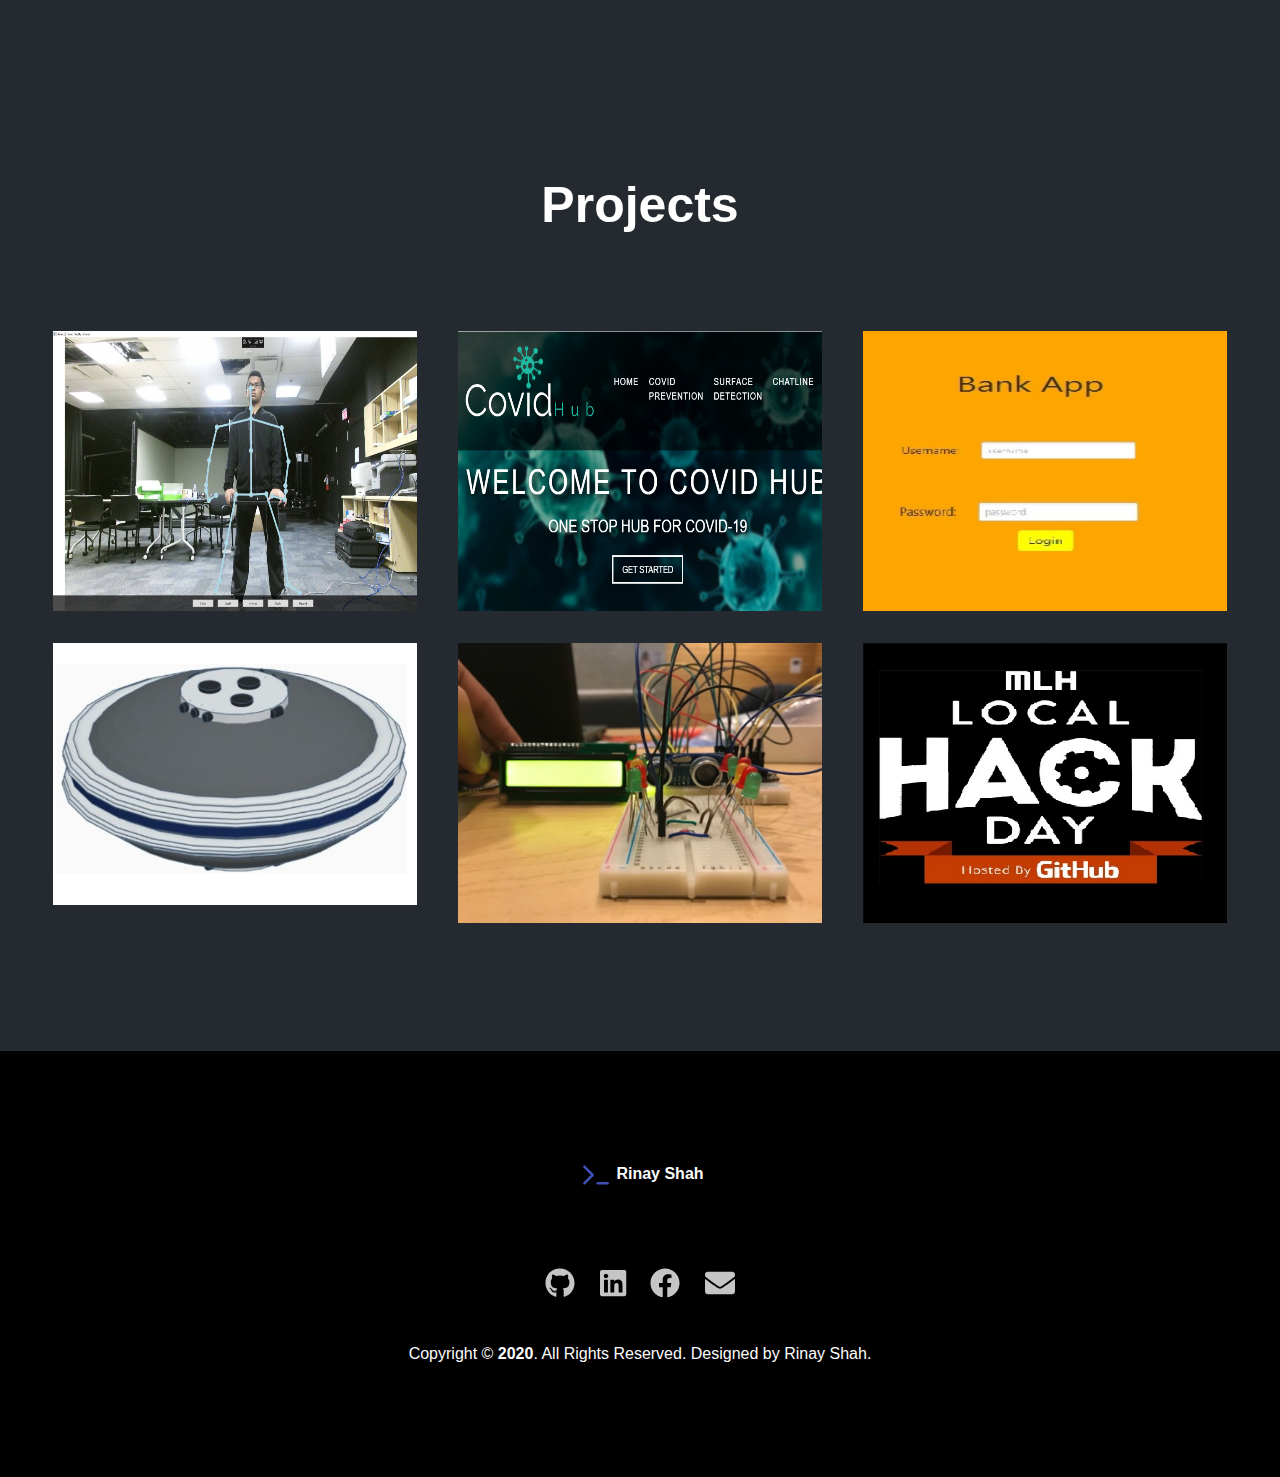
==== commit 3d26535a: "Updated" ====
--- a/index.html
+++ b/index.html
@@ -18,7 +18,7 @@
     <link rel="icon" type="image/png" sizes="16x16" href="/favicon-16x16.png">
 <!--   For opening with light theme <meta name="theme-color" content="#fff" /> -->
     <link rel="canonical" href="https://rinayshah.me" />
-    <title>Rinay Shah | Full-Stack Developer</title>
+    <title>Rinay Shah</title>
 
     <link href="https://fonts.googleapis.com/css?family=Poppins:100,200,300,400,500,600,700,800,900" rel="stylesheet">
 
@@ -128,7 +128,7 @@
                         <h4 class="firstsubheading text-uppercase">I am a <span id="subheading"></span></h4>
                         <hr>
                         <p>💻 Computer Engineering Student at Ryerson Univeristy.</p>
-                        <p>👨‍💻  I’m currently working at IBM as a Cognitive Developer (Cloud) Intern!</p>
+                        <p>👨‍💻 I’m currently working at IBM as a Cognitive Developer (Cloud) Intern!</p>
                         <p>😀 Passionate for Cloud Computing and Software Development.</p>
                         <p>🏆 Proficient in Java, Scala, Python, C# and C.</p>
                         <p>🔥 Have a strong desire to learn new technologies.</p>
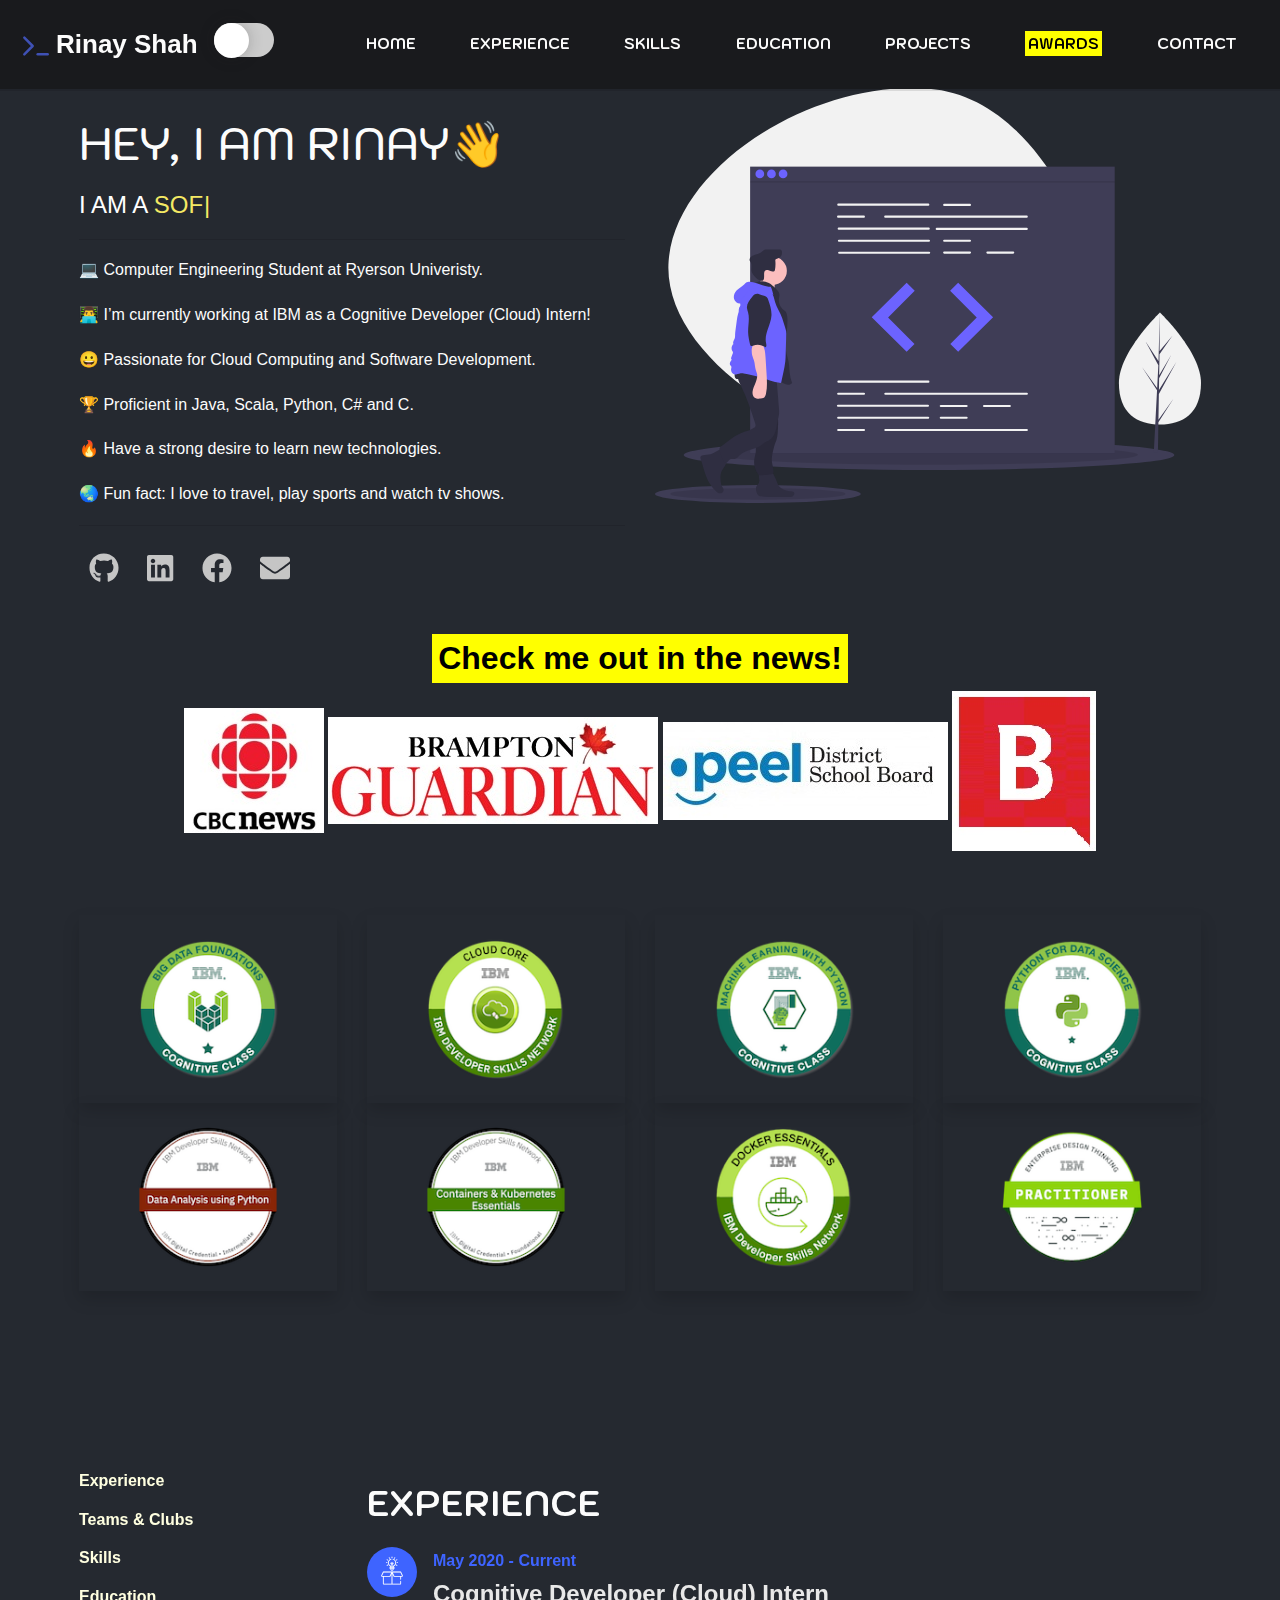
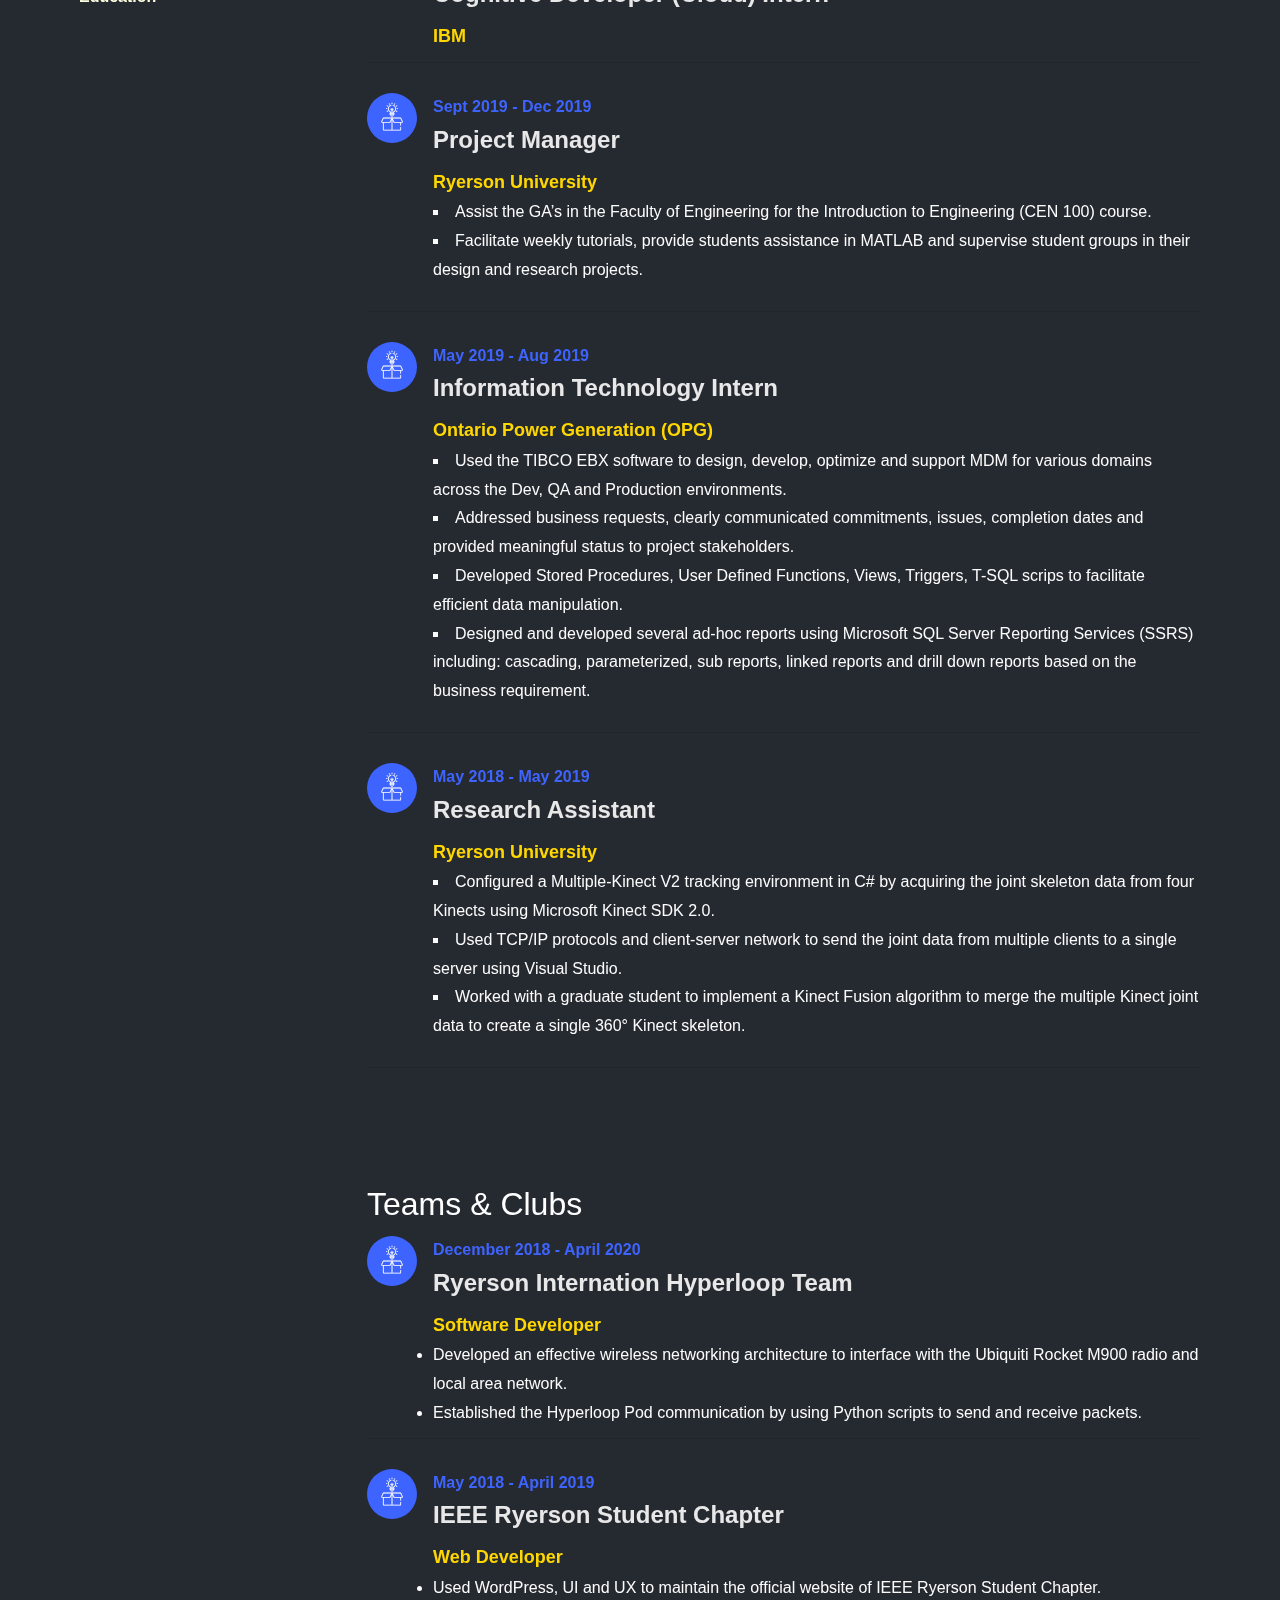
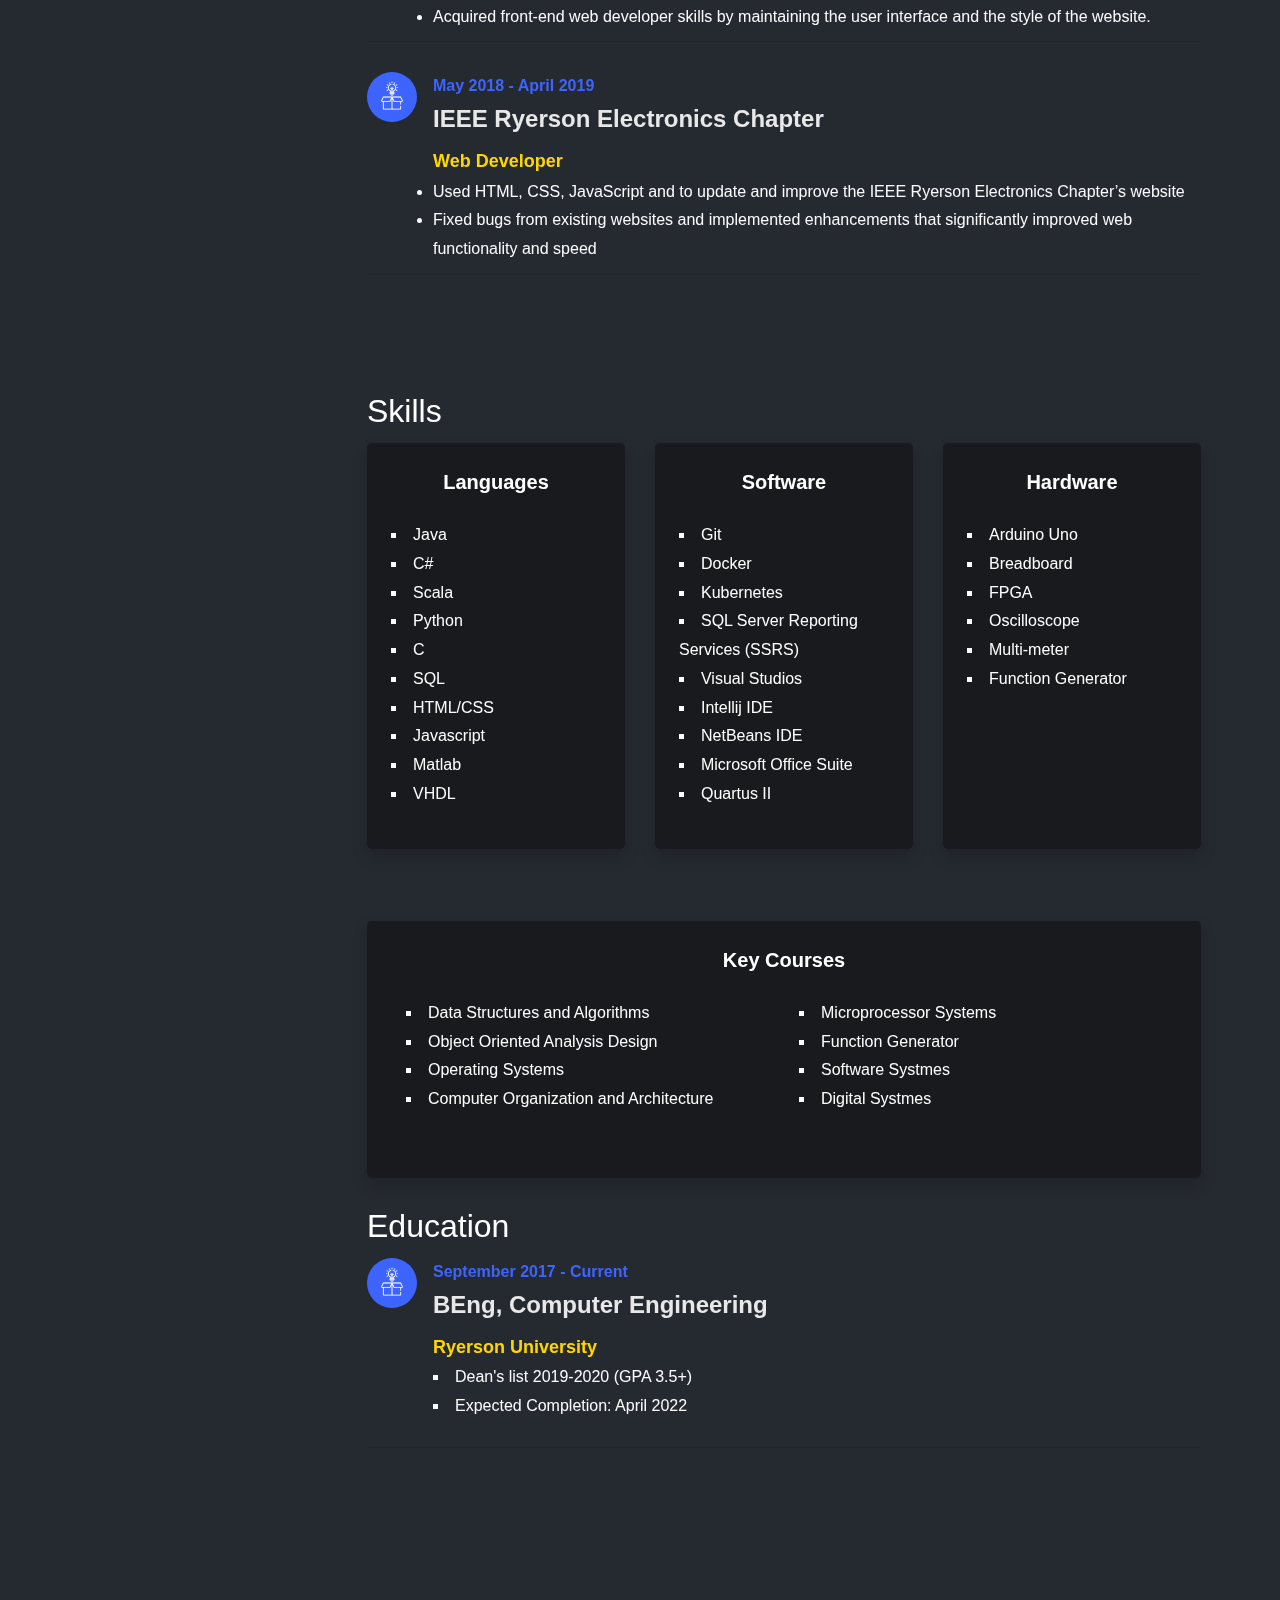
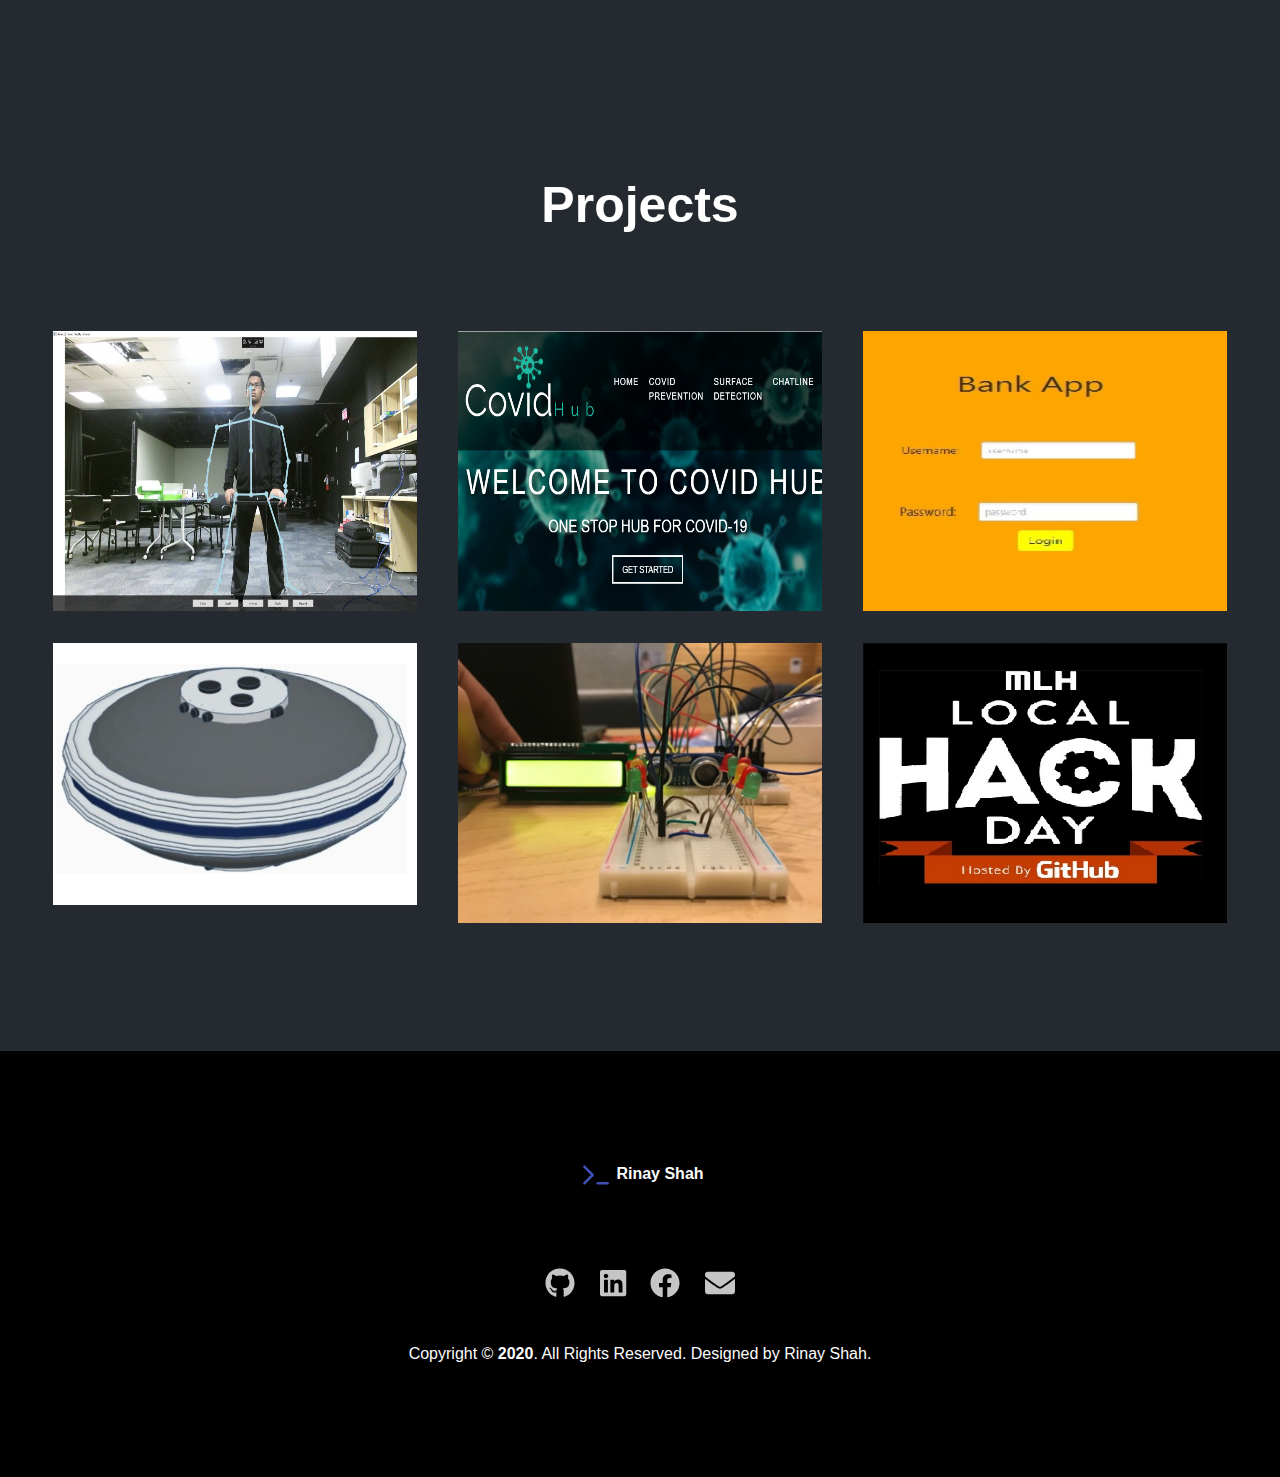
==== commit 277aa9e4: "Updated" ====
--- a/index.html
+++ b/index.html
@@ -306,7 +306,7 @@
 									<li>Configured a Multiple-Kinect V2 tracking environment in C# by acquiring the joint
 										skeleton data from four Kinects using Microsoft Kinect SDK 2.0.</li>
 									<li>Used TCP/IP protocols and client-server network to send the joint data from
-										multiple clients to a single server using Visual Studio.s</li>
+										multiple clients to a single server using Visual Studio.</li>
 									<li>Worked with a graduate student to implement a Kinect Fusion algorithm to merge
 										the multiple Kinect joint data to create a single 360° Kinect skeleton.</li>
 								</ul>
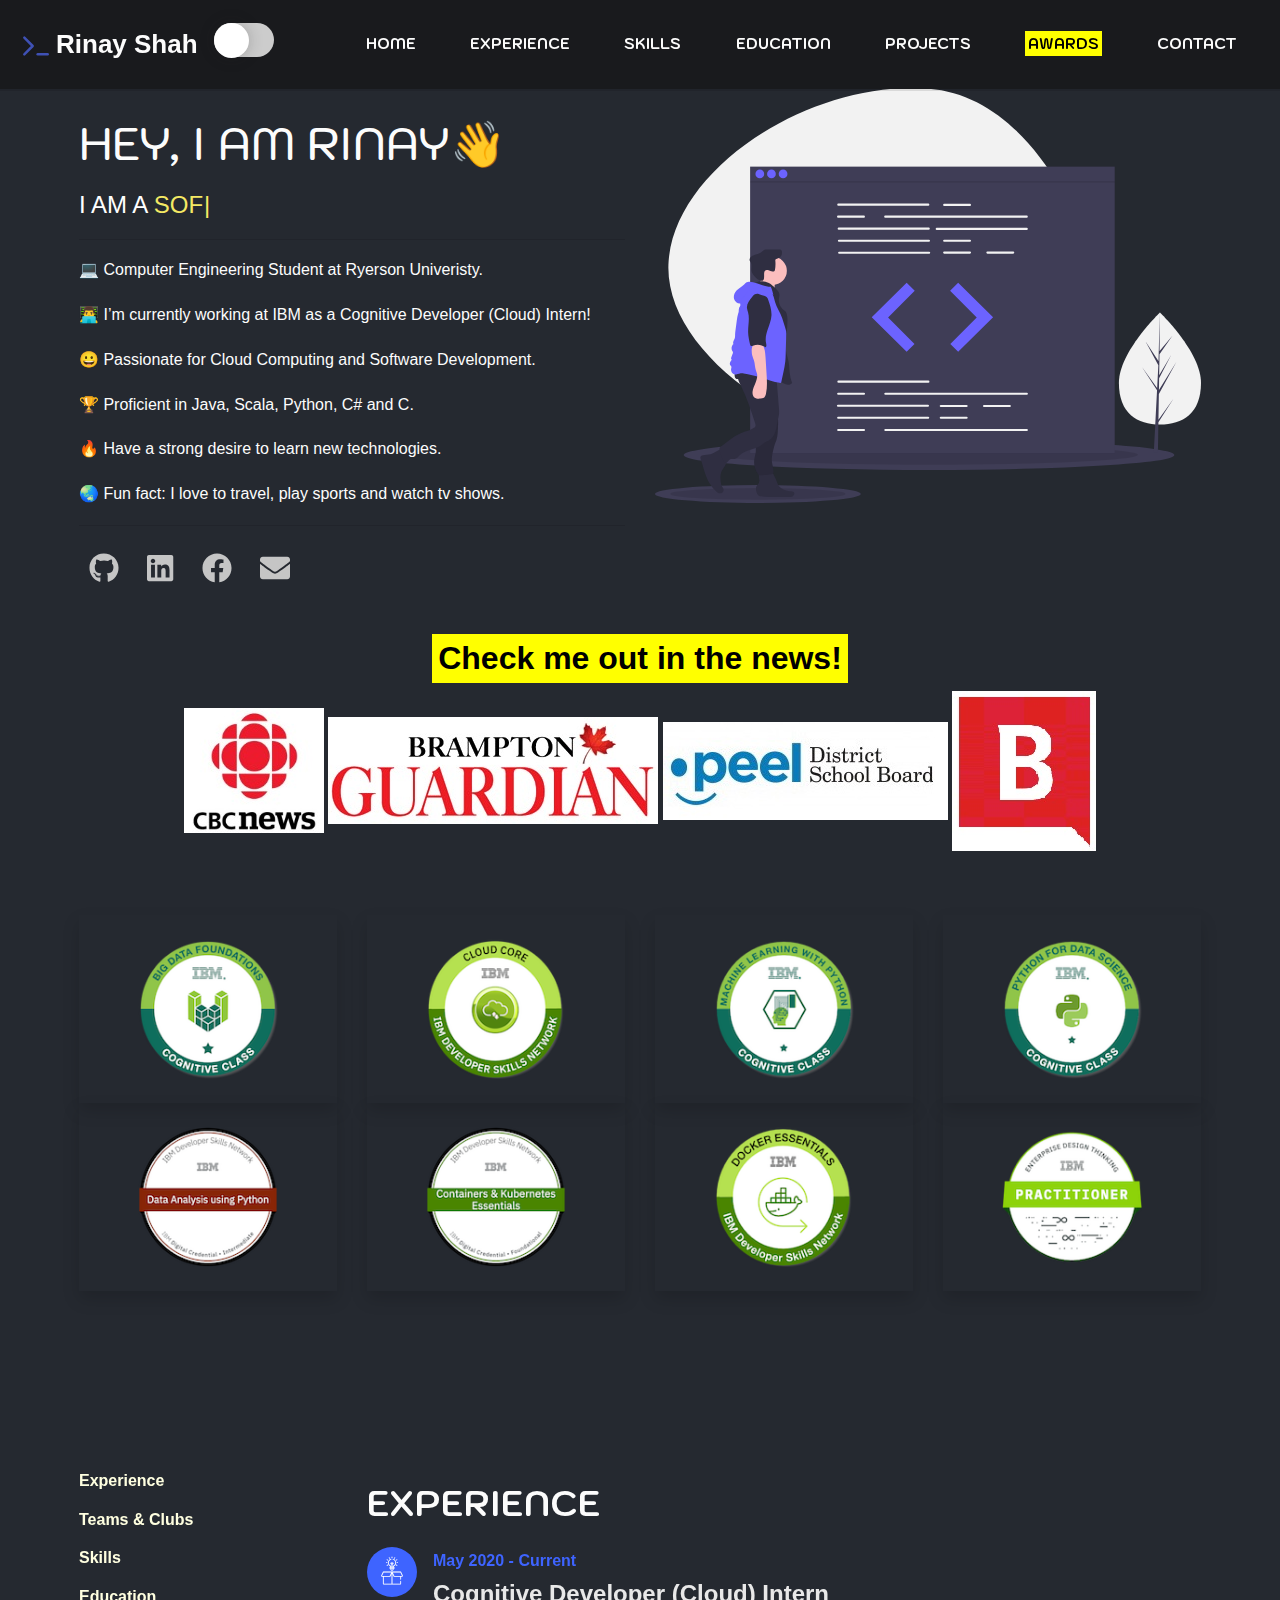
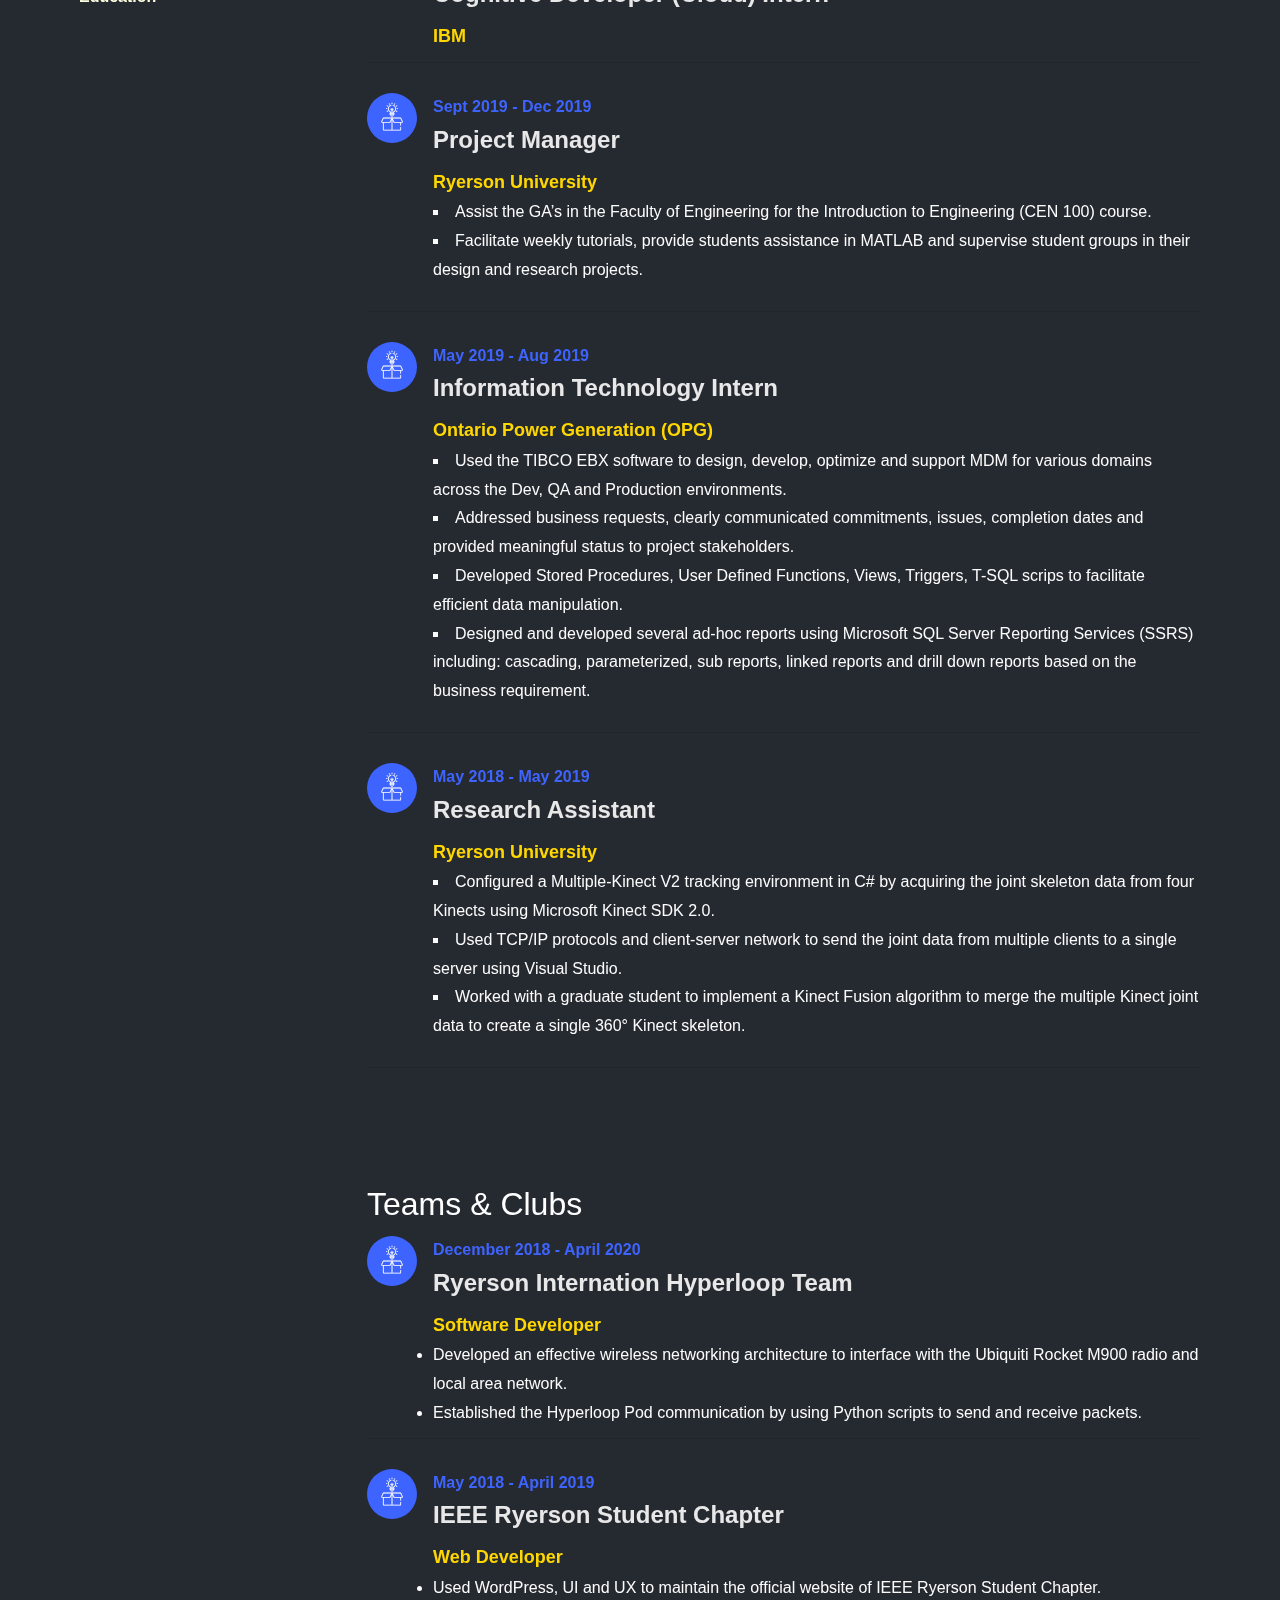
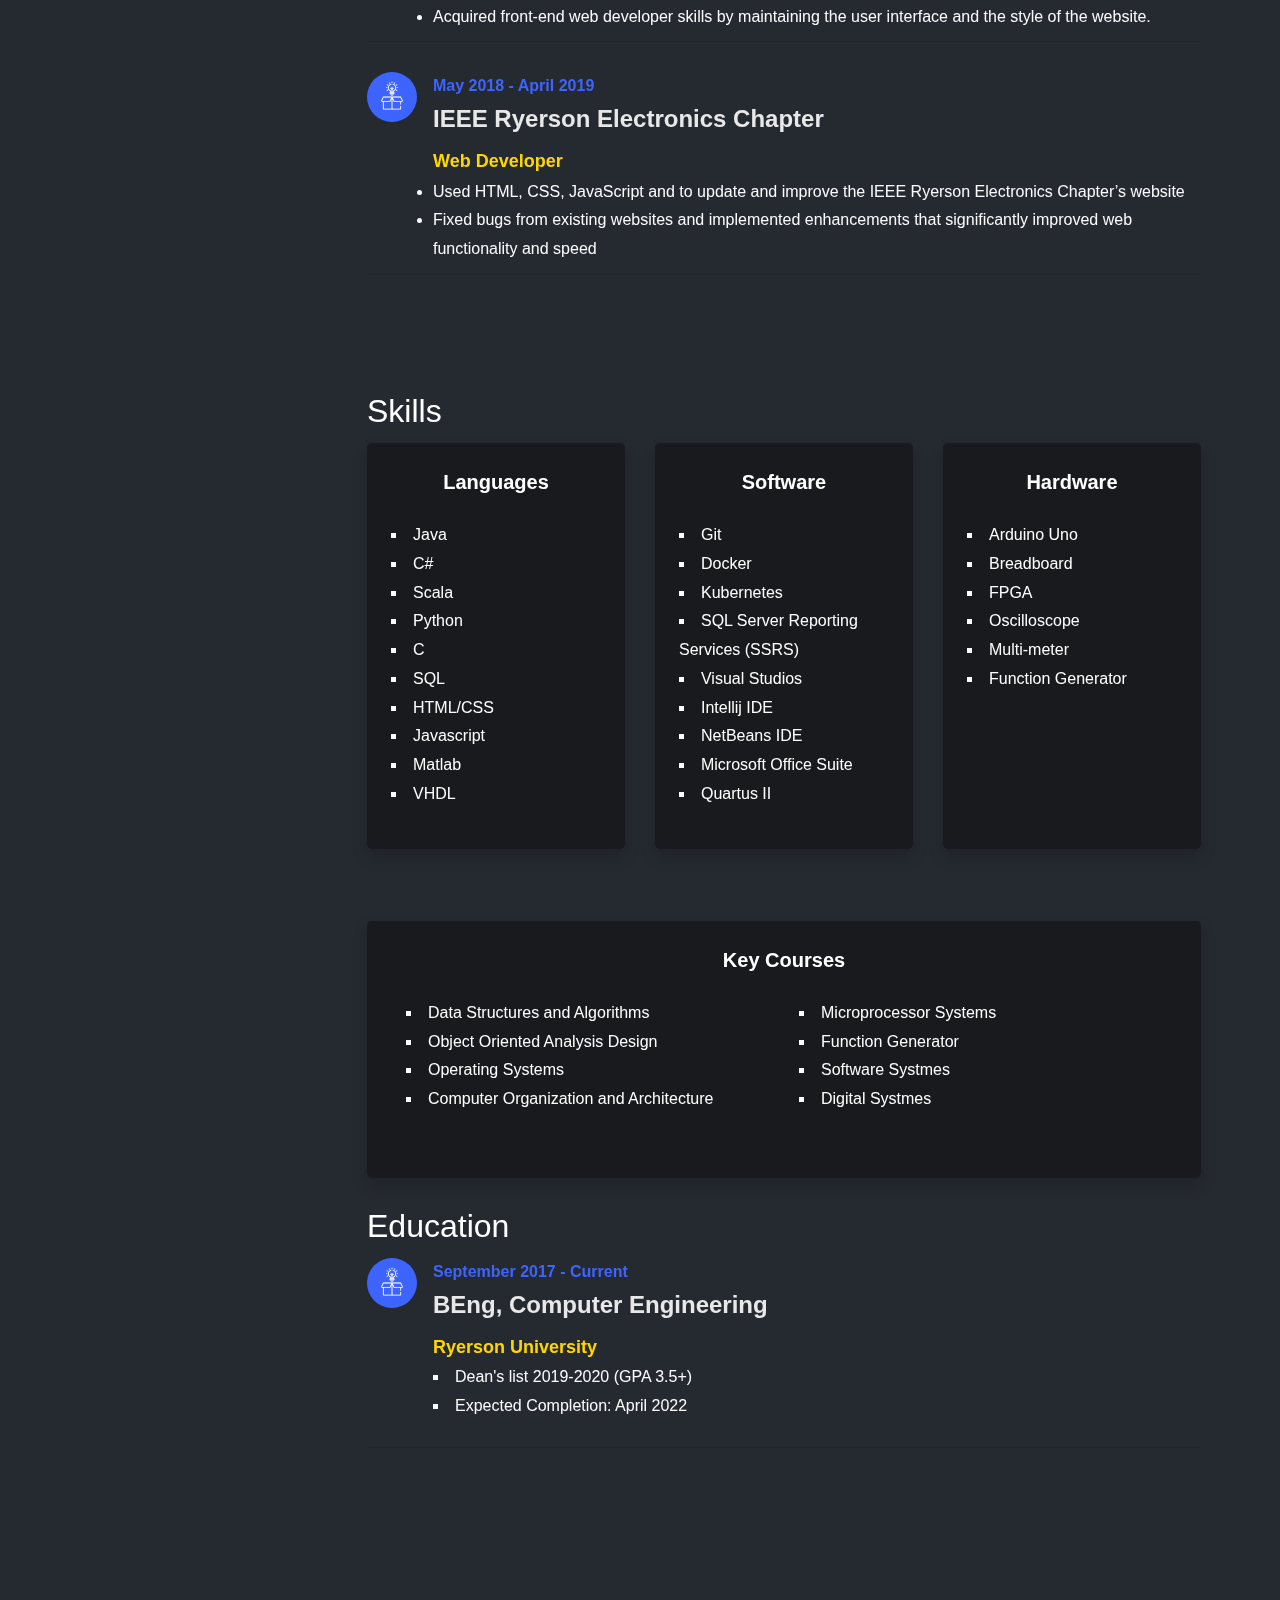
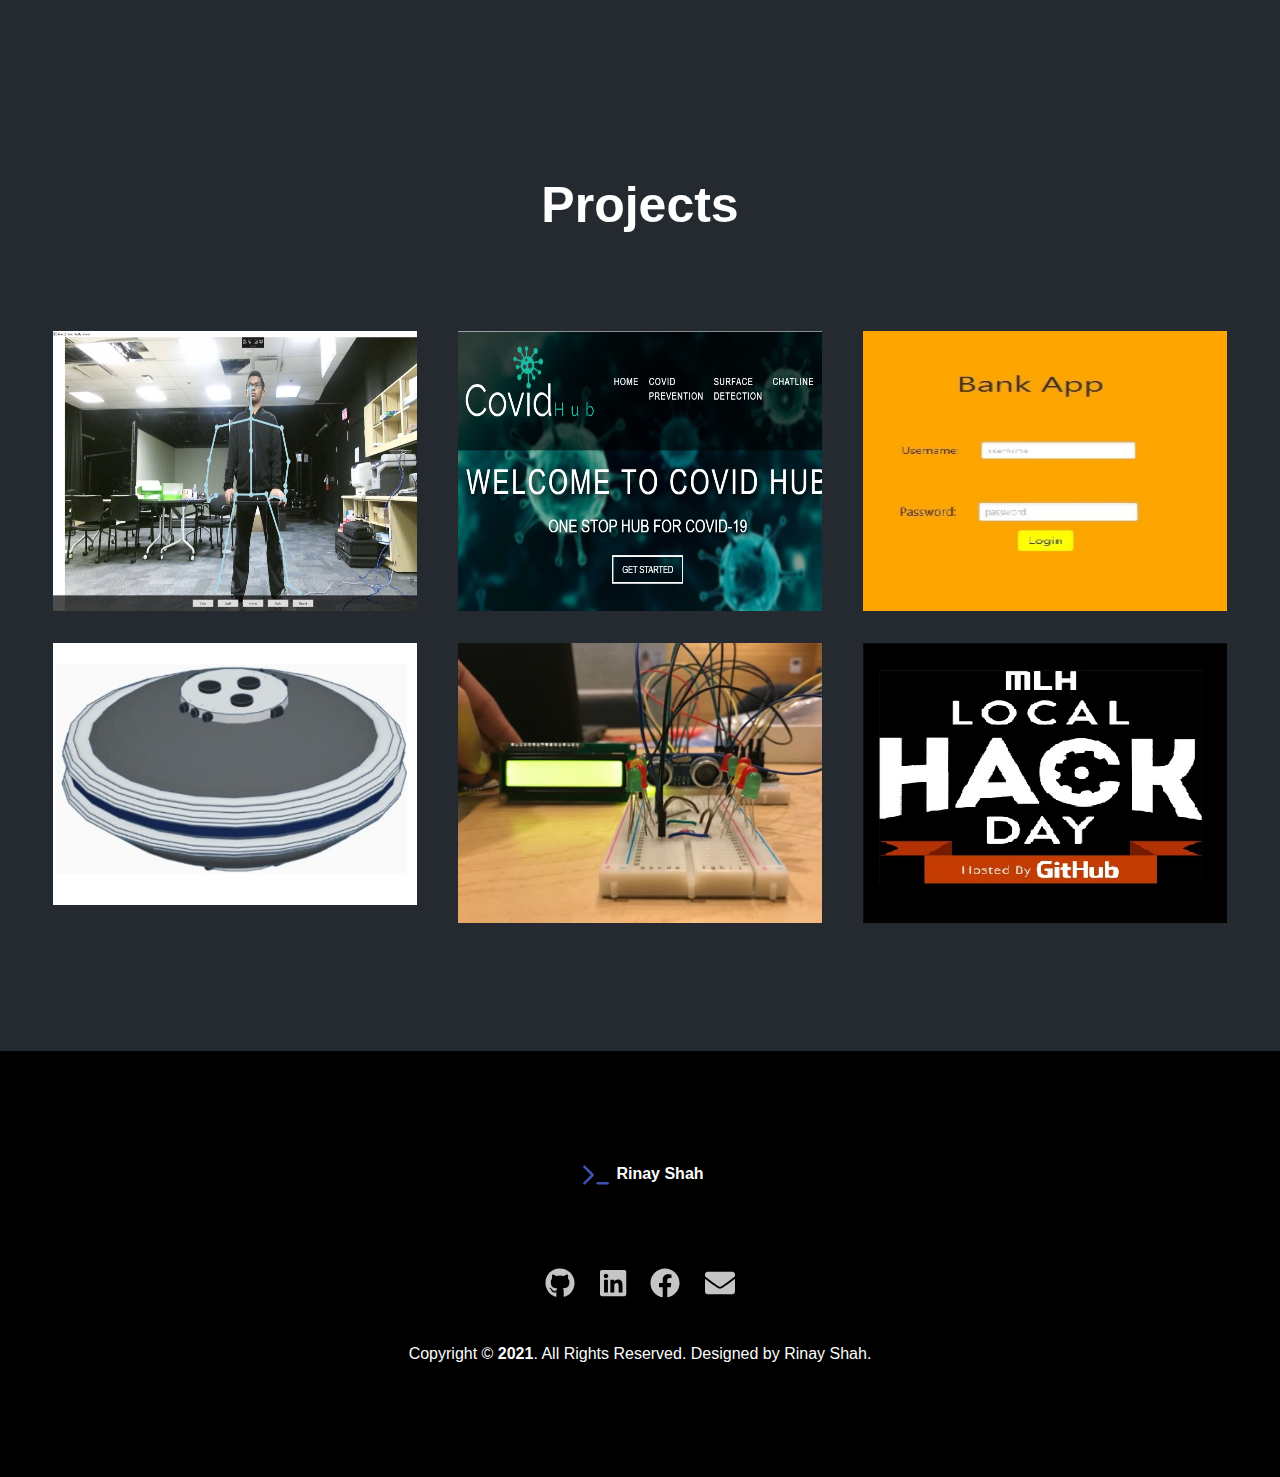
==== commit 9c87321b: "Updated copyright" ====
--- a/index.html
+++ b/index.html
@@ -562,7 +562,7 @@
                 <br>
                 <div class="container">
 					<div class="copyrights text-center">
-						Copyright &copy; <strong>2020</strong>. All Rights Reserved. Designed by Rinay Shah.
+						Copyright &copy; <strong>2021</strong>. All Rights Reserved. Designed by Rinay Shah.
 					</div>
 				</div>
 			</br>
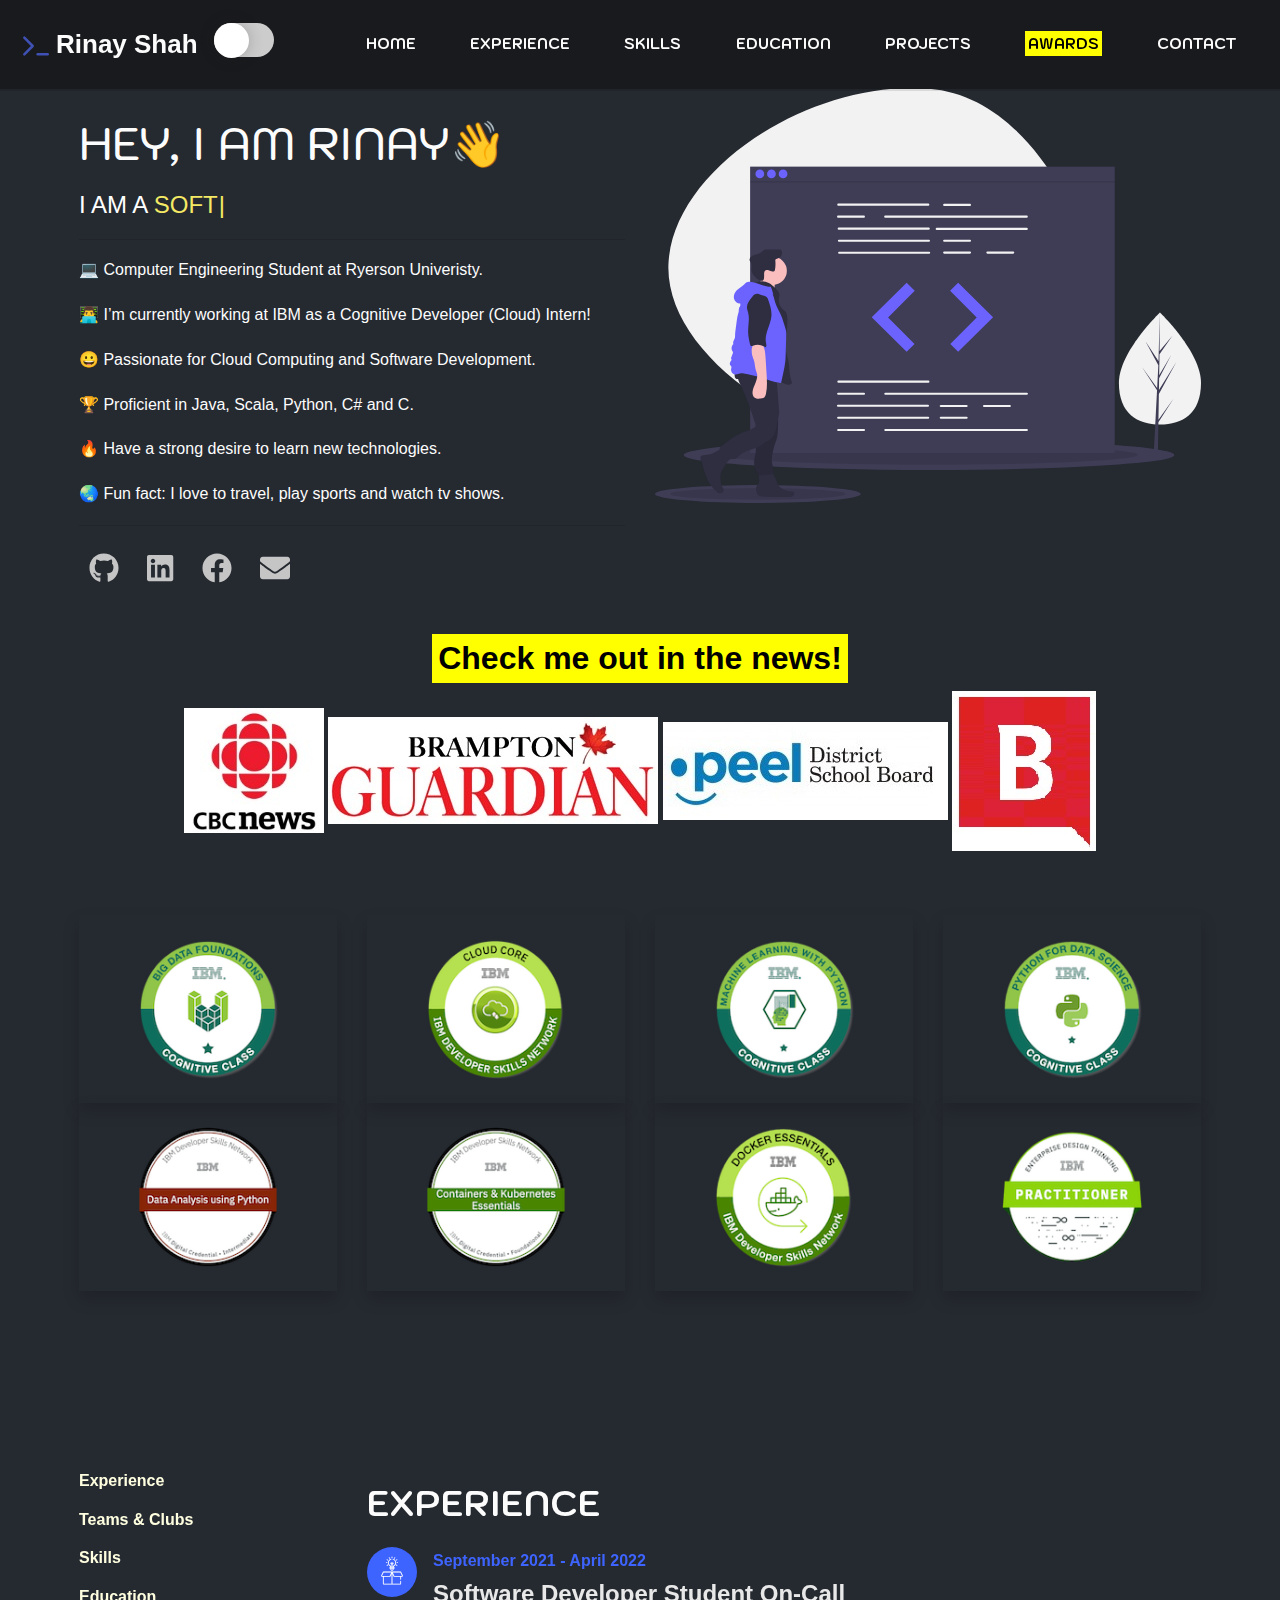
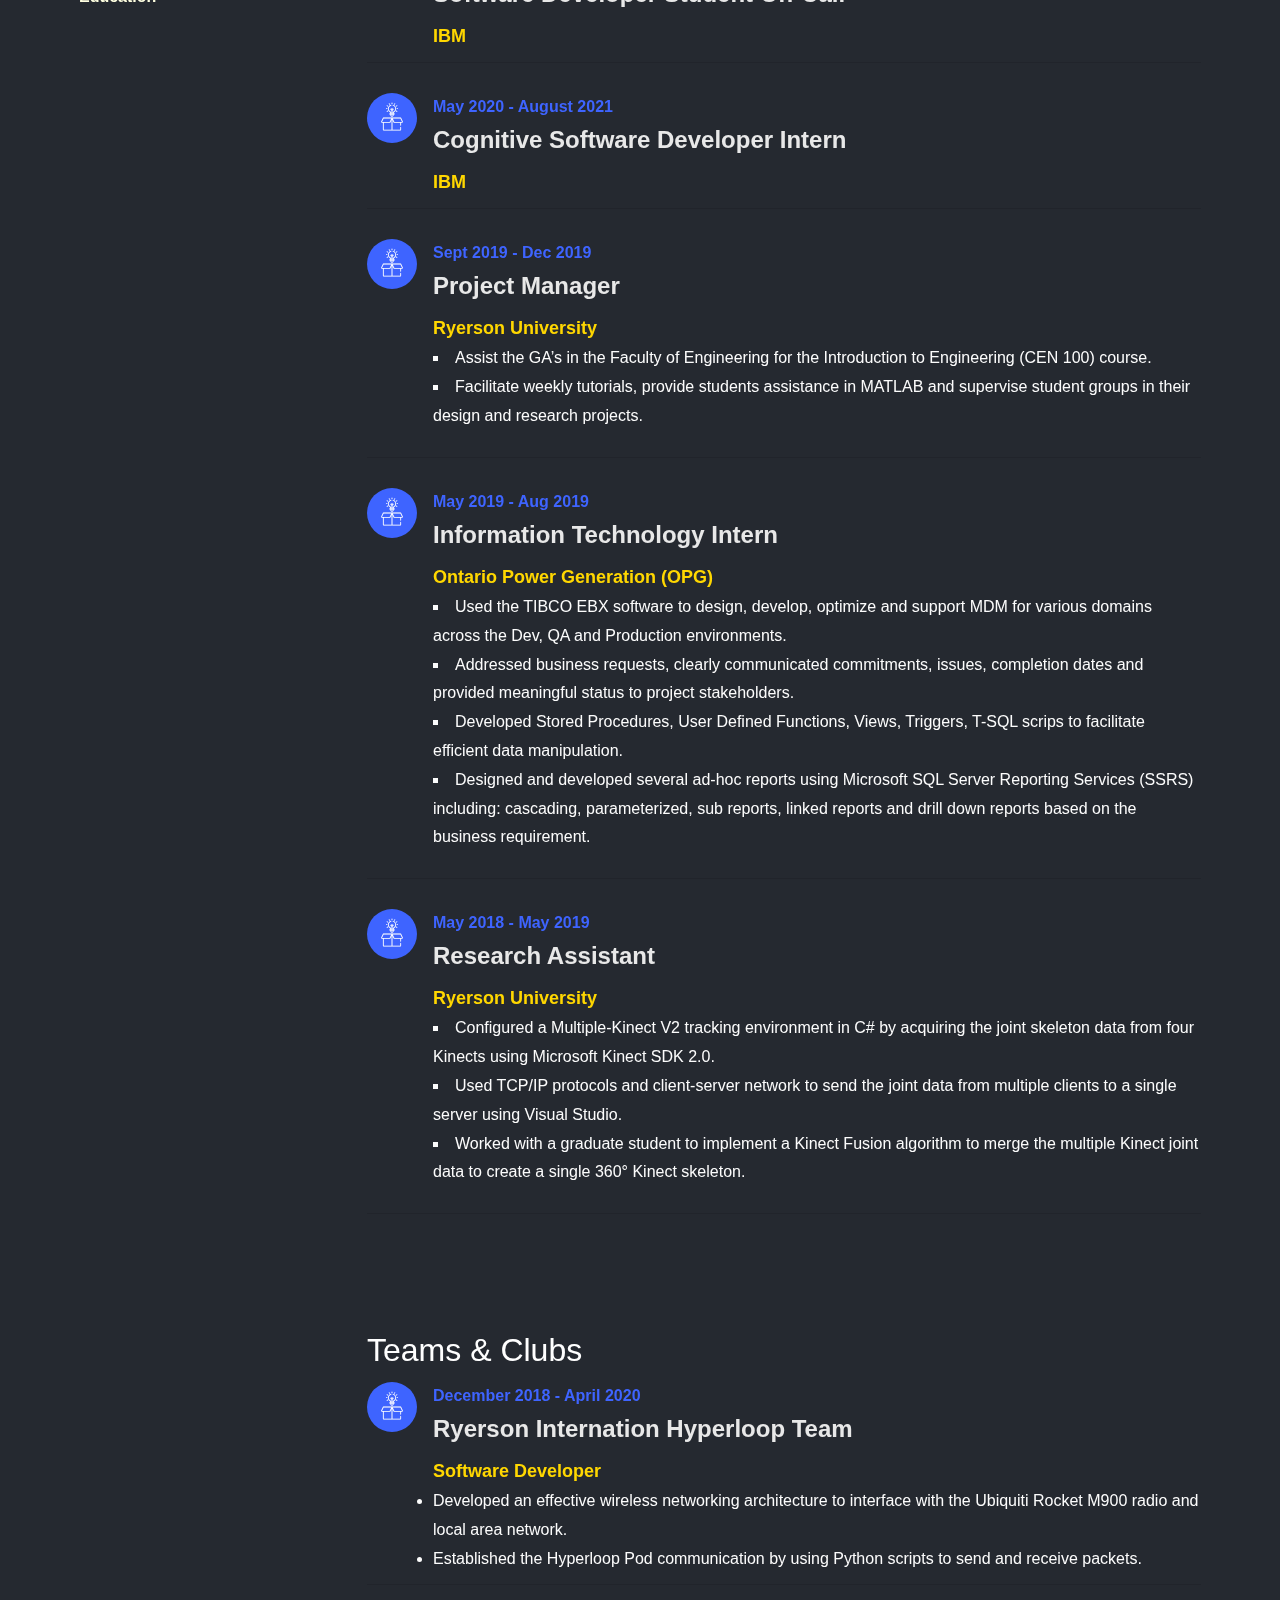
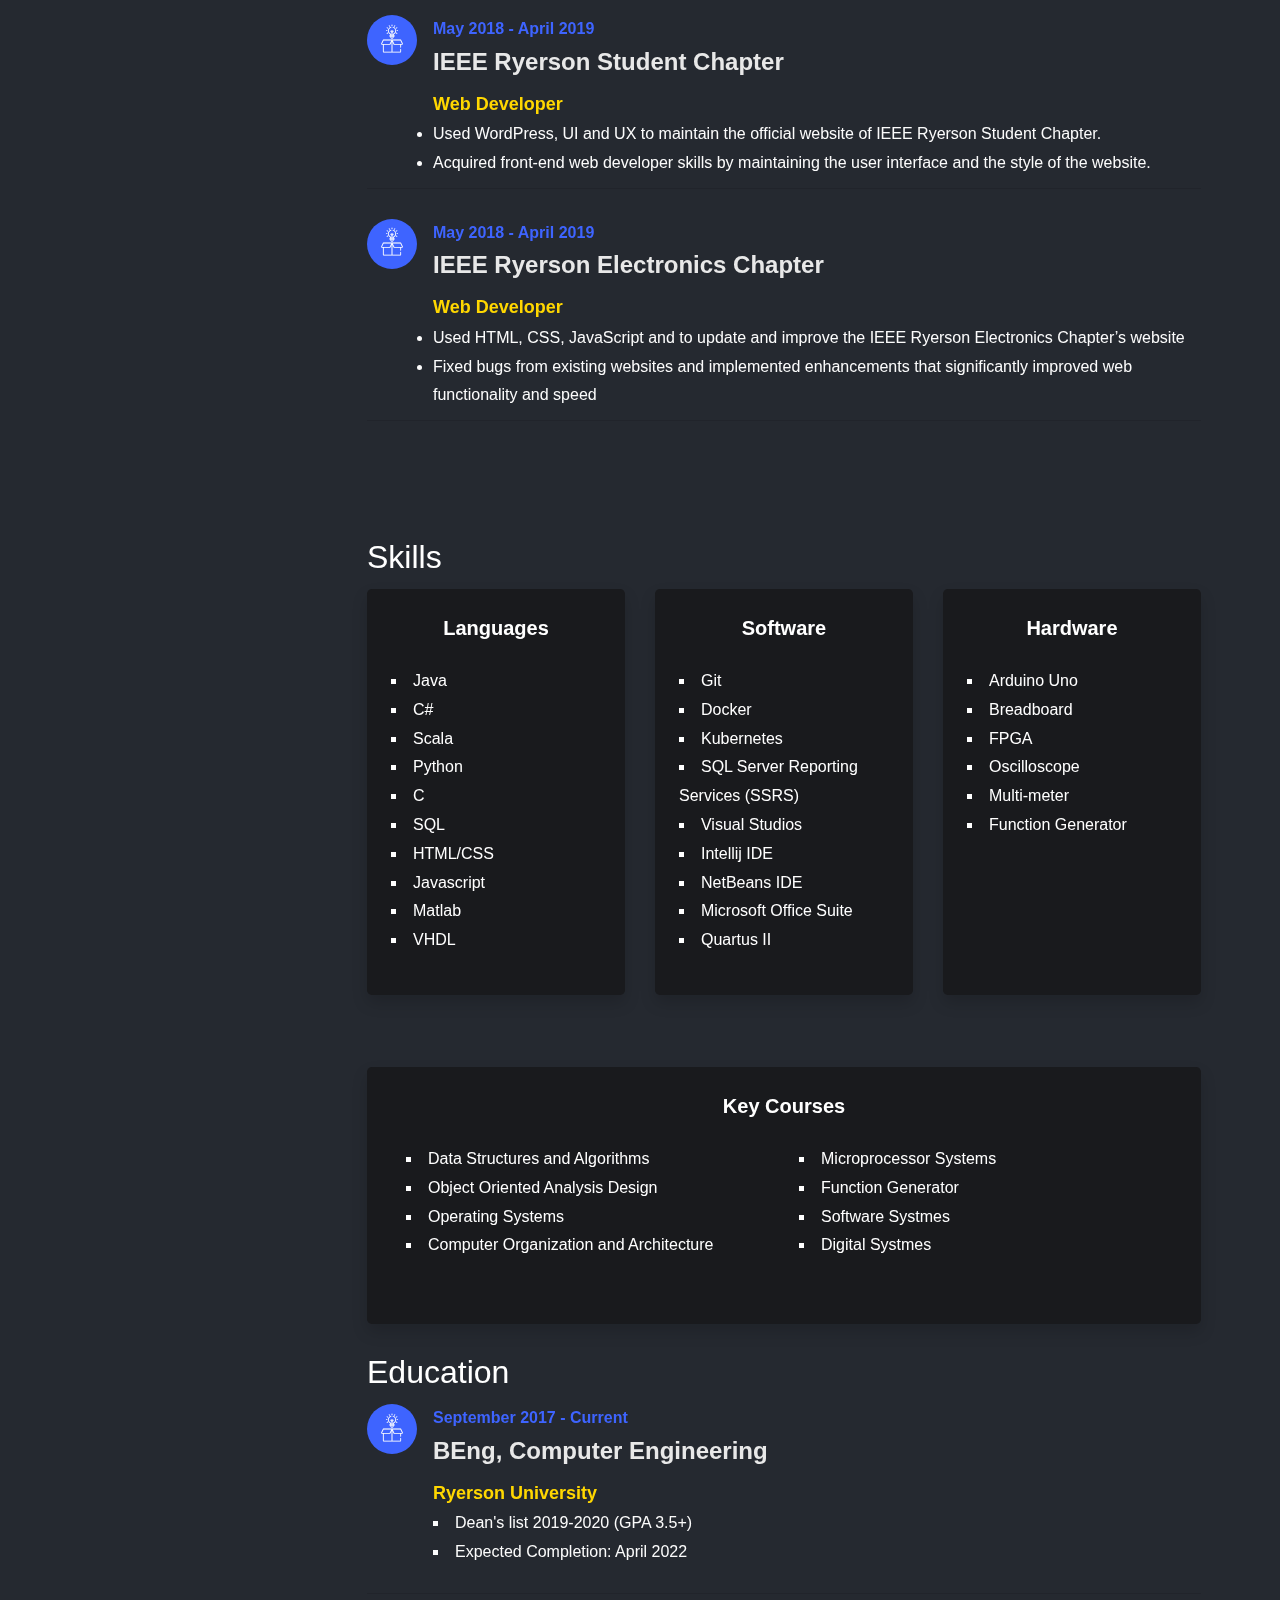
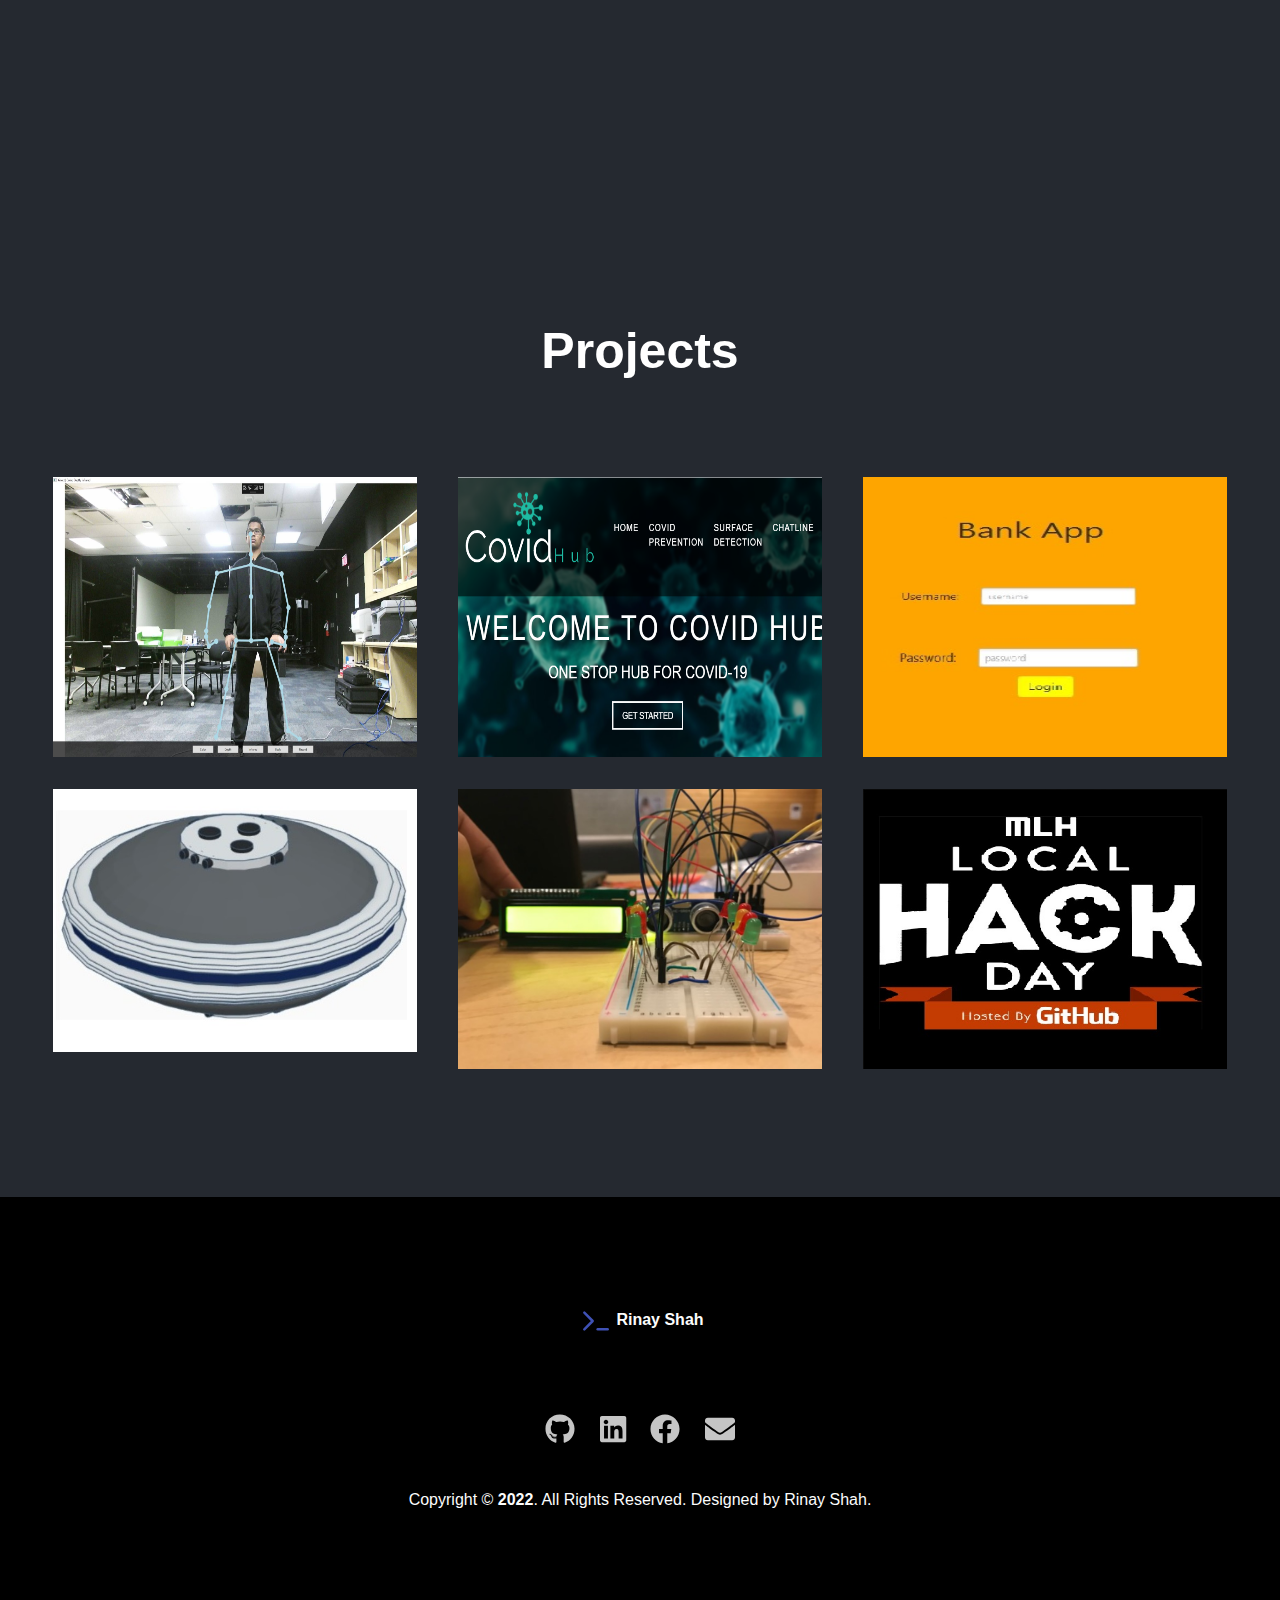
==== commit 27791dcb: "Update experince and copyright date" ====
--- a/index.html
+++ b/index.html
@@ -252,8 +252,18 @@
 								<span class="flaticon-ideas"></span>
 							</div>
 							<div class="text pl-3">
-								<span class="date">May 2020 - Current</span>
-								<h2 class="positiontwo">Cognitive Developer (Cloud) Intern</h2>
+								<span class="date">September 2021 - April 2022</span>
+								<h2 class="positiontwo">Software Developer Student On-Call</h2>
+								<span class="position">IBM</span>
+							</div>
+						</div>
+						<div class="resume-wrap d-flex">
+							<div class="icon d-flex align-items-center justify-content-center">
+								<span class="flaticon-ideas"></span>
+							</div>
+							<div class="text pl-3">
+								<span class="date">May 2020 - August 2021</span>
+								<h2 class="positiontwo">Cognitive Software Developer Intern</h2>
 								<span class="position">IBM</span>
 							</div>
 						</div>
@@ -562,7 +572,7 @@
                 <br>
                 <div class="container">
 					<div class="copyrights text-center">
-						Copyright &copy; <strong>2021</strong>. All Rights Reserved. Designed by Rinay Shah.
+						Copyright &copy; <strong>2022</strong>. All Rights Reserved. Designed by Rinay Shah.
 					</div>
 				</div>
 			</br>
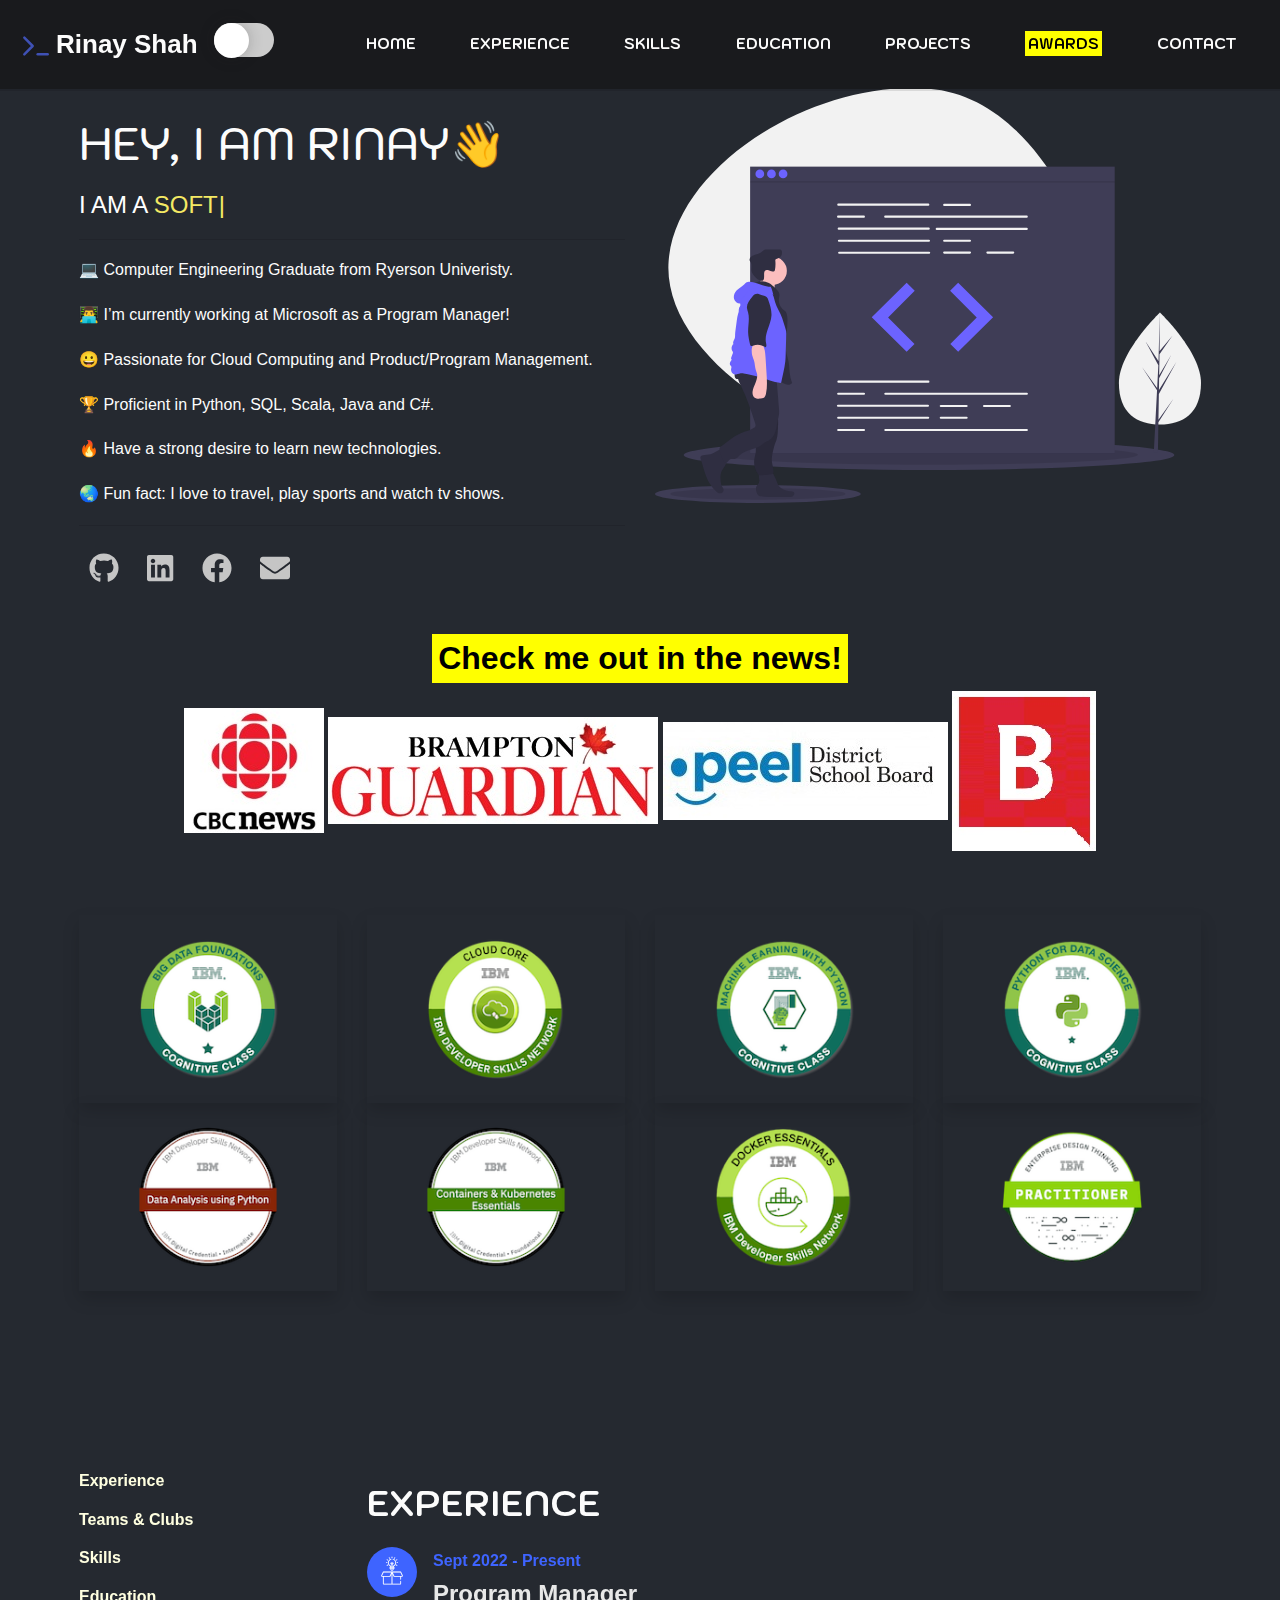
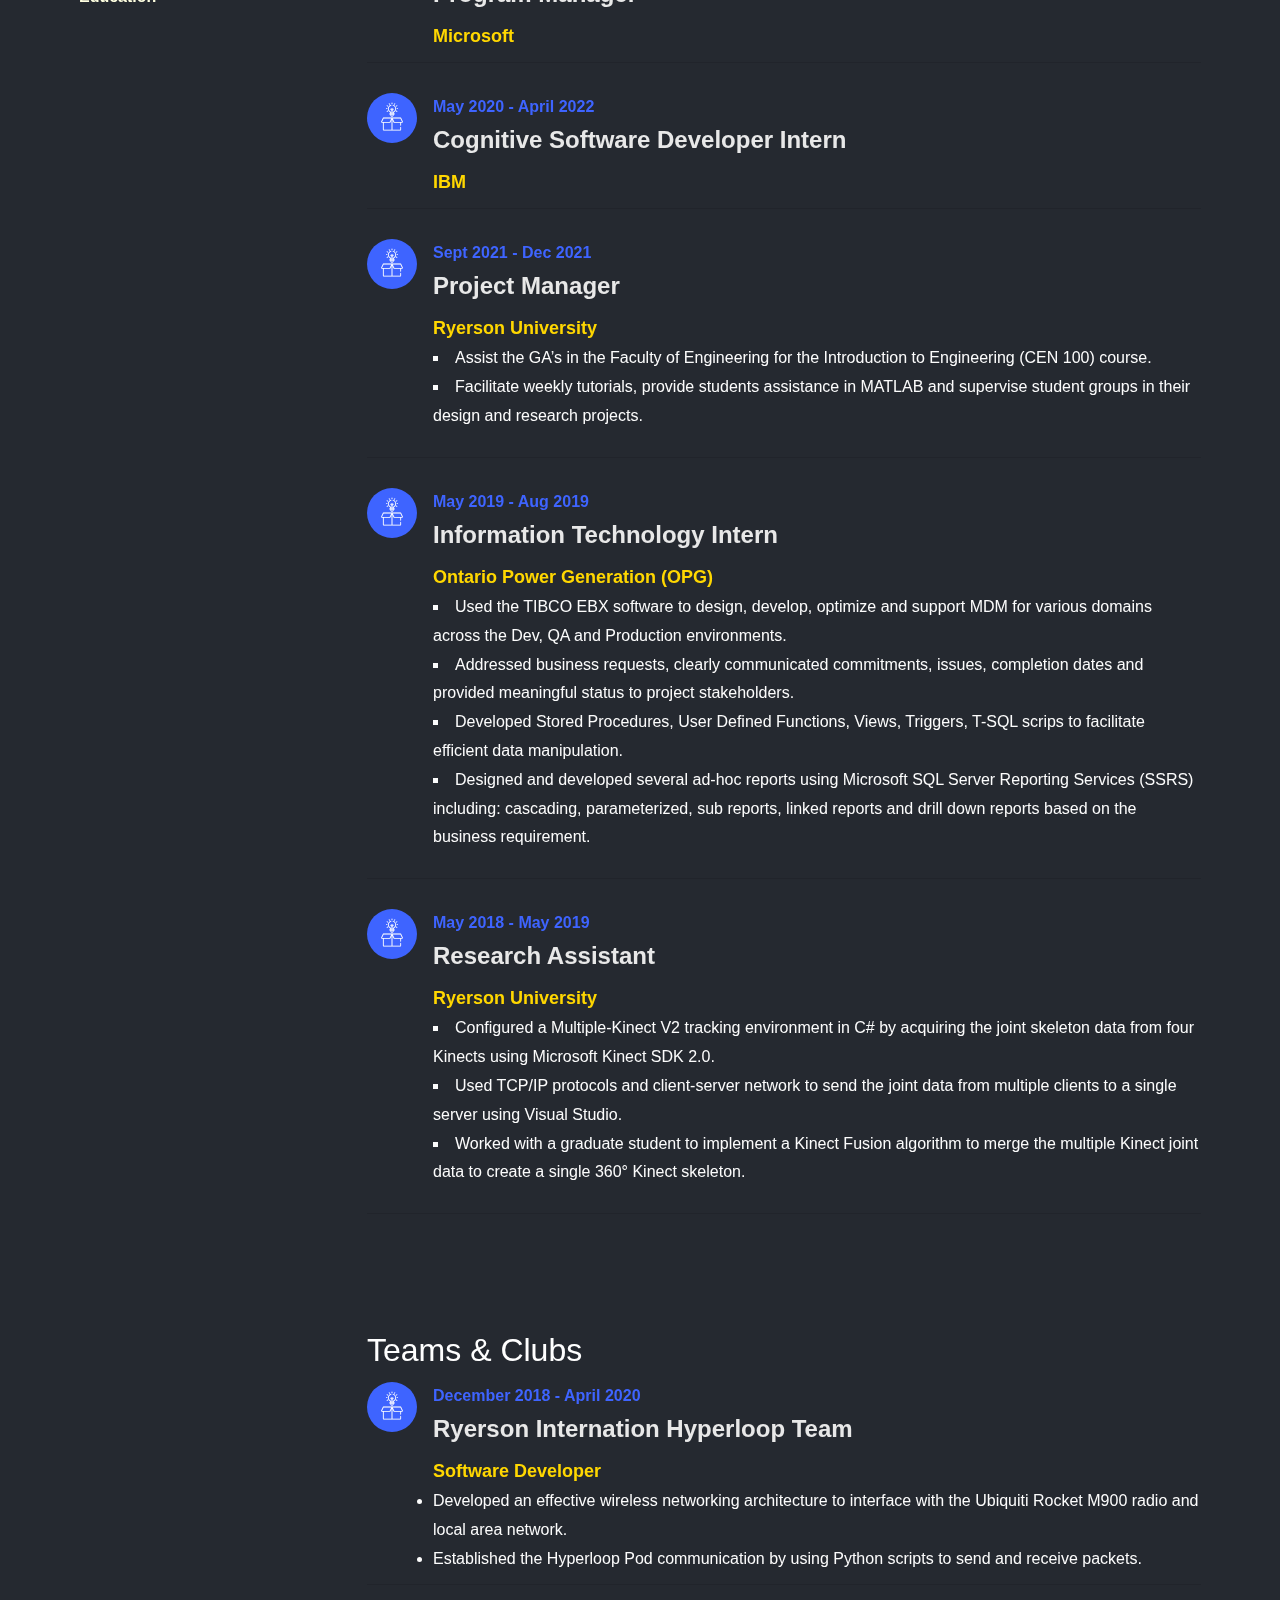
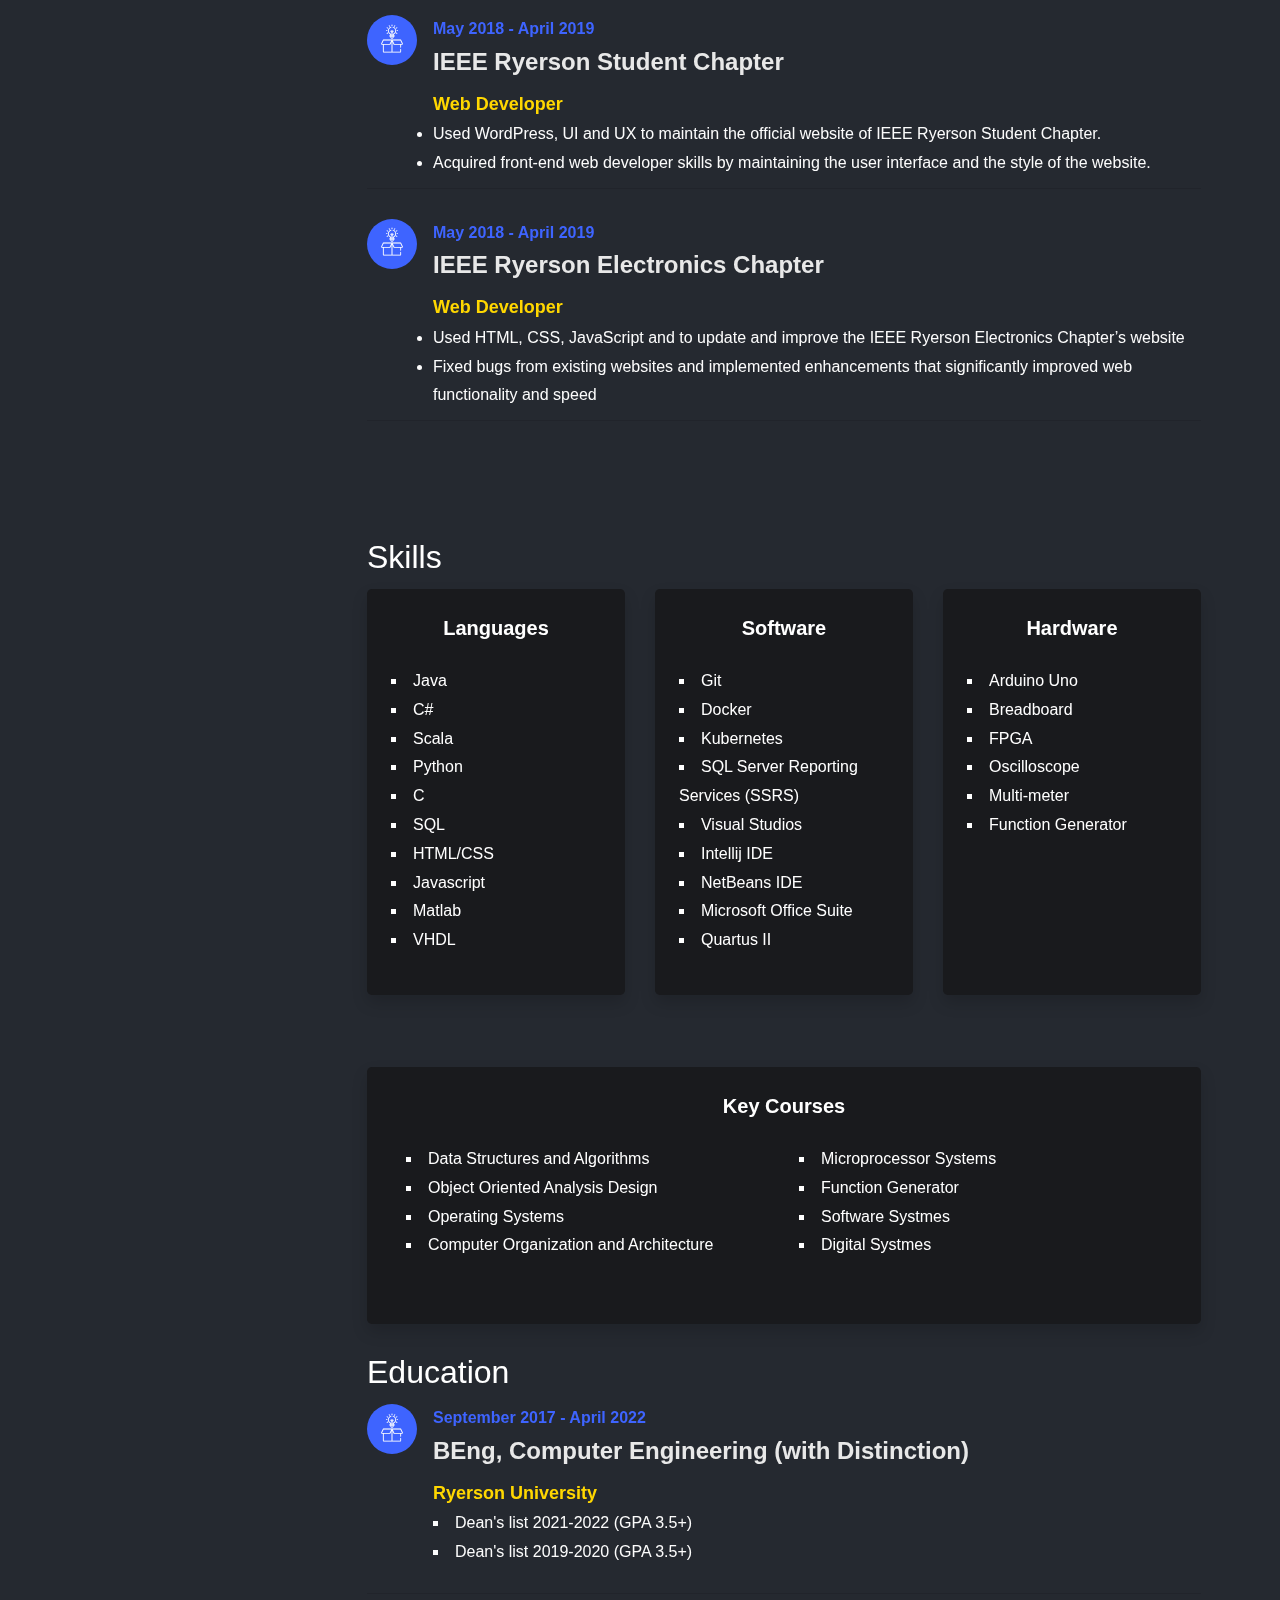
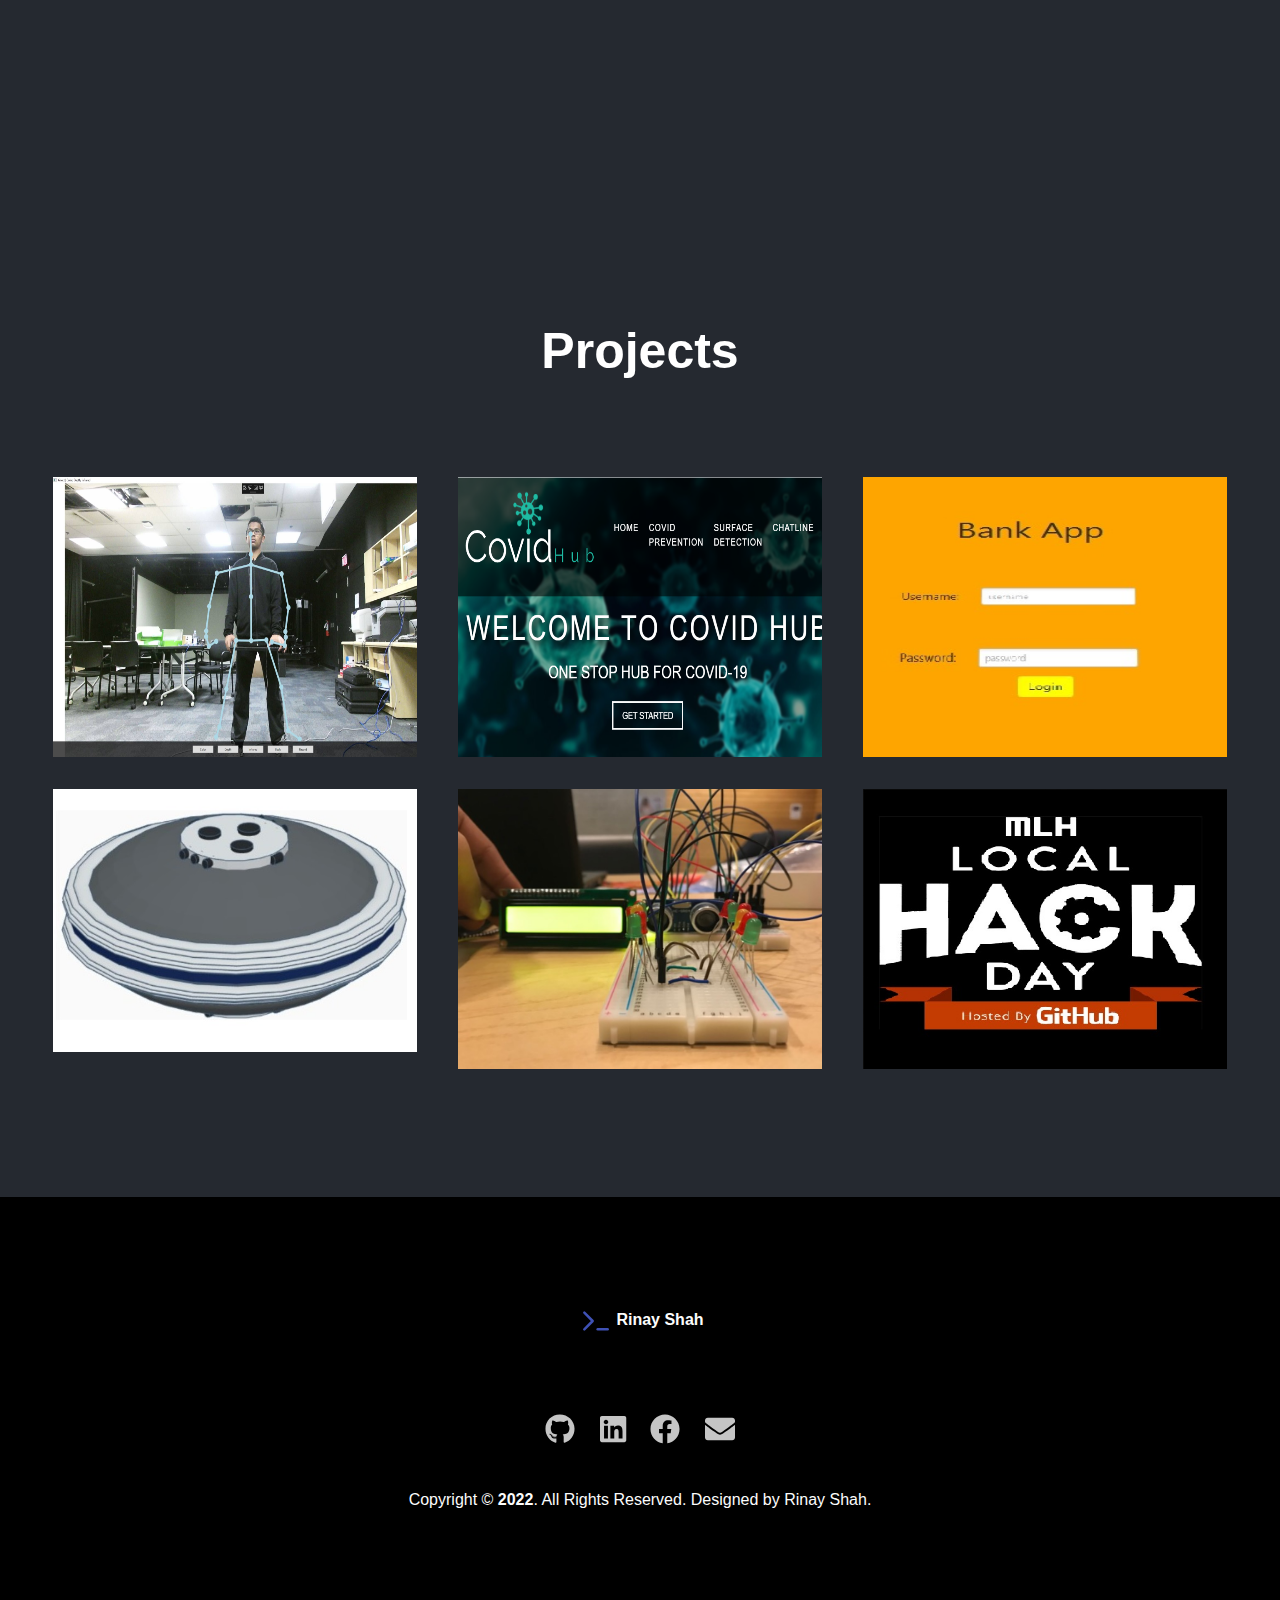
==== commit de385276: "Update index.html" ====
--- a/index.html
+++ b/index.html
@@ -127,10 +127,10 @@
                         <h3 class="title-text text-uppercase">Hey, I am Rinay👋</h3>
                         <h4 class="firstsubheading text-uppercase">I am a <span id="subheading"></span></h4>
                         <hr>
-                        <p>💻 Computer Engineering Student at Ryerson Univeristy.</p>
-                        <p>👨‍💻 I’m currently working at IBM as a Cognitive Developer (Cloud) Intern!</p>
-                        <p>😀 Passionate for Cloud Computing and Software Development.</p>
-                        <p>🏆 Proficient in Java, Scala, Python, C# and C.</p>
+                        <p>💻 Computer Engineering Graduate from Ryerson Univeristy.</p>
+                        <p>👨‍💻 I’m currently working at Microsoft as a Program Manager!</p>
+                        <p>😀 Passionate for Cloud Computing and Product/Program Management.</p>
+                        <p>🏆 Proficient in Python, SQL, Scala, Java and C#.</p>
                         <p>🔥 Have a strong desire to learn new technologies.</p>
                         <p>🌏 Fun fact: I love to travel, play sports and watch tv shows.</p>
                         <hr>
@@ -252,17 +252,17 @@
 								<span class="flaticon-ideas"></span>
 							</div>
 							<div class="text pl-3">
-								<span class="date">September 2021 - April 2022</span>
-								<h2 class="positiontwo">Software Developer Student On-Call</h2>
-								<span class="position">IBM</span>
-							</div>
-						</div>
-						<div class="resume-wrap d-flex">
-							<div class="icon d-flex align-items-center justify-content-center">
-								<span class="flaticon-ideas"></span>
-							</div>
-							<div class="text pl-3">
-								<span class="date">May 2020 - August 2021</span>
+								<span class="date">Sept 2022 - Present</span>
+								<h2 class="positiontwo">Program Manager</h2>
+								<span class="position">Microsoft</span>
+							</div>
+						</div>
+						<div class="resume-wrap d-flex">
+							<div class="icon d-flex align-items-center justify-content-center">
+								<span class="flaticon-ideas"></span>
+							</div>
+							<div class="text pl-3">
+								<span class="date">May 2020 - April 2022</span>
 								<h2 class="positiontwo">Cognitive Software Developer Intern</h2>
 								<span class="position">IBM</span>
 							</div>
@@ -272,7 +272,7 @@
 								<span class="flaticon-ideas"></span>
 							</div>
 							<div class="text pl-3">
-								<span class="date">Sept 2019 - Dec 2019</span>
+								<span class="date">Sept 2021 - Dec 2021</span>
 								<h2 class="positiontwo">Project Manager</h2>
 								<span class="position">Ryerson University</span>
 								<ul>
@@ -447,12 +447,12 @@
 								<span class="flaticon-ideas"></span>
 							</div>
 							<div class="text pl-3">
-								<span class="date">September 2017 - Current</span>
-								<h2 class="positiontwo">BEng, Computer Engineering</h2>
+								<span class="date">September 2017 - April 2022 </span>
+								<h2 class="positiontwo">BEng, Computer Engineering (with Distinction) </h2>
 								<span class="position">Ryerson University</span>
 								<ul>
+									<li>Dean's list 2021-2022 (GPA 3.5+)</li>
 									<li>Dean's list 2019-2020 (GPA 3.5+)</li>
-									<li>Expected Completion: April 2022</li>
 								</ul>
 							</div>
 						</div>
